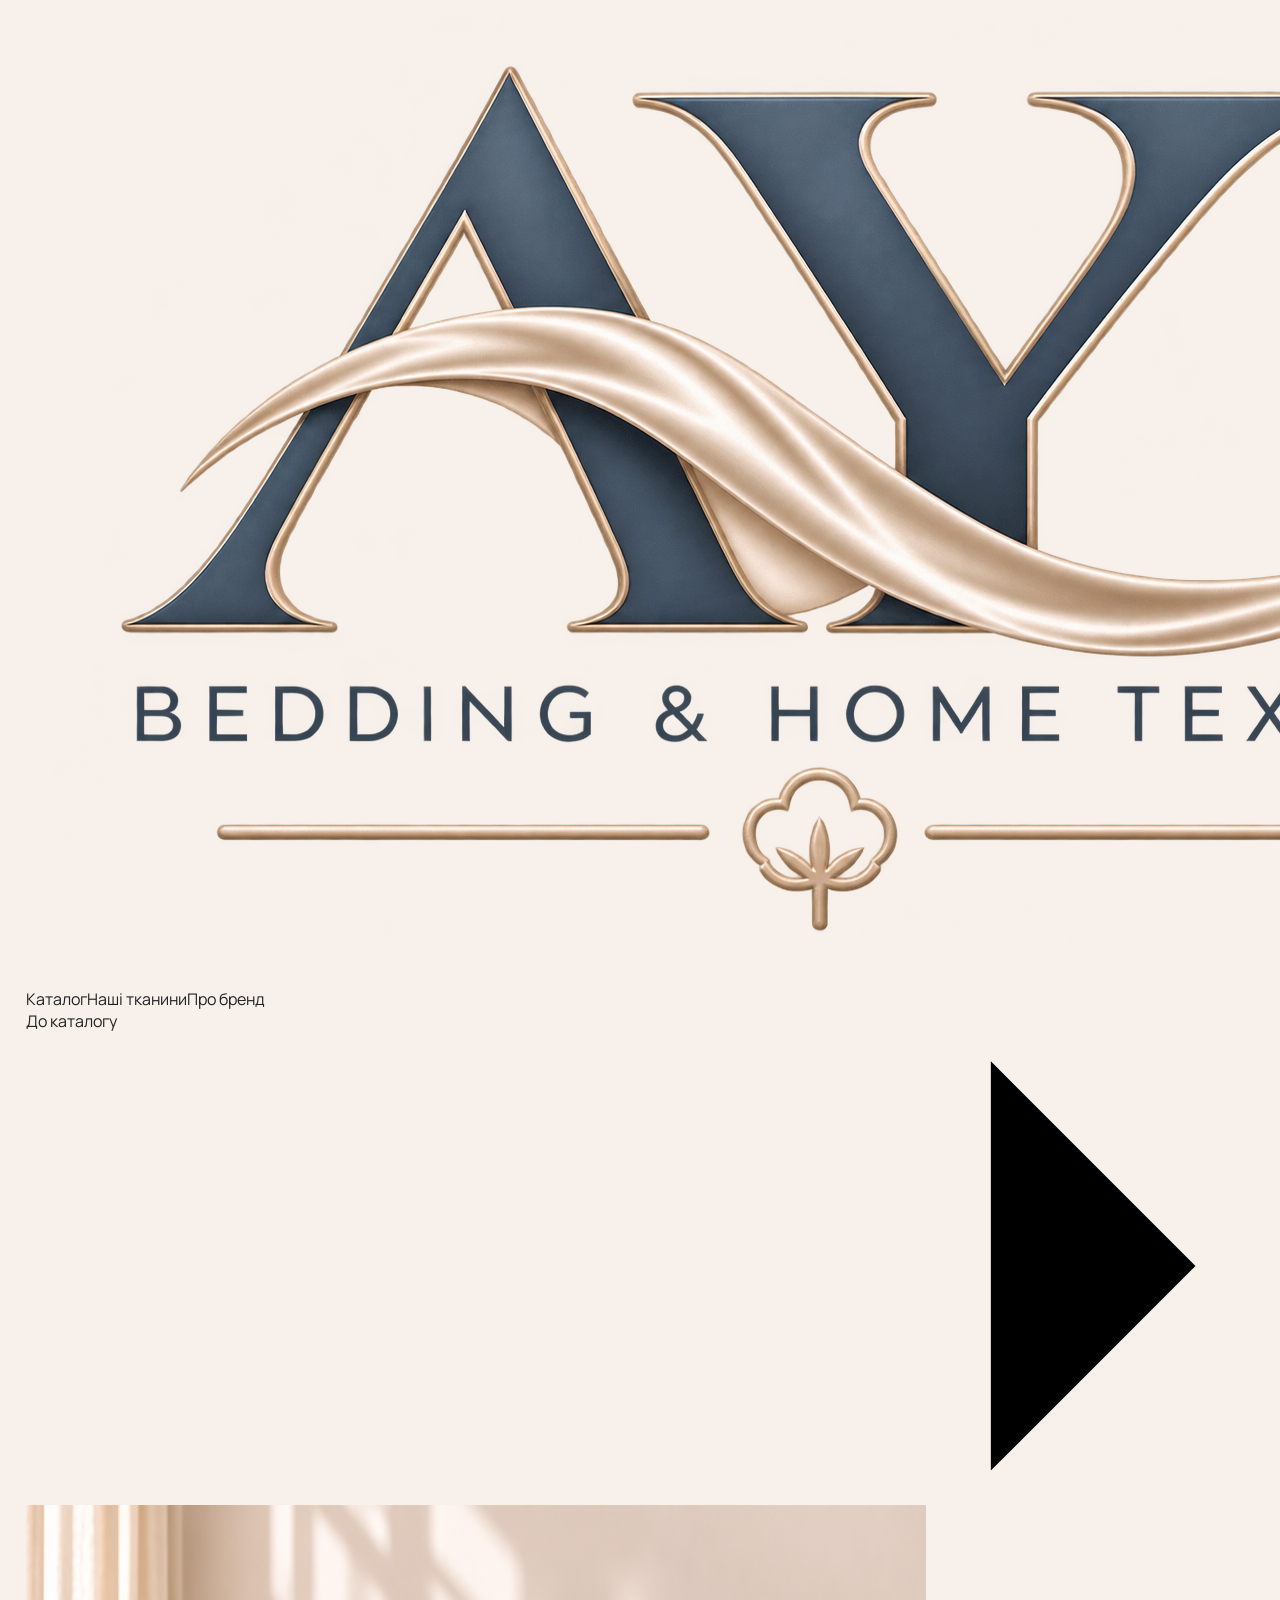
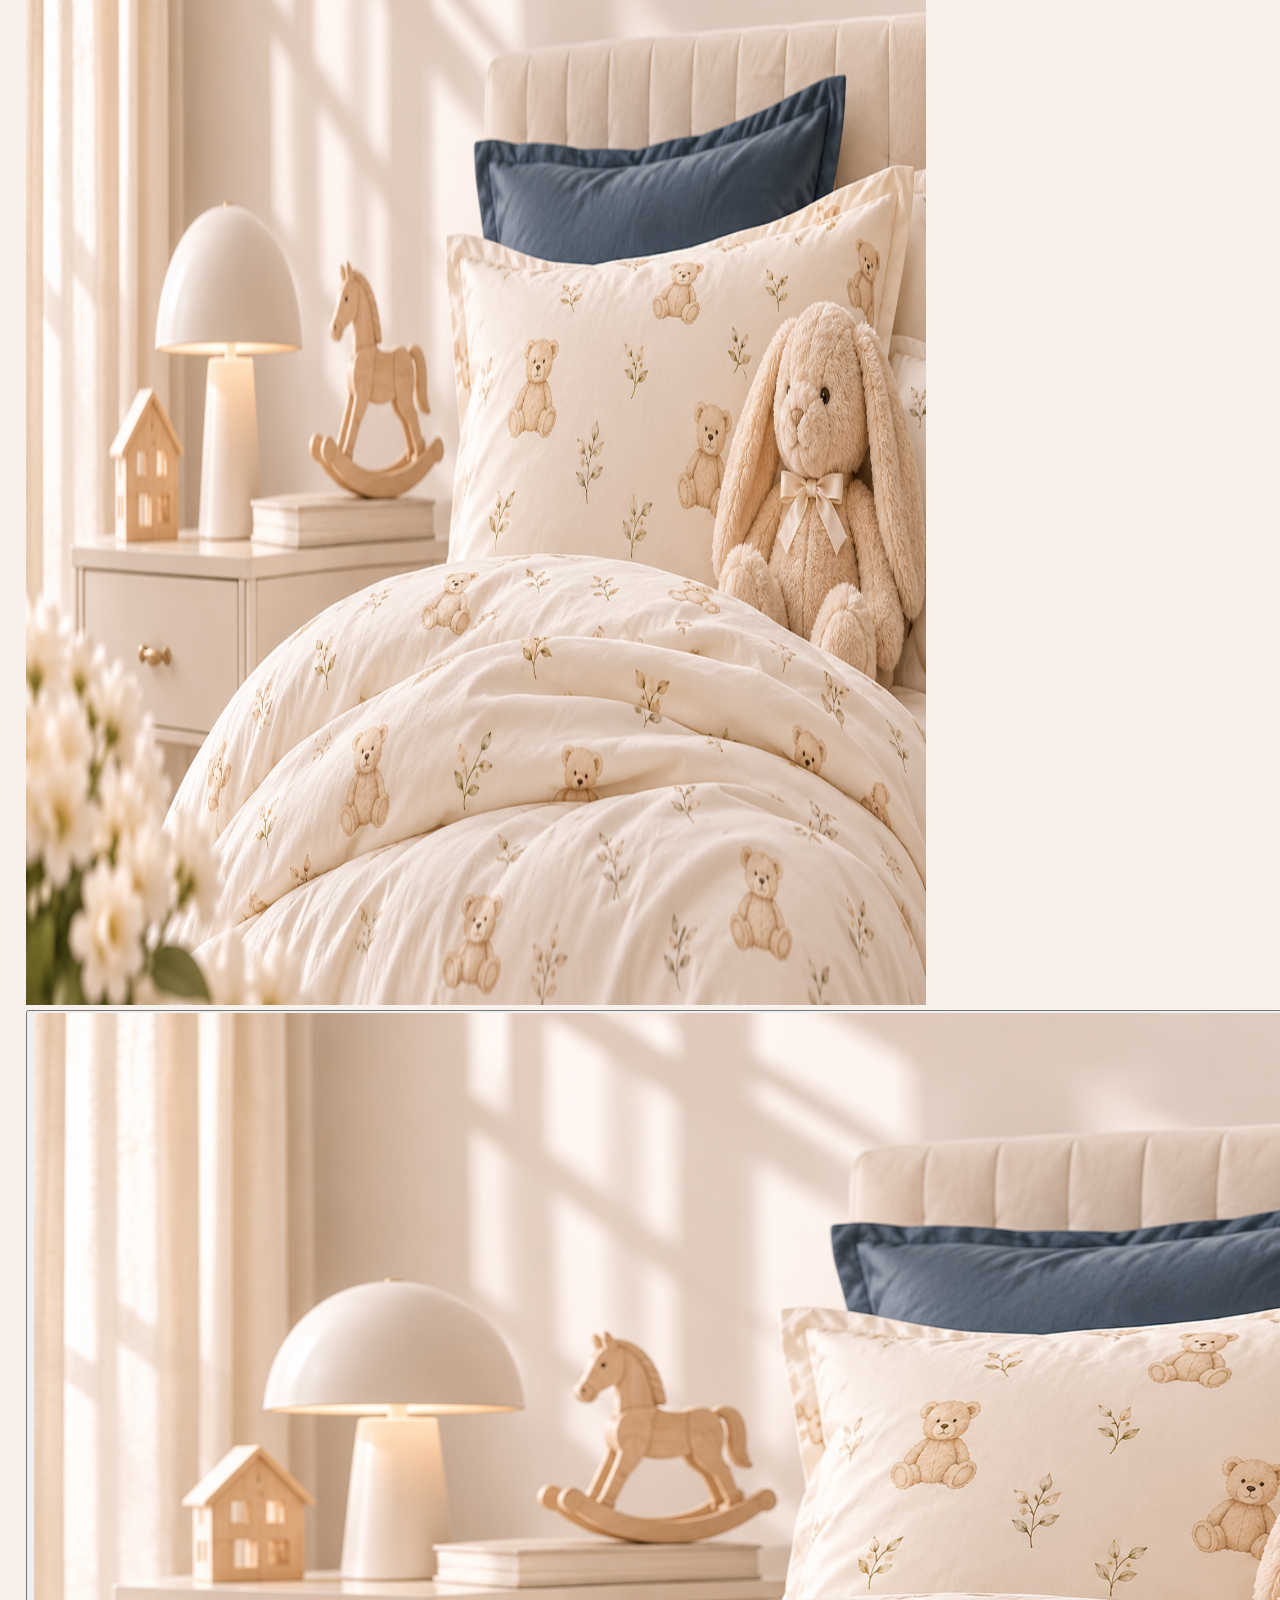
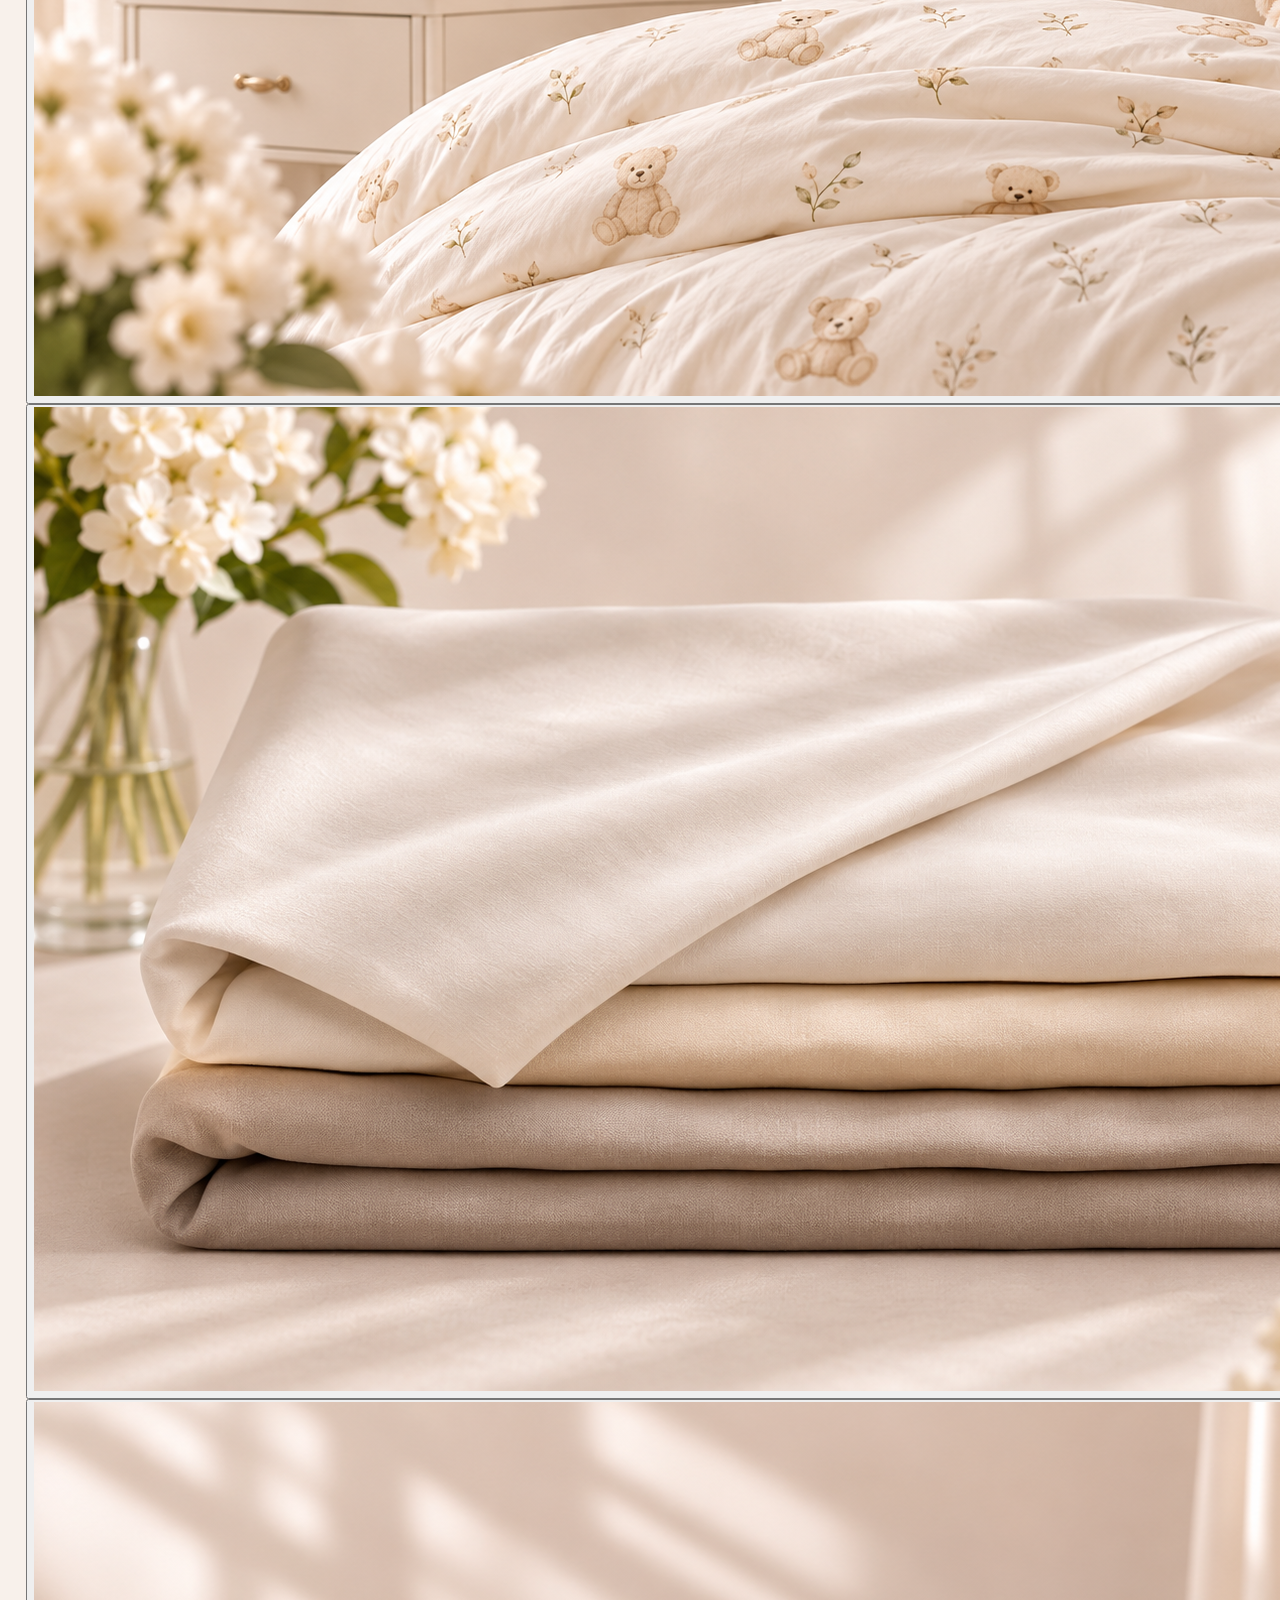
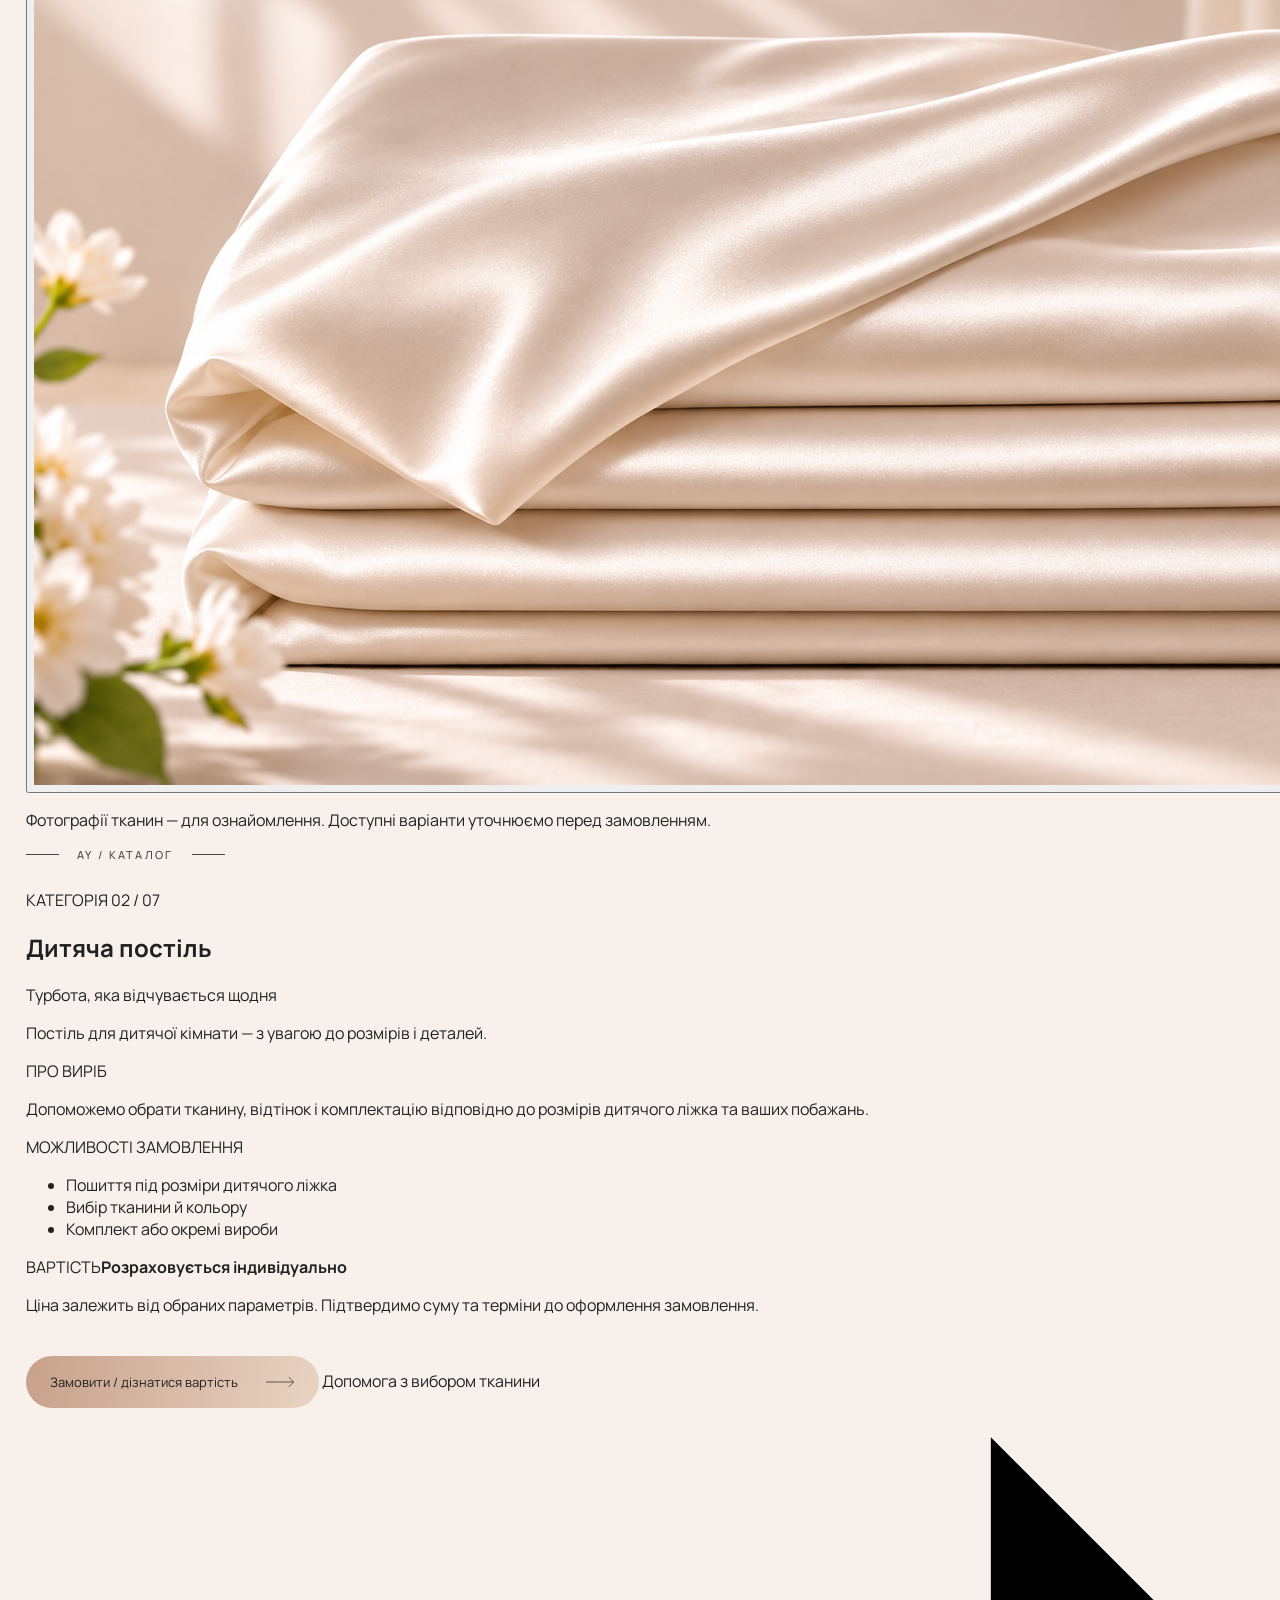
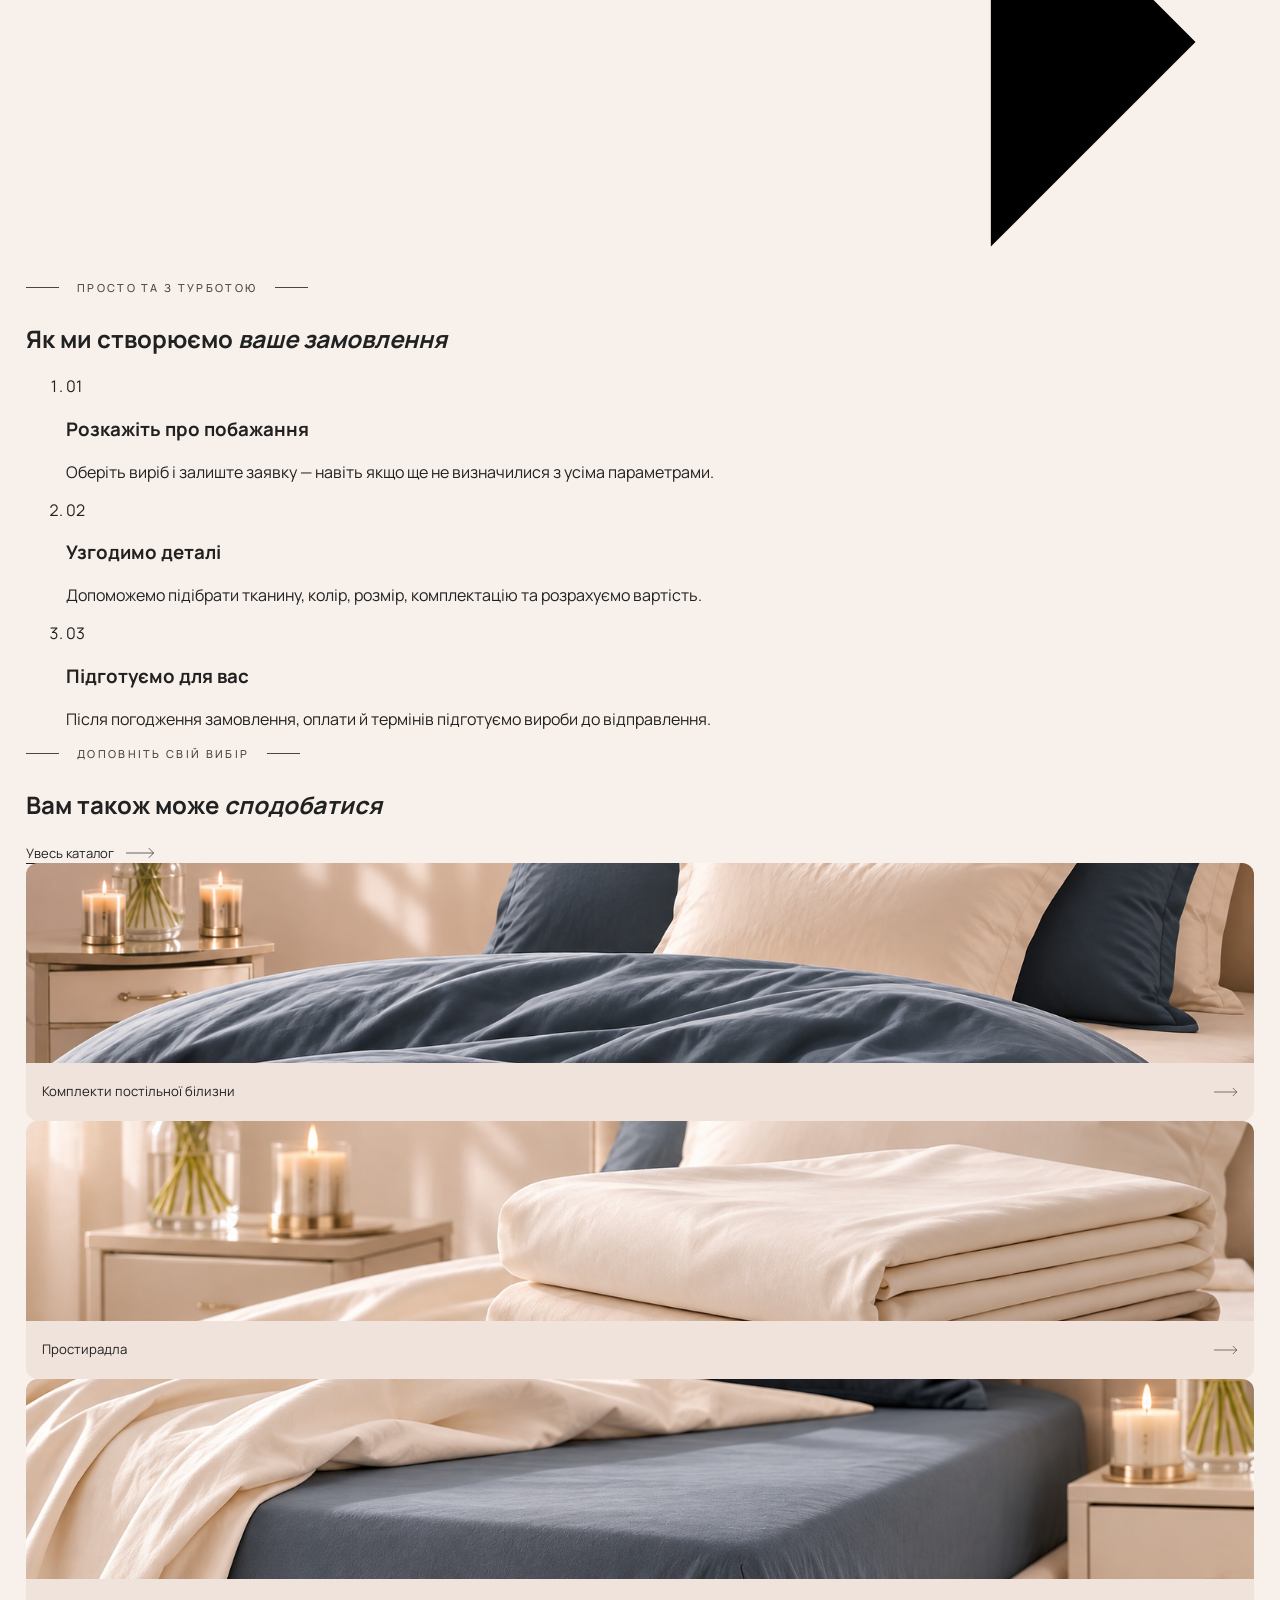
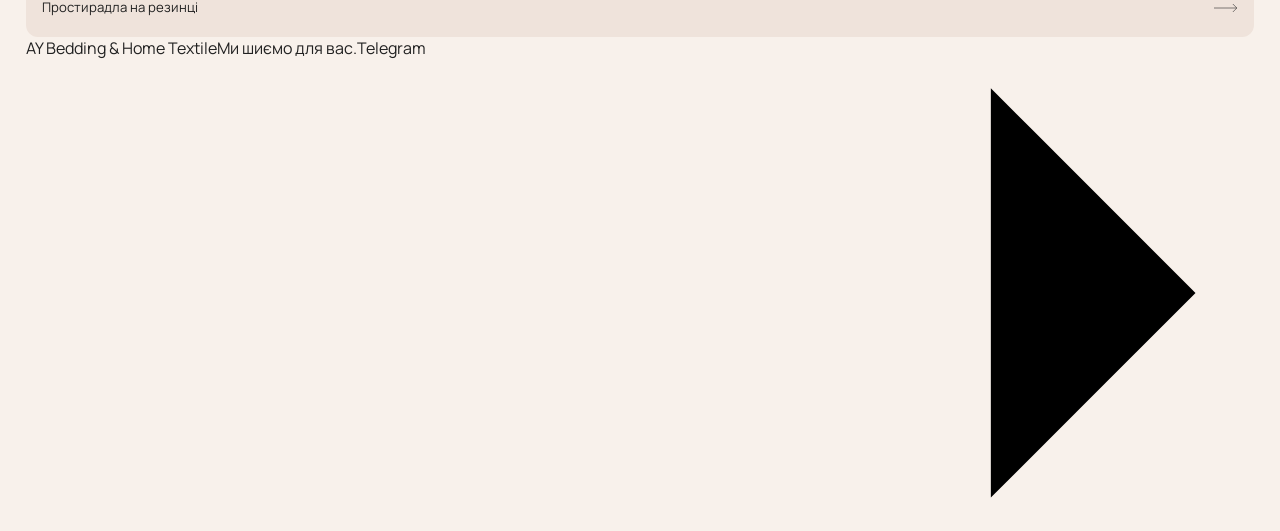
==== dytiacha-postil.html @ 46aabc4b "feat: add AY product detail page dytiacha-postil.html" ====
<!doctype html>
<html lang="uk">
<head>
  <meta charset="utf-8">
  <meta name="viewport" content="width=device-width, initial-scale=1">
  <meta name="theme-color" content="#f8f1eb">
  <meta name="description" content="Дитяча постіль AY Bedding &amp; Home Textile. Турбота, яка відчувається щодня Замовлення та індивідуальне пошиття.">
  <title>Дитяча постіль — AY Bedding &amp; Home Textile</title>
  <link rel="preconnect" href="https://fonts.googleapis.com">
  <link rel="preconnect" href="https://fonts.gstatic.com" crossorigin>
  <link href="https://fonts.googleapis.com/css2?family=Manrope:wght@400;500;600&amp;family=Playfair+Display:ital,wght@0,400;0,500;1,400;1,500&amp;display=swap" rel="stylesheet">
  <link rel="stylesheet" href="style.css">
  <link rel="stylesheet" href="product-pages.css">
  <script src="product-pages.js" defer></script>
</head>
<body class="product-page">
  <header class="product-page__header">
    <div class="section-container product-page__header-inner">
      <a href="index.html#top" class="product-page__brand" aria-label="AY — на головну"><img src="img/ay-logo.png" alt="AY Bedding &amp; Home Textile"></a>
      <nav class="product-page__nav" aria-label="Навігація"><a href="index.html#catalog">Каталог</a><a href="index.html#fabrics">Наші тканини</a><a href="index.html#about">Про бренд</a></nav>
      <a href="index.html#catalog" class="product-page__back">До каталогу <svg aria-hidden="true" viewBox="0 0 42 16"><path d="M0 8h40m-7-7 7 7-7 7"></path></svg></a>
    </div>
  </header>
  <main>
    <section class="product-page__hero section-container" aria-labelledby="product-title">
      <div class="product-page__gallery">
        <div class="product-page__main-photo"><img id="product-main-photo" src="img/category-kids.webp" alt="Дитяча постіль — фото категорії AY" width="900" height="1100"></div>
        <div class="product-page__thumbs" aria-label="Фотографії">
          <button type="button" class="product-page__thumb is-active" aria-label="Показати фото виробу" aria-pressed="true" data-photo="img/category-kids.webp" data-alt="Дитяча постіль — фото категорії AY"><img src="img/category-kids.webp" alt="" loading="lazy"></button>
          <button type="button" class="product-page__thumb" aria-label="Показати приклад фактури тканини 1" aria-pressed="false" data-photo="img/fabric-cotton.webp" data-alt="Ілюстративне фото фактури тканини AY"><img src="img/fabric-cotton.webp" alt="" loading="lazy"></button>
          <button type="button" class="product-page__thumb" aria-label="Показати приклад фактури тканини 2" aria-pressed="false" data-photo="img/fabric-sateen.webp" data-alt="Ілюстративне фото фактури тканини AY"><img src="img/fabric-sateen.webp" alt="" loading="lazy"></button>
        </div>
        <p class="product-page__photo-note">Фотографії тканин — для ознайомлення. Доступні варіанти уточнюємо перед замовленням.</p>
      </div>
      <div class="product-page__details">
        <div class="eyebrow"><i></i><span>AY / КАТАЛОГ</span><i></i></div>
        <p class="product-page__index">КАТЕГОРІЯ 02 / 07</p>
        <h1 id="product-title">Дитяча постіль</h1>
        <p class="product-page__lead">Турбота, яка відчувається щодня</p>
        <p class="product-page__intro">Постіль для дитячої кімнати — з увагою до розмірів і деталей.</p>
        <div class="product-page__divider"></div>
        <div class="product-page__label">ПРО ВИРІБ</div>
        <p class="product-page__text">Допоможемо обрати тканину, відтінок і комплектацію відповідно до розмірів дитячого ліжка та ваших побажань.</p>
        <div class="product-page__label">МОЖЛИВОСТІ ЗАМОВЛЕННЯ</div>
        <ul class="product-page__features"><li>Пошиття під розміри дитячого ліжка</li><li>Вибір тканини й кольору</li><li>Комплект або окремі вироби</li></ul>
        <div class="product-page__price"><span>ВАРТІСТЬ</span><strong>Розраховується індивідуально</strong><p>Ціна залежить від обраних параметрів. Підтвердимо суму та терміни до оформлення замовлення.</p></div>
        <a class="hero__cta product-page__cta" href="index.html?order=product&product=%D0%94%D0%B8%D1%82%D1%8F%D1%87%D0%B0%20%D0%BF%D0%BE%D1%81%D1%82%D1%96%D0%BB%D1%8C"><span>Замовити / дізнатися вартість</span><svg aria-hidden="true" viewBox="0 0 42 16"><path d="M0 8h40m-7-7 7 7-7 7"></path></svg></a>
        <a class="product-page__help" href="index.html#fabrics">Допомога з вибором тканини <svg aria-hidden="true" viewBox="0 0 42 16"><path d="M0 8h40m-7-7 7 7-7 7"></path></svg></a>
      </div>
    </section>
    <section class="product-page__process">
      <div class="section-container product-page__process-inner">
        <div><div class="eyebrow"><i></i><span>ПРОСТО ТА З ТУРБОТОЮ</span><i></i></div><h2>Як ми створюємо <em>ваше замовлення</em></h2></div>
        <ol><li><span>01</span><div><h3>Розкажіть про побажання</h3><p>Оберіть виріб і залиште заявку — навіть якщо ще не визначилися з усіма параметрами.</p></div></li><li><span>02</span><div><h3>Узгодимо деталі</h3><p>Допоможемо підібрати тканину, колір, розмір, комплектацію та розрахуємо вартість.</p></div></li><li><span>03</span><div><h3>Підготуємо для вас</h3><p>Після погодження замовлення, оплати й термінів підготуємо вироби до відправлення.</p></div></li></ol>
      </div>
    </section>
    <section class="section-container product-page__related" aria-labelledby="related-title">
      <div class="product-page__related-heading"><div><div class="eyebrow"><i></i><span>ДОПОВНІТЬ СВІЙ ВИБІР</span><i></i></div><h2 id="related-title">Вам також може <em>сподобатися</em></h2></div><a href="index.html#catalog" class="catalog__all">Увесь каталог <svg aria-hidden="true" viewBox="0 0 42 16"><path d="M0 8h40m-7-7 7 7-7 7"></path></svg></a></div>
      <div class="product-page__related-grid"><a class="catalog-card" href="komplekty.html"><img src="img/category-sets.webp" alt="Комплекти постільної білизни" loading="lazy" width="500" height="390"><span class="catalog-card__caption"><span>Комплекти постільної білизни</span><svg aria-hidden="true" viewBox="0 0 42 16"><path d="M0 8h40m-7-7 7 7-7 7"></path></svg></span></a><a class="catalog-card" href="prostyradla.html"><img src="img/category-sheets.webp" alt="Простирадла" loading="lazy" width="500" height="390"><span class="catalog-card__caption"><span>Простирадла</span><svg aria-hidden="true" viewBox="0 0 42 16"><path d="M0 8h40m-7-7 7 7-7 7"></path></svg></span></a><a class="catalog-card" href="prostyradla-na-rezyntsi.html"><img src="img/category-fitted.webp" alt="Простирадла на резинці" loading="lazy" width="500" height="390"><span class="catalog-card__caption"><span>Простирадла на резинці</span><svg aria-hidden="true" viewBox="0 0 42 16"><path d="M0 8h40m-7-7 7 7-7 7"></path></svg></span></a></div>
    </section>
  </main>
  <footer class="product-page__footer"><div class="section-container"><a href="index.html#top">AY Bedding &amp; Home Textile</a><span>Ми шиємо для вас.</span><a href="https://t.me/VlasenkoY" target="_blank" rel="noopener noreferrer">Telegram <svg aria-hidden="true" viewBox="0 0 42 16"><path d="M0 8h40m-7-7 7 7-7 7"></path></svg></a></div></footer>
</body>
</html>
---- style.css ----
/* AY Bedding & Home Textile — Header + Hero */
:root {
  --ink: #212121;
  --accent: #b58b73;
  --paper: #f8f1eb;
  --font-body: "Manrope", Arial, sans-serif;
  --font-heading: "Playfair Display", Georgia, serif;
}

*,
*::before,
*::after {
  box-sizing: border-box;
}
html {
  scroll-behavior: smooth;
}
body {
  margin: 0;
  color: var(--ink);
  background: var(--paper);
  font-family: var(--font-body);
  -webkit-font-smoothing: antialiased;
}
a {
  color: inherit;
  text-decoration: none;
}
button {
  font: inherit;
}
a:focus-visible,
button:focus-visible {
  outline: 2px solid var(--ink);
  outline-offset: 4px;
}

/* Shared desktop background */
.first-screen {
  position: relative;
  min-height: 100svh;
  isolation: isolate;
  overflow: clip;
}
.first-screen::before,
.first-screen::after {
  content: "";
  position: absolute;
  inset: 0;
  pointer-events: none;
}
.first-screen::before {
  z-index: -2;
  background: url("img/hero.webp") center / cover no-repeat;
}
.first-screen::after {
  z-index: -1;
  background: linear-gradient(
    90deg,
    rgba(250, 244, 238, 0.74),
    rgba(250, 244, 238, 0.57) 26%,
    rgba(250, 244, 238, 0.17) 44%,
    transparent 64%
  );
}

/* Announcement */
.announcement {
  height: 31px;
  display: flex;
  align-items: center;
  justify-content: center;
  gap: 9px;
  font-size: 11px;
  letter-spacing: 0.025em;
  border-bottom: 1px solid rgba(96, 76, 66, 0.14);
  background: rgba(250, 243, 237, 0.14);
}
.announcement span {
  font-size: 15px;
}

.announcement.dark {
  background: linear-gradient(100deg, #c8a18b, #e8d3c2);
}

/* Header */
.header {
  position: relative;
  z-index: 5;
  height: 126px;
  padding-inline: clamp(30px, 6.6vw, 105px);
  display: grid;
  grid-template-columns: 205px minmax(0, 1fr) auto;
  align-items: center;
  gap: 24px;
}
.brand {
  display: block;
  width: 200px;
}
.brand img {
  display: block;
  width: 100%;
  height: 116px;
  object-fit: contain;
}
.nav {
  display: flex;
  align-items: center;
  justify-content: center;
  gap: clamp(16px, 2.2vw, 34px);
}
.nav a {
  white-space: nowrap;
  font-size: 14px;
  font-weight: 500;
  transition: opacity 0.25s ease;
}
.nav a:hover {
  opacity: 0.65;
}
.header__actions {
  display: flex;
  align-items: center;
  justify-content: flex-end;
  gap: 14px;
}
.social {
  display: inline-flex;
  align-items: center;
  justify-content: center;
  flex: 0 0 28px;
  width: 28px;
  height: 32px;
  transition:
    opacity 0.25s ease,
    transform 0.25s ease;
}
.social img {
  display: block;
  width: 22px;
  height: 22px;
  object-fit: contain;
}
.social:hover {
  opacity: 0.65;
  transform: translateY(-2px);
}
.menu-toggle {
  display: none;
}

/* Hero */
.hero {
  min-height: max(580px, calc(100svh - 157px));
  display: flex;
  align-items: flex-start;
}
.hero__copy {
  max-width: 570px;
  margin-left: clamp(30px, 6.8vw, 110px);
  padding-top: clamp(45px, 7vh, 105px);
  padding-bottom: 105px;
}
.eyebrow {
  display: flex;
  align-items: center;
  gap: 18px;
  margin-bottom: 27px;
  color: #4d4541;
  font-size: 11px;
  font-weight: 500;
  letter-spacing: 0.21em;
}
.eyebrow i {
  width: 33px;
  height: 1px;
  background: #4d4541;
}
.hero h1 {
  margin: 0;
  color: #494643;
  font: 400 clamp(65px, 6.2vw, 105px)/1.07 var(--font-heading);
  letter-spacing: -0.052em;
}
.hero h1 em {
  display: block;
  color: var(--accent);
  font-weight: 400;
  white-space: nowrap;
}
.text {
  margin: 28px 0 0;
  font-size: clamp(17px, 1.35vw, 20px);
  line-height: 1.62;
  letter-spacing: -0.025em;
  max-width: 90%;
}
.hero__cta {
  display: inline-flex;
  align-items: center;
  justify-content: space-between;
  gap: 28px;
  min-width: 260px;
  margin-top: 24px;
  padding: 17px 24px;
  border-radius: 50px;
  background: linear-gradient(100deg, #c8a18b, #e8d3c2);
  color: var(--ink);
  font-size: 13px;
  transition:
    transform 0.25s ease,
    box-shadow 0.25s ease;
}
.hero__cta svg {
  width: 29px;
  height: 14px;
  fill: none;
  stroke: currentColor;
  stroke-width: 1;
}
.hero__cta:hover {
  transform: translateY(-3px);
  box-shadow: 0 12px 28px rgba(114, 74, 54, 0.13);
}
.next-placeholder {
  height: 2px;
}

/* Tablet */
@media (max-width: 1120px) {
  .header {
    padding-inline: 35px;
    grid-template-columns: 155px minmax(0, 1fr) auto;
    gap: 15px;
  }
  .brand {
    width: 155px;
  }
  .nav {
    gap: 14px;
  }
  .nav a {
    font-size: 11px;
  }
  .header__actions {
    gap: 8px;
  }
  .social img {
    width: 21px;
    height: 21px;
  }
  .hero h1 {
    font-size: clamp(59px, 6.3vw, 78px);
  }
}

/* Collapsible navigation */
@media (max-width: 900px) {
  .header {
    height: 95px;
    grid-template-columns: minmax(0, 1fr) auto;
    padding-inline: 24px;
    gap: 12px;
  }
  .brand {
    width: 150px;
  }
  .brand img {
    height: 90px;
  }
  .header__actions {
    gap: 5px;
  }
  .social {
    width: 27px;
    flex-basis: 27px;
  }
  .menu-toggle {
    display: flex;
    flex-direction: column;
    justify-content: center;
    gap: 7px;
    width: 35px;
    height: 38px;
    padding: 5px;
    border: 0;
    background: transparent;
    cursor: pointer;
  }
  .menu-toggle span {
    display: block;
    width: 26px;
    height: 1px;
    background: var(--ink);
    transition: transform 0.25s ease;
  }
  .menu-toggle.is-open span:first-child {
    transform: translateY(4px) rotate(45deg);
  }
  .menu-toggle.is-open span:last-child {
    transform: translateY(-4px) rotate(-45deg);
  }
  .nav {
    position: absolute;
    top: 100%;
    left: 0;
    right: 0;
    display: flex;
    flex-direction: column;
    align-items: flex-start;
    gap: 0;
    padding: 14px 25px 24px;
    background: rgba(249, 242, 235, 0.98);
    box-shadow: 0 20px 25px rgba(75, 56, 37, 0.1);
    opacity: 0;
    visibility: hidden;
    transform: translateY(-12px);
    transition:
      opacity 0.25s ease,
      transform 0.25s ease,
      visibility 0.25s ease;
  }
  .nav.is-open {
    opacity: 1;
    visibility: visible;
    transform: none;
  }
  .nav a {
    padding: 13px 0;
    font-size: 14px;
  }
  .hero {
    min-height: calc(100svh - 126px);
  }
  .hero__copy {
    margin-left: 32px;
    padding-top: 70px;
  }
  .hero h1 {
    font-size: clamp(56px, 8vw, 82px);
  }
}

/* Mobile: clear typography above photo */
@media (max-width: 600px) {
  .first-screen {
    min-height: 100svh;
    background: var(--paper);
    overflow: hidden;
  }
  .first-screen::before {
    display: none;
  }
  .first-screen::after {
    background: none;
  }
  .announcement {
    position: relative;
    z-index: 6;
    height: 30px;
    font-size: 9px;
  }
  .header {
    z-index: 7;
    height: 82px;
    padding-inline: 14px;
    gap: 5px;
  }
  .brand {
    width: 125px;
  }
  .brand img {
    height: auto;
  }
  .header__actions {
    gap: 4px;
  }
  .social {
    width: 25px;
    height: 30px;
    flex-basis: 25px;
  }
  .social img {
    width: 19px;
    height: 19px;
  }
  .menu-toggle {
    width: 30px;
    margin-left: 3px;
  }
  .menu-toggle span {
    width: 24px;
  }
  .hero {
    position: relative;
    display: block;
    min-height: calc(100svh - 112px);
    min-height: calc(100dvh - 112px);
    padding-bottom: 75px;
    isolation: isolate;
  }
  .hero::before,
  .hero::after {
    content: "";
    position: absolute;
    inset: 0;
    pointer-events: none;
  }
  .hero::before {
    z-index: -2;
    background: url("img/hero.webp") 67% center / cover no-repeat;
  }
  .hero::after {
    z-index: -1;
    background: linear-gradient(
      180deg,
      rgba(248, 241, 235, 0.99) 0%,
      rgba(248, 241, 235, 0.96) 20%,
      rgba(248, 241, 235, 0.76) 45%,
      rgba(248, 241, 235, 0.04) 57%,
      rgba(248, 241, 235, 0) 68%,
      rgba(30, 24, 20, 0.13) 100%
    );
  }
  .hero__copy {
    max-width: none;
    margin: 0;
    padding: clamp(30px, 5svh, 54px) 18px 0;
    position: relative;
    z-index: 1;
    text-align: center;
  }
  .eyebrow {
    margin-bottom: 19px;
    gap: 14px;
    font-size: 9px;
    letter-spacing: 0.145em;
  }
  .hero .eyebrow {
    justify-content: center;
  }
  .hero h1 {
    max-width: 100%;
    font-size: clamp(46px, 12vw, 62px);
    line-height: 1.08;
    letter-spacing: -0.045em;
  }
  .hero h1 em {
    font-size: 0.9em;
    letter-spacing: -0.065em;
    white-space: normal;
  }
  .text {
    max-width: 100%;
    margin-top: 20px;
    font-size: clamp(16px, 4.5vw, 20px);
    line-height: 1.5;
  }

  .hero .text {
    text-align: center;
  }

  .hero__cta {
    width: 100%;
    max-width: 90vw;
    min-width: 0;
    margin-top: 22px;
    padding: 15px 21px;
    font-size: 14px;
  }
}

@media (max-width: 390px) {
  .brand {
    width: 105px;
  }
  .hero__copy {
    padding-inline: 18px;
  }
  .hero h1 {
    font-size: clamp(43px, 12.4vw, 50px);
  }
  .eyebrow {
    font-size: 8px;
    letter-spacing: 0.12em;
  }
}
@media (max-width: 350px) {
  .header {
    padding-inline: 10px;
  }
  .brand {
    width: 90px;
  }
  .header__actions {
    gap: 2px;
  }
  .social {
    width: 23px;
    flex-basis: 23px;
  }
  .social img {
    width: 18px;
    height: 18px;
  }
  .hero h1 {
    font-size: 42px;
  }
  .hero h1 em {
    font-size: 0.86em;
  }
}
@media (prefers-reduced-motion: reduce) {
  html {
    scroll-behavior: auto;
  }
  *,
  *::before,
  *::after {
    transition: none !important;
  }
}

/* About AY — editorial section based on supplied reference */
.ay-about {
  position: relative;
  z-index: 8;
  padding: 50px 0 60px;
  overflow: visible;
}
/* The decorative background extends upward behind the floating benefits card. */
.ay-about::before {
  content: "";
  position: absolute;
  z-index: -1;
  top: -85px;
  right: 0;
  bottom: 0;
  left: 0;
  background: #f8f1eb url("img/about-side-art.webp") right top / cover no-repeat;
  pointer-events: none;
}
.ay-about__benefits {
  position: relative;
  z-index: 20;
  display: grid;
  grid-template-columns: repeat(4, minmax(0, 1fr));
  align-items: center;
  width: min(1020px, calc(100% - 100px));
  min-height: 106px;
  margin: -55px auto 24px;
  padding: 22px 26px;
  border-radius: 68px;
  background: linear-gradient(
    110deg,
    rgba(248, 239, 232, 0.97),
    rgba(242, 232, 225, 0.96)
  );
  box-shadow: 0 10px 38px rgba(88, 65, 51, 0.035);
  backdrop-filter: blur(9px);
  border: 1px solid rgba(96, 76, 66, 0.14);
}
.ay-about__benefit {
  display: flex;
  align-items: center;
  justify-content: center;
  gap: 17px;
  min-width: 0;
  padding: 0 18px;
  color: #423b37;
  font-size: 14px;
  line-height: 1.55;
}
.ay-about__benefit + .ay-about__benefit {
  border-left: 1px solid rgba(117, 91, 78, 0.23);
}
.ay-about__benefit svg {
  flex: none;
  width: 39px;
  height: 39px;
  stroke: #443c36;
  stroke-width: 1.25;
  stroke-linecap: round;
  stroke-linejoin: round;
}
.ay-about__content {
  position: relative;
  display: grid;
  grid-template-columns: minmax(0, 1fr) minmax(0, 1fr);
  align-items: center;
  gap: 5.2%;
  max-width: 1440px;
  margin: auto;
  min-height: 345px;
}
.ay-about__image {
  height: 350px;
  overflow: hidden;
  border-radius: 0 12px 12px 0;
}
.ay-about__image img {
  display: block;
  width: 100%;
  height: 100%;
  object-fit: cover;
  object-position: center;
}
.ay-about__body {
  position: relative;
  z-index: 1;
  padding: 24px clamp(32px, 7vw, 110px) 24px 0;
}

.ay-about h2 {
  margin: 0;
  font: 400 clamp(32px, 3.3vw, 48px)/1.14 var(--font-heading);
  letter-spacing: -0.035em;
  color: #443c36;
}
.ay-about h2 em {
  font-weight: 400;
}

@media (max-width: 900px) {
  .ay-about__benefits {
    width: calc(100% - 40px);
    padding: 20px 10px;
  }
  .ay-about__benefit {
    gap: 8px;
    padding: 0 9px;
    font-size: 11px;
  }
  .ay-about__benefit svg {
    width: 30px;
    height: 30px;
  }
  .ay-about__content {
    gap: 4%;
  }
  .ay-about__body {
    padding-right: 24px;
  }
}
@media (max-width: 600px) {
  .ay-about {
    padding-bottom: 50px;
    padding-top: 0px;
  }
  .ay-about::before {
    top: -175px;
    background-position: 70% top;
  }
  .ay-about__benefits {
    width: calc(100% - 28px);
    min-height: 0;
    margin: -94px auto 27px;
    grid-template-columns: repeat(2, minmax(0, 1fr));
    border-radius: 25px;
    padding: 15px 12px;
    row-gap: 0;
    background: rgba(247, 237, 229, 0.96);
  }
  .ay-about__benefit {
    justify-content: flex-start;
    min-height: 67px;
    padding: 8px 9px;
    gap: 10px;
    font-size: 11px;
    line-height: 1.4;
  }
  .ay-about__benefit svg {
    width: 30px;
    height: 30px;
  }
  .ay-about__benefit:nth-child(3) {
    border-left: 0;
    border-top: 1px solid rgba(117, 91, 78, 0.18);
  }
  .ay-about__benefit:nth-child(4) {
    border-top: 1px solid rgba(117, 91, 78, 0.18);
  }
  .ay-about__content {
    display: flex;
    flex-direction: column;
    gap: 0;
    background-position: right bottom;
    background-size: auto 65%;
  }
  .ay-about__image {
    order: 2;
    width: calc(100% - 28px);
    height: auto;
    aspect-ratio: 1.6;
    margin: 0 auto;
    border-radius: 9px;
  }
  .ay-about__body {
    order: 1;
    align-self: stretch;
    padding: 30px 25px 45px;
  }
  .ay-about__eyebrow {
    margin-bottom: 17px;
  }
  .ay-about h2 {
    font-size: clamp(34px, 8.7vw, 43px);
  }
}
@media (max-width: 360px) {
  .ay-about__benefit {
    font-size: 10px;
    gap: 7px;
    padding-inline: 5px;
  }
  .ay-about__benefit svg {
    width: 26px;
    height: 26px;
  }
}

/* Shared section width — reusable for upcoming sections */
.section-container {
  width: min(1440px, calc(100% - 52px));
  margin-inline: auto;
}

/* Catalog carousel */
.catalog {
  padding: 90px 0;
  background: #f8f1eb;
}
.catalog__heading {
  display: flex;
  align-items: center;
  justify-content: space-between;
  gap: 24px;
  margin-bottom: 27px;
}
.catalog__heading .eyebrow {
  margin: 0;
  letter-spacing: 0.26em;
}
.catalog__heading .eyebrow i {
  width: 28px;
  background: #bca89a;
}
.catalog__all {
  display: inline-flex;
  align-items: center;
  gap: 12px;
  font-size: 13px;
  text-decoration: underline;
  text-underline-offset: 5px;
  white-space: nowrap;
}
.catalog__all svg,
.catalog-card__caption svg,
.catalog__arrow svg {
  width: 29px;
  height: 14px;
  fill: none;
  stroke: currentColor;
  stroke-width: 1;
  flex: none;
}
.catalog__all:hover {
  color: var(--accent);
}
.catalog__carousel {
  position: relative;
}
.catalog__track {
  --catalog-gap: 20px;
  display: flex;
  gap: var(--catalog-gap);
  overflow-x: auto;
  scroll-snap-type: x mandatory;
  scroll-behavior: smooth;
  scrollbar-width: none;
  overscroll-behavior-x: contain;
}
.catalog__track::-webkit-scrollbar {
  display: none;
}
.catalog-card {
  flex: 0 0 calc((100% - 3 * var(--catalog-gap)) / 4);
  min-width: 0;
  display: flex;
  flex-direction: column;
  overflow: hidden;
  border-radius: 12px;
  background: #efe3db;
  scroll-snap-align: start;
}
.catalog-card > img {
  display: block;
  width: 100%;
  height: 200px;
  aspect-ratio: 1.23;
  object-fit: cover;
  transition: transform 0.5s ease;
}
.catalog-card:hover > img {
  transform: scale(1.035);
}
.catalog-card__caption {
  display: flex;
  align-items: center;
  justify-content: space-between;
  gap: 8px;
  min-height: 58px;
  padding: 14px 16px;
  font-size: clamp(12px, 1.03vw, 15px);
  line-height: 1.35;
}
.catalog-card__caption svg {
  width: 24px;
}
.catalog__arrow {
  position: absolute;
  z-index: 2;
  top: 39%;
  transform: translateY(-50%);
  display: grid;
  place-items: center;
  width: 40px;
  height: 40px;
  padding: 0;
  border: 1px solid rgba(94, 74, 63, 0.22);
  border-radius: 50%;
  background: rgba(250, 244, 239, 0.94);
  color: #443c36;
  cursor: pointer;
  box-shadow: 0 5px 18px rgba(60, 40, 25, 0.08);
}
.catalog__arrow--prev {
  left: -16px;
}
.catalog__arrow--prev svg {
  transform: rotate(180deg);
}
.catalog__arrow--next {
  right: -16px;
}
.catalog__arrow:disabled {
  opacity: 0;
  pointer-events: none;
}
.catalog__footer {
  display: flex;
  align-items: center;
  justify-content: space-between;
  margin-top: 17px;
  font-size: 11px;
  letter-spacing: 0.08em;
  color: #8b7a70;
}
.catalog__counter {
  font-variant-numeric: tabular-nums;
}
@media (max-width: 900px) {
  .catalog__track {
    --catalog-gap: 16px;
  }
  .catalog-card {
    flex-basis: calc((100% - var(--catalog-gap)) / 2);
  }
}
@media (max-width: 600px) {
  .section-container {
    width: calc(100% - 28px);
  }
  .catalog {
    padding: 50px 0;
  }
  .catalog__heading {
    margin-bottom: 21px;
  }
  .catalog__heading .eyebrow {
    font-size: 10px;
    gap: 9px;
  }
  .catalog__heading .eyebrow i {
    width: 18px;
  }
  .catalog__all {
    font-size: 11px;
    gap: 5px;
  }
  .catalog__all svg {
    width: 22px;
  }
  .catalog__track {
    --catalog-gap: 14px;
  }
  .catalog-card {
    flex-basis: 100%;
  }
  .catalog-card > img {
    aspect-ratio: 1.32;
  }
  .catalog-card__caption {
    min-height: 60px;
    padding-inline: 17px;
    font-size: 14px;
  }
  .catalog__arrow {
    width: 36px;
    height: 36px;
    top: 42%;
  }
  .catalog__arrow--prev {
    left: 7px;
  }
  .catalog__arrow--next {
    right: 7px;
  }
}
@media (prefers-reduced-motion: reduce) {
  .catalog__track {
    scroll-behavior: auto;
  }
  .catalog-card > img {
    transition: none;
  }
}

/* Catalog navigation — refined, aligned beneath the carousel */
.catalog__footer {
  margin-top: 24px;
  min-height: 42px;
  display: flex;
  align-items: center;
  justify-content: space-between;
  gap: 22px;
}
.catalog__status {
  display: inline-flex;
  align-items: center;
  gap: 22px;
  min-width: 0;
}
.catalog__counter {
  color: #65574f;
  font-size: 12px;
  letter-spacing: 0.1em;
  white-space: nowrap;
}
.catalog__progress {
  display: block;
  width: clamp(80px, 13vw, 164px);
  height: 1px;
  background: rgba(92, 73, 63, 0.19);
  overflow: hidden;
}
.catalog__progress-fill {
  display: block;
  width: 14.2857%;
  height: 100%;
  background: #76645a;
  transition: width 0.3s ease;
}
.catalog__controls {
  display: flex;
  align-items: center;
  gap: 24px;
}
.catalog__controls .catalog__arrow {
  position: static;
  transform: none;
  display: grid;
  place-items: center;
  width: 47px;
  height: 35px;
  padding: 0;
  border: 0;
  border-radius: 0;
  background: transparent;
  box-shadow: none;
  color: #443c36;
  transition:
    opacity 0.2s ease,
    transform 0.2s ease;
}
.catalog__controls .catalog__arrow svg {
  width: 39px;
  height: 16px;
  stroke-width: 1.05;
}
.catalog__controls .catalog__arrow--prev svg {
  transform: rotate(180deg);
}
.catalog__controls .catalog__arrow:hover:not(:disabled) {
  transform: translateX(3px);
}
.catalog__controls .catalog__arrow--prev:hover:not(:disabled) {
  transform: translateX(-3px);
}
.catalog__controls .catalog__arrow:disabled {
  opacity: 0.24;
  pointer-events: none;
}
@media (max-width: 600px) {
  .catalog__footer {
    margin-top: 17px;
  }
  .catalog__status {
    gap: 12px;
  }
  .catalog__progress {
    width: 78px;
  }
  .catalog__controls {
    gap: 13px;
  }
  .catalog__controls .catalog__arrow {
    width: 37px;
    height: 36px;
  }
  .catalog__controls .catalog__arrow svg {
    width: 34px;
  }
}

/* Care banner — uses shared section-container, heading font and hero CTA */
.care-banner {
  position: relative;
  isolation: isolate;
  min-height: 330px;
  display: flex;
  align-items: center;
  background: #f3e8df url("img/care-banner.webp") center / cover no-repeat;
  overflow: hidden;
}
.care-banner__inner {
  display: flex;
  justify-content: flex-end;
  align-items: center;
  min-height: inherit;
  padding-block: 58px;
}
.care-banner__copy {
  width: min(100%, 570px);
  text-align: center;
  color: #50453f;
}
.care-banner h2 {
  margin: 0;
  font: 400 clamp(29px, 3.1vw, 47px)/1.22 var(--font-heading);
  letter-spacing: -0.035em;
}
.care-banner h2 em {
  font-weight: 400;
}
.care-banner__heart {
  display: inline-block;
  margin-left: 13px;
  color: #a88c7a;
  font: 400 0.95em/1 var(--font-heading);
}
.care-banner .hero__cta {
  margin-top: 27px;
  min-width: 232px;
  padding: 15px 23px;
  background: linear-gradient(100deg, #c8a18b, #e8d3c2);
}
@media (max-width: 900px) {
  .care-banner__copy {
    width: min(100%, 480px);
  }
}
@media (max-width: 600px) {
  .care-banner {
    min-height: 490px;
    background-position: 26% center;
    margin-bottom: 50px;
  }
  .care-banner::before {
    content: "";
    position: absolute;
    inset: 0;
    z-index: -1;
    background: linear-gradient(
      180deg,
      rgba(248, 241, 235, 0.01) 0%,
      rgba(248, 241, 235, 0.1) 27%,
      rgba(248, 241, 235, 0.9) 62%,
      rgba(248, 241, 235, 1) 100%
    );
  }
  .care-banner__inner {
    align-items: flex-end;
    justify-content: center;
    padding-block: 48px 25px;
  }
  .care-banner__copy {
    width: 100%;
  }
  .care-banner h2 {
    font-size: clamp(29px, 8vw, 39px);
  }
  .care-banner__heart {
    margin-left: 7px;
  }
  .care-banner .hero__cta {
    width: auto;
    max-width: 100%;
    min-width: 235px;
    margin-top: 23px;
  }
}

/* Fabrics — editorial product guide; reuses .section-container, .eyebrow, .text and .hero__cta */
.section-title {
  margin: 0;
  font: 400 clamp(34px, 3.7vw, 56px)/1.16 var(--font-heading);
  letter-spacing: -0.04em;
  color: #443c36;
}
.section-title em {
  font-weight: 400;
  color: var(--accent);
}
.fabrics {
  padding: 100px 0 105px;
  background: #f8f1eb;
}
.fabrics__intro {
  display: grid;
  grid-template-columns: 1.1fr 0.9fr;
  align-items: end;
  gap: 8%;
  margin-bottom: 37px;
}
.fabrics__intro .eyebrow {
  margin-bottom: 20px;
}
.fabrics__intro > .text {
  max-width: 490px;
  margin: 0 0 5px;
  font-size: 16px;
  color: #65584f;
}
.fabrics__nav {
  display: flex;
  gap: 0;
  border-block: 1px solid rgba(90, 70, 57, 0.19);
  margin-bottom: 35px;
}
.fabrics__nav a {
  display: flex;
  align-items: center;
  justify-content: space-between;
  gap: 22px;
  flex: 1;
  padding: 20px 22px;
  font-size: 13px;
  transition: background 0.2s;
}
.fabrics__nav a + a {
  border-left: 1px solid rgba(90, 70, 57, 0.19);
}
.fabrics__nav a:hover {
  background: #eee3da;
}
.fabrics__nav span {
  font-size: 10px;
  color: #9e8778;
}
.fabrics__grid {
  display: grid;
  grid-template-columns: repeat(3, minmax(0, 1fr));
  gap: 22px;
}
.fabric-card {
  min-width: 0;
  background: #f1e7df;
  border: 1px solid rgba(90, 70, 57, 0.1);
  overflow: hidden;
}
.fabric-card__visual {
  position: relative;
  aspect-ratio: 1.08;
  overflow: hidden;
  background: #e9dbcf;
}
.fabric-card__visual img {
  width: 100%;
  height: 100%;
  object-fit: cover;
  display: block;
  transition: transform 0.55s;
}
.fabric-card:hover .fabric-card__visual img {
  transform: scale(1.035);
}
.fabric-card__number {
  position: absolute;
  left: 20px;
  top: 20px;
  background: rgba(250, 244, 238, 0.88);
  padding: 8px 12px;
  font-size: 10px;
  letter-spacing: 0.12em;
}
.fabric-card__body {
  padding: 27px clamp(18px, 2.4vw, 34px) 32px;
}
.fabric-card__eyebrow {
  font-size: 10px;
  letter-spacing: 0.19em;
  color: #8b7569;
}
.fabric-card h3 {
  margin: 11px 0 12px;
  font: 400 clamp(31px, 2.7vw, 43px)/1.15 var(--font-heading);
  color: #443c36;
}
.fabric-card p {
  font-size: 14px;
  line-height: 1.75;
  color: #645951;
  min-height: 100px;
  margin: 0 0 23px;
}
.fabric-card__facts {
  margin: 0;
  border-top: 1px solid rgba(90, 70, 57, 0.17);
}
.fabric-card__facts div {
  display: flex;
  justify-content: space-between;
  gap: 15px;
  padding: 13px 0;
  border-bottom: 1px solid rgba(90, 70, 57, 0.13);
  font-size: 12px;
  line-height: 1.5;
}
.fabric-card__facts dt {
  color: #847267;
  flex: 0 0 31%;
}
.fabric-card__facts dd {
  margin: 0;
  text-align: right;
  color: #443c36;
}
.fabric-card .hero__cta {
  width: 100%;
  max-width: none;
  min-width: 0;
  margin-top: 26px;
  padding: 15px 20px;
}
.fabrics__comparison {
  margin-top: 85px;
  padding-top: 55px;
  border-top: 1px solid rgba(90, 70, 57, 0.2);
}
.fabrics__comparison-head {
  display: flex;
  align-items: end;
  justify-content: space-between;
  gap: 25px;
  margin-bottom: 29px;
}
.fabrics__comparison-head .eyebrow {
  margin-bottom: 17px;
}
.fabrics__comparison-head p {
  max-width: 330px;
  margin: 0 0 5px;
  font-size: 14px;
  line-height: 1.7;
  color: #75665b;
}
.fabrics__table-scroll {
  overflow-x: auto;
}
.fabrics__table {
  width: 100%;
  min-width: 660px;
  border-collapse: collapse;
  text-align: left;
}
.fabrics__table th,
.fabrics__table td {
  padding: 20px 18px;
  border-bottom: 1px solid rgba(90, 70, 57, 0.16);
  font-size: 13px;
  line-height: 1.5;
}
.fabrics__table thead th {
  font-size: 14px;
  font-weight: 600;
  background: #eee2d9;
}
.fabrics__table thead th:first-child {
  background: #e8d9cd;
}
.fabrics__table tbody th {
  font-weight: 600;
  color: #53473f;
}
.fabrics__table tbody td {
  color: #66584e;
}
.fabrics__note {
  max-width: 790px;
  font-size: 12px;
  line-height: 1.7;
  color: #8a786c;
  margin: 21px 0 0;
}
.fabrics__comparison > .hero__cta {
  margin-top: 23px;
}
@media (max-width: 900px) {
  .fabrics__grid {
    gap: 13px;
  }
  .fabric-card__body {
    padding: 22px 16px 25px;
  }
  .fabric-card p {
    min-height: 150px;
  }
  .fabrics__nav a {
    padding: 17px 12px;
    gap: 8px;
  }
}
@media (max-width: 700px) {
  .fabrics {
    padding: 62px 0 70px;
  }
  .fabrics__intro {
    display: block;
    margin-bottom: 27px;
  }
  .fabrics__intro > .text {
    margin-top: 20px;
    font-size: 15px;
  }
  .fabrics__nav {
    overflow-x: auto;
    scrollbar-width: none;
    white-space: nowrap;
    margin-bottom: 23px;
  }
  .fabrics__nav a {
    flex: 0 0 auto;
    min-width: 135px;
    padding: 16px 13px;
  }
  .fabrics__nav a:last-child {
    min-width: 175px;
  }
  .fabrics__grid {
    grid-template-columns: 1fr;
    gap: 23px;
  }
  .fabric-card__visual {
    aspect-ratio: 1.35;
  }
  .fabric-card__body {
    padding: 25px 22px 28px;
  }
  .fabric-card p {
    min-height: 0;
    font-size: 14px;
  }
  .fabric-card__facts div {
    font-size: 13px;
  }
  .fabric-card .hero__cta {
    width: 100%;
  }
  .fabrics__comparison {
    margin-top: 60px;
    padding-top: 35px;
  }
  .fabrics__comparison-head {
    display: block;
  }
  .fabrics__comparison-head p {
    margin-top: 15px;
  }
  .fabrics__table th,
  .fabrics__table td {
    padding: 16px 13px;
  }
  .fabrics__comparison > .hero__cta {
    max-width: 100%;
  }
}
@media (prefers-reduced-motion: reduce) {
  .fabric-card__visual img {
    transition: none;
  }
}

/* Custom tailoring — same visual language as the main hero */
.custom-hero {
  position: relative;
  isolation: isolate;
  display: flex;
  align-items: center;
  min-height: clamp(580px, 72svh, 760px);
  overflow: hidden;
  background: #f8f1eb;
}
.custom-hero::before,
.custom-hero::after {
  content: "";
  position: absolute;
  inset: 0;
  pointer-events: none;
}
.custom-hero::before {
  z-index: -2;
  background: url("img/custom-hero.webp") 60% 48% / cover no-repeat;
}
.custom-hero::after {
  z-index: -1;
  background: linear-gradient(
    90deg,
    rgba(250, 244, 238, 0.94) 0%,
    rgba(250, 244, 238, 0.86) 30%,
    rgba(250, 244, 238, 0.36) 57%,
    rgba(250, 244, 238, 0.03) 100%
  );
}
.custom-hero__copy {
  width: min(650px, calc(100% - 60px));
  margin-left: clamp(30px, 6.8vw, 110px);
  padding: 90px 0;
}
.custom-hero h2 {
  margin: 0;
  color: #494643;
  font: 400 clamp(62px, 6.2vw, 100px)/1.07 var(--font-heading);
  letter-spacing: -0.052em;
}
.custom-hero h2 em {
  display: block;
  color: var(--accent);
  font-weight: 400;
  white-space: nowrap;
}
.custom-hero .text {
  max-width: 560px;
}
.custom-hero__actions {
  display: flex;
  align-items: center;
  gap: 20px;
  flex-wrap: wrap;
  margin-top: 28px;
}
.custom-hero__actions .hero__cta {
  margin: 0;
  border: 0;
  cursor: pointer;
}
.custom-hero__secondary {
  display: inline-flex;
  align-items: center;
  gap: 16px;
  padding: 15px 0;
  border: 0;
  border-bottom: 1px solid #685a51;
  background: transparent;
  color: #292624;
  font-size: 14px;
  cursor: pointer;
}
.custom-hero__secondary svg {
  width: 29px;
  height: 14px;
  fill: none;
  stroke: currentColor;
  stroke-width: 1;
}
.custom-hero__hint {
  margin: 18px 0 0;
  color: #1d1c1b;
  font-size: 12px;
}
.ay-dialog {
  width: min(570px, calc(100% - 28px));
  max-height: min(88dvh, 850px);
  padding: 0;
  border: 1px solid rgba(96, 76, 66, 0.15);
  border-radius: 12px;
  background: #f8f1eb;
  color: #443c36;
  box-shadow: 0 25px 90px rgba(47, 34, 26, 0.22);
  overflow-y: auto;
}
.ay-dialog::backdrop {
  background: rgba(35, 29, 26, 0.56);
  backdrop-filter: blur(5px);
}
.ay-dialog__inner {
  position: relative;
  padding: clamp(27px, 5vw, 50px);
}
.ay-dialog__close {
  position: absolute;
  right: 20px;
  top: 15px;
  display: grid;
  place-items: center;
  width: 38px;
  height: 38px;
  padding: 0;
  border: 0;
  background: transparent;
  color: #443c36;
  font-size: 30px;
  font-weight: 300;
  cursor: pointer;
}
.ay-dialog .eyebrow {
  padding-right: 32px;
  font-size: 10px;
}
.ay-dialog h2 {
  margin: 0;
  font: 400 clamp(32px, 4vw, 47px)/1.15 var(--font-heading);
  letter-spacing: -0.035em;
}
.ay-dialog h2 em {
  color: var(--accent);
  font-weight: 400;
}
.ay-dialog__inner > p {
  font-size: 14px;
  line-height: 1.8;
  margin: 19px 0 0;
}
.ay-dialog__steps {
  margin: 26px 0 4px;
  border-top: 1px solid rgba(96, 76, 66, 0.2);
}
.ay-dialog__steps > div {
  display: grid;
  grid-template-columns: 38px 1fr;
  gap: 13px;
  align-items: start;
  padding: 14px 0;
  border-bottom: 1px solid rgba(96, 76, 66, 0.2);
}
.ay-dialog__steps span {
  font-size: 12px;
  color: #a0806c;
}
.ay-dialog__steps p {
  margin: 0;
  font-size: 13px;
  line-height: 1.65;
}
.ay-dialog__steps strong {
  font-weight: 600;
}
.ay-dialog .hero__cta {
  margin-top: 27px;
}
.ay-dialog__note {
  color: #71645d;
  font-size: 12px !important;
}
body.ay-modal-open {
  overflow: hidden;
}
@media (max-width: 900px) {
  .custom-hero h2 {
    font-size: clamp(54px, 8vw, 76px);
  }
  .custom-hero__copy {
    width: min(590px, calc(100% - 48px));
    margin-left: 32px;
  }
}
@media (max-width: 600px) {
  .custom-hero {
    display: block;
    min-height: 0;
    padding: 0 0 270px;
  }
  .custom-hero::before {
    background-position: 65% bottom;
  }
  .custom-hero::after {
    background: linear-gradient(
      180deg,
      rgba(248, 241, 235, 0.99) 0%,
      rgba(248, 241, 235, 0.96) 20%,
      rgba(248, 241, 235, 0.9) 45%,
      rgba(248, 241, 235, 0.9) 57%,
      rgba(248, 241, 235, 0.7) 68%,
      rgba(30, 24, 20, 0) 100%
    );
  }
  .custom-hero__copy {
    width: 100%;
    margin: 0;
    padding: 55px 18px 0;
    text-align: center;
  }
  .custom-hero .eyebrow {
    justify-content: center;
    font-size: 9px;
  }
  .custom-hero h2 {
    font-size: clamp(43px, 11vw, 58px);
  }
  .custom-hero h2 em {
    white-space: normal;
  }
  .custom-hero .text {
    max-width: 100%;
    font-size: 16px;
  }
  .custom-hero__actions {
    flex-direction: column;
    align-items: stretch;
    gap: 10px;
    margin-top: 25px;
  }
  .custom-hero__actions .hero__cta {
    width: 100%;
    max-width: none;
  }
  .custom-hero__secondary {
    align-self: center;
    justify-content: center;
  }
  .custom-hero__hint {
    margin-top: 12px;
  }
  .ay-dialog__inner {
    padding: 36px 23px 28px;
  }
  .ay-dialog .hero__cta {
    width: 100%;
    max-width: none;
    min-width: 0;
    font-size: 12px;
  }
  .ay-dialog .eyebrow {
    font-size: 9px;
    letter-spacing: 0.1em;
  }
}
@media (max-width: 350px) {
  .custom-hero h2 {
    font-size: 41px;
  }
  .custom-hero__copy {
    padding-inline: 14px;
  }
}

/* AY order forms — scoped styles; original sections unchanged */
.ay-orders {
  padding: clamp(70px, 8vw, 130px) 0;
  background: #f5eee8;
  color: #443c36;
}
.ay-orders__intro {
  max-width: 770px;
  margin: 0 auto 45px;
  text-align: center;
}
.ay-orders__intro .eyebrow {
  justify-content: center;
}
.ay-orders__intro h2,
.ay-confirm h2 {
  font: 400 clamp(38px, 4.8vw, 68px)/1.12 var(--font-heading);
  letter-spacing: -0.045em;
  margin: 0 0 19px;
}
.ay-orders__intro h2 em,
.ay-order-form__top h3 em,
.ay-orders__aside h3 em,
.ay-confirm h2 em {
  color: #b58b73;
  font-weight: 400;
}
.ay-orders__intro p {
  max-width: 610px;
  margin: auto;
  font-size: 15px;
  line-height: 1.8;
  color: #71645e;
}
.ay-orders__tabs {
  display: grid;
  grid-template-columns: repeat(3, 1fr);
  gap: 8px;
  margin-bottom: 18px;
}
.ay-orders__tab {
  border: 1px solid #e4d7ce;
  background: #f9f4ef;
  padding: 21px 15px;
  cursor: pointer;
  color: #75665f;
  font-size: 14px;
  text-align: left;
  transition:
    background 0.2s,
    color 0.2s,
    border-color 0.2s;
}
.ay-orders__tab span {
  display: block;
  font-size: 10px;
  letter-spacing: 0.2em;
  margin-bottom: 8px;
  opacity: 0.65;
}
.ay-orders__tab.is-active {
  background: #5c4b43;
  color: white;
  border-color: #5c4b43;
}
.ay-orders__layout {
  display: grid;
  grid-template-columns: minmax(0, 1.65fr) minmax(270px, 0.8fr);
  gap: 18px;
  align-items: stretch;
}
.ay-orders__panel {
  background: #fffdfb;
  padding: clamp(22px, 4vw, 62px);
}
.ay-order-form[hidden],
.ay-field[hidden],
.ay-mattress[hidden] {
  display: none !important;
}
.ay-order-form__top > span,
.ay-orders__aside-kicker {
  display: block;
  font-size: 10px;
  letter-spacing: 0.2em;
  color: #a17d69;
  font-weight: 600;
}
.ay-order-form__top h3 {
  font: 400 clamp(31px, 3.5vw, 48px)/1.2 var(--font-heading);
  margin: 13px 0 10px;
  letter-spacing: -0.03em;
}
.ay-order-form__top p {
  margin: 0 0 34px;
  font-size: 14px;
  line-height: 1.7;
  color: #84756c;
}
.ay-form-grid {
  display: grid;
  grid-template-columns: repeat(2, minmax(0, 1fr));
  gap: 24px 19px;
}
.ay-form-grid--three {
  grid-template-columns: repeat(3, minmax(0, 1fr));
}
.ay-field {
  display: flex;
  flex-direction: column;
  gap: 10px;
  font-size: 12px;
  font-weight: 600;
  letter-spacing: 0.025em;
  min-width: 0;
}
.ay-field > span:not(.ay-field__optional) {
  color: #b58b73;
}
.ay-field__optional {
  color: #aa9b91;
  font-size: 10px;
  font-weight: 400;
}
.ay-field--wide {
  grid-column: 1/-1;
}
.ay-field input,
.ay-field select,
.ay-field textarea {
  width: 100%;
  min-width: 0;
  min-height: 51px;
  padding: 13px 15px;
  border: 1px solid #e7ddd6;
  border-radius: 0;
  background: #fbf8f5;
  color: #443c36;
  font: 400 13px/1.5 var(--font-body);
  outline: 0;
  transition:
    border-color 0.2s,
    box-shadow 0.2s;
}
.ay-field textarea {
  resize: vertical;
  min-height: 92px;
}
.ay-field input::placeholder,
.ay-field textarea::placeholder {
  color: #b2a39b;
}
.ay-field input:focus,
.ay-field select:focus,
.ay-field textarea:focus {
  border-color: #b58b73;
  box-shadow: 0 0 0 3px #b58b7320;
}
.ay-field input:user-invalid,
.ay-field select:user-invalid {
  border-color: #bd665e;
}
.ay-mattress {
  grid-column: 1/-1;
  margin: 0;
  padding: 20px;
  border: 1px solid #e7ddd6;
}
.ay-mattress legend {
  padding: 0 8px;
  font-size: 12px;
  font-weight: 600;
}
.ay-mattress small {
  font-size: 10px;
  font-weight: 400;
  color: #9a8b81;
}
.ay-form-bottom {
  display: flex;
  align-items: center;
  justify-content: space-between;
  gap: 24px;
  margin-top: 35px;
  padding-top: 26px;
  border-top: 1px solid #e8ded8;
}
.ay-form-bottom p {
  font-size: 11px;
  line-height: 1.7;
  color: #988a81;
  max-width: 310px;
}
.ay-form-submit {
  display: inline-flex;
  align-items: center;
  justify-content: space-between;
  gap: 28px;
  min-width: 260px;
  margin-top: 24px;
  padding: 17px 24px;
  border-radius: 50px;
  background: linear-gradient(100deg, #c8a18b, #e8d3c2);
  color: var(--ink);
  font-size: 13px;
  transition:
    transform 0.25s ease,
    box-shadow 0.25s ease;
}
.ay-form-submit:hover {
  transform: translateY(-3px);
  box-shadow: 0 12px 28px rgba(114, 74, 54, 0.13);
}
.ay-form-submit span {
  font-size: 24px;
  font-weight: 300;
}
.ay-orders__aside {
  display: flex;
  flex-direction: column;
  align-items: flex-start;
  background: #e7d6c9;
  padding: clamp(28px, 3vw, 48px);
  overflow: hidden;
  min-height: 600px;
}
.ay-orders__aside-art {
  align-self: center;
  display: grid;
  place-items: center;
  position: relative;
  width: min(100%, 280px);
  aspect-ratio: 1;
  margin: 36px 0;
  background: radial-gradient(
    ellipse at center,
    #f8f1eb 0%,
    #e8d6c8 70%,
    transparent 71%
  );
  font: italic 100px var(--font-heading);
  color: #aa8876;
  letter-spacing: -0.14em;
}
.ay-orders__aside-art span {
  font: 35px var(--font-heading);
  position: absolute;
  right: 28px;
  bottom: 30px;
}
.ay-orders__aside h3 {
  font: 400 clamp(30px, 3vw, 43px)/1.17 var(--font-heading);
  margin: 0 0 18px;
}
.ay-orders__aside > p {
  font-size: 13px;
  line-height: 1.9;
  color: #65554d;
  margin: 0;
}
.ay-orders__aside-rule {
  width: 100%;
  height: 1px;
  background: #cbb5a6;
  margin: 30px 0;
}
.ay-orders__aside .ay-orders__aside-small {
  font-size: 11px;
}
.ay-confirm {
  border: 0;
  padding: 0;
  max-width: min(660px, calc(100% - 28px));
  width: 100%;
  max-height: 90dvh;
  background: #fffaf6;
  color: #443c36;
  box-shadow: 0 30px 100px #20150d45;
}
.ay-confirm::backdrop {
  background: #1e1714a6;
  backdrop-filter: blur(5px);
}
.ay-confirm__inner {
  position: relative;
  padding: clamp(25px, 5vw, 55px);
}
.ay-confirm__close {
  position: absolute;
  top: 12px;
  right: 18px;
  border: 0;
  background: none;
  font-size: 32px;
  cursor: pointer;
  color: #443c36;
}
.ay-confirm h2 {
  margin: 15px 0;
}
.ay-confirm p {
  font-size: 13px;
  line-height: 1.75;
  color: #7b6a61;
}
.ay-confirm pre {
  white-space: pre-wrap;
  overflow-wrap: anywhere;
  max-height: 240px;
  overflow: auto;
  background: #f5eee8;
  padding: 18px;
  font: 12px/1.7 var(--font-body);
}
.ay-confirm__actions {
  display: flex;
  gap: 10px;
  flex-wrap: wrap;
  margin-top: 22px;
}
.ay-confirm__actions .ay-form-submit {
  min-width: 0;
}
.ay-confirm__telegram {
  display: inline-flex;
  align-items: center;
  justify-content: center;
  padding: 15px 20px;
  border: 1px solid #b58b73;
  font-size: 12px;
}
.ay-confirm .ay-confirm__foot {
  font-size: 11px;
}
.ay-order-form :focus-visible,
.ay-orders__tab:focus-visible {
  outline: 2px solid #b58b73;
  outline-offset: 3px;
}
@media (max-width: 960px) {
  .ay-orders__layout {
    grid-template-columns: 1fr;
  }
  .ay-orders__aside {
    min-height: 0;
  }
  .ay-orders__aside-art {
    display: none;
  }
}
@media (max-width: 600px) {
  .ay-orders {
    padding: 65px 0;
  }
  .ay-orders .section-container {
    width: calc(100% - 26px);
  }
  .ay-orders__tabs {
    gap: 4px;
  }
  .ay-orders__tab {
    padding: 13px 8px;
    font-size: 10px;
    line-height: 1.4;
  }
  .ay-orders__tab span {
    font-size: 9px;
  }
  .ay-orders__panel {
    padding: 25px 18px;
  }
  .ay-form-grid {
    grid-template-columns: 1fr;
    gap: 20px;
  }
  .ay-field--wide {
    grid-column: auto;
  }
  .ay-form-grid--three {
    grid-template-columns: repeat(3, minmax(0, 1fr));
    gap: 8px;
  }
  .ay-form-grid--three .ay-field input {
    padding: 10px 6px;
  }
  .ay-form-bottom {
    display: block;
  }
  .ay-form-submit {
    width: 100%;
    margin-top: 14px;
  }
  .ay-orders__aside {
    padding: 28px;
  }
  .ay-confirm__actions {
    flex-direction: column;
  }
  .ay-confirm__telegram {
    width: 100%;
  }
}

/* AY / Modal order experience — integrated with existing hero and palette */
.ay-orders {
  position: fixed;
  inset: 0;
  margin: auto;
  width: min(1050px, calc(100% - 36px));
  max-width: 1050px;
  max-height: min(91dvh, 960px);
  padding: 0;
  border: 1px solid rgba(125, 96, 78, 0.2);
  background: #f8f1eb;
  box-shadow: 0 28px 100px rgba(37, 23, 17, 0.28);
  overflow-y: auto;
  overscroll-behavior: contain;
  color: #443c36;
}
.ay-orders:not([open]) {
  display: none;
}
.ay-orders::backdrop {
  background: rgba(34, 25, 21, 0.66);
  backdrop-filter: blur(7px);
}
.ay-orders > .section-container {
  width: 100%;
  padding: clamp(25px, 4vw, 48px);
  position: relative;
}
.ay-orders__close {
  position: sticky;
  top: 0;
  float: right;
  z-index: 10;
  display: grid;
  place-items: center;
  width: 43px;
  height: 43px;
  border: 1px solid #e1d1c6;
  border-radius: 50%;
  background: #fffaf6;
  color: #5c4b43;
  font-size: 29px;
  line-height: 1;
  cursor: pointer;
  transition:
    background 0.2s,
    transform 0.2s;
}
.ay-orders__close:hover {
  background: #e8d3c2;
  transform: rotate(90deg);
}
.ay-orders__intro {
  margin: 8px auto 28px;
  max-width: 650px;
}
.ay-orders__intro h2 {
  font-size: clamp(34px, 4vw, 53px);
}
.ay-orders__intro p {
  font-size: 13px;
}
.ay-orders__tabs {
  gap: 0;
  margin-bottom: 0;
  border-bottom: 1px solid #dac8bb;
}
.ay-orders__tab {
  background: transparent;
  border: 0;
  border-bottom: 2px solid transparent;
  padding: 16px 19px;
  text-align: center;
  font-size: 12px;
}
.ay-orders__tab span {
  display: inline;
  margin-right: 8px;
  font-size: 10px;
}
.ay-orders__tab.is-active {
  background: #f0e3da;
  color: #443c36;
  border-bottom-color: #a77f68;
}
.ay-orders__layout {
  grid-template-columns: minmax(0, 1fr);
}
.ay-orders__panel {
  padding: clamp(22px, 4vw, 43px);
  background: #fffcf9;
}
.ay-orders__aside {
  display: none;
}
.ay-order-form__top p {
  margin-bottom: 24px;
}
.ay-form-grid {
  gap: 20px 18px;
}
.ay-field {
  gap: 8px;
  color: #67584e;
  font-size: 12px;
}
.ay-field input,
.ay-field select,
.ay-field textarea {
  background: #fffdfb;
  border: 1px solid #d9c9bd;
  border-radius: 9px;
  min-height: 53px;
  padding: 14px 16px;
  font-size: 14px;
  box-shadow: 0 2px 8px rgba(65, 43, 30, 0.025);
}
.ay-field select {
  appearance: none;
  -webkit-appearance: none;
  cursor: pointer;
  padding-right: 45px;
  background-image: url("data:image/svg+xml,%3Csvg xmlns='http://www.w3.org/2000/svg' width='18' height='12' viewBox='0 0 18 12' fill='none'%3E%3Cpath d='m2 2 7 7 7-7' stroke='%23876C5D' stroke-width='1.5' stroke-linecap='round' stroke-linejoin='round'/%3E%3C/svg%3E");
  background-repeat: no-repeat;
  background-position: right 17px center;
  background-size: 15px 10px;
}
.ay-field select:hover {
  border-color: #b58b73;
  background-color: #faf2ed;
}
.ay-field select:focus,
.ay-field input:focus,
.ay-field textarea:focus {
  background-color: white;
  border-color: #aa826d;
  box-shadow: 0 0 0 4px rgba(181, 139, 115, 0.13);
}
.ay-field select option {
  background: #fffaf6;
  color: #443c36;
}
.ay-form-submit {
  width: 100%;
  max-width: 90vw;
  min-width: 0;
  margin-top: 22px;
  padding: 15px 21px;
  font-size: 14px;
}
.ay-mattress {
  border-radius: 9px;
}
body.ay-modal-open {
  overflow: hidden;
}
@media (max-width: 600px) {
  .ay-orders {
    width: 100%;
    max-height: 100dvh;
    height: 100dvh;
    border: 0;
  }
  .ay-orders > .section-container {
    width: 100%;
    padding: 17px 14px 30px;
  }
  .ay-orders__close {
    width: 39px;
    height: 39px;
  }
  .ay-orders__intro {
    margin: 0 auto 20px;
    padding-top: 8px;
  }
  .ay-orders__intro h2 {
    font-size: 36px;
  }
  .ay-orders__tabs {
    grid-template-columns: repeat(3, minmax(0, 1fr));
  }
  .ay-orders__tab {
    font-size: 10px;
    padding: 13px 5px;
  }
  .ay-orders__tab span {
    display: block;
    margin: 0 0 5px;
  }
  .ay-orders__panel {
    padding: 24px 16px;
  }
  .ay-form-grid {
    gap: 18px;
  }
  .ay-form-bottom {
    margin-top: 25px;
  }
  .ay-form-submit {
    border-radius: 30px;
  }
}

/* Form CTAs: inherit the site's original Hero button design. */
.ay-orders .ay-form-submit,
.ay-confirm .ay-form-submit,
.ay-confirm .ay-confirm__telegram {
  display: inline-flex;
  align-items: center;
  justify-content: space-between;
  gap: 28px;
  min-width: 260px;
  width: auto;
  max-width: 100%;
  margin-top: 0;
  padding: 17px 24px;
  border: 0;
  border-radius: 50px;
  background: linear-gradient(100deg, #c8a18b, #e8d3c2);
  color: var(--ink);
  font: 400 13px/1.5 var(--font-body);
  text-decoration: none;
  cursor: pointer;
  transition:
    transform 0.25s ease,
    box-shadow 0.25s ease;
}
.ay-orders .ay-form-submit:hover,
.ay-confirm .ay-form-submit:hover,
.ay-confirm .ay-confirm__telegram:hover {
  transform: translateY(-3px);
  box-shadow: 0 12px 28px rgba(114, 74, 54, 0.13);
}
.ay-orders .ay-form-submit svg,
.ay-confirm .ay-confirm__telegram svg {
  width: 29px;
  height: 14px;
  flex: none;
  fill: none;
  stroke: currentColor;
  stroke-width: 1;
}
@media (max-width: 600px) {
  .ay-orders .ay-form-submit,
  .ay-confirm .ay-form-submit,
  .ay-confirm .ay-confirm__telegram {
    width: 100%;
    min-width: 0;
    padding: 15px 21px;
    font-size: 14px;
  }
}

/* AY founder — calm editorial composition consistent with the site's existing palette */
.founder {
  background: var(--paper);
  padding: clamp(64px, 7vw, 105px) 0 clamp(72px, 8vw, 120px);
  color: #443c36;
}
.founder__topline {
  display: flex;
  align-items: center;
  justify-content: space-between;
  gap: 18px;
  margin-bottom: clamp(30px, 4vw, 55px);
}
.founder__topline .eyebrow {
  margin: 0;
}
.founder__index {
  font-size: 10px;
  letter-spacing: 0.15em;
  color: #8e7d72;
}
.founder__layout {
  display: grid;
  grid-template-columns: minmax(0, 0.88fr) minmax(0, 1.12fr);
  column-gap: clamp(34px, 6vw, 105px);
  align-items: start;
}
.founder__visual {
  grid-column: 1;
  grid-row: 1 / span 2;
  align-self: start;
}
.founder__photo {
  display: block;
  width: 100%;
  height: auto;
  aspect-ratio: 0.93;
  object-fit: cover;
  object-position: center;
  background: #f4eee9;
  border-radius: 9px;
}
.founder__content {
  grid-column: 2;
  grid-row: 1;
  min-width: 0;
}
.founder__pretitle {
  margin: 0 0 15px !important;
  color: #987d6e;
  font-size: 11px !important;
  font-weight: 500;
  letter-spacing: 0.18em;
}
.founder h2 {
  margin: 0 0 25px;
  font: 400 clamp(36px, 3.5vw, 56px)/1.16 var(--font-heading);
  letter-spacing: -0.04em;
}
.founder h2 em {
  color: var(--accent);
  font-weight: 400;
}
.founder__content > p:not(.founder__pretitle) {
  margin: 0 0 17px;
  max-width: 690px;
  font-size: 14px;
  line-height: 1.85;
}
.founder__content > .founder__lead {
  font-size: clamp(17px, 1.4vw, 20px) !important;
  line-height: 1.7 !important;
  color: #63564e;
  margin-bottom: 23px !important;
}
.founder__quote {
  display: flex;
  align-items: start;
  gap: 14px;
  margin: 25px 0 28px;
  padding: 18px 0;
  border-top: 1px solid rgba(83, 64, 54, 0.16);
  border-bottom: 1px solid rgba(83, 64, 54, 0.16);
}
.founder__quote > span {
  font: italic 46px/0.9 var(--font-heading);
  color: var(--accent);
}
.founder__quote p {
  margin: 0;
  font: italic 400 clamp(19px, 1.8vw, 25px)/1.5 var(--font-heading);
}
/* Quiet editorial reveal: only the founder story toggle. */
.founder__more {
  margin: 27px 0 30px;
  border: 0;
}
.founder__more summary {
  display: inline-flex;
  align-items: center;
  justify-content: flex-start;
  gap: 22px;
  position: relative;
  max-width: 100%;
  padding: 7px 0 13px;
  border-bottom: 1px solid rgba(68, 60, 54, 0.45);
  list-style: none;
  cursor: pointer;
  color: #443c36;
  font-size: 13px;
  font-weight: 500;
  line-height: 1.5;
  letter-spacing: 0.015em;
  transition:
    color 0.25s ease,
    border-color 0.25s ease;
}
.founder__more summary::-webkit-details-marker {
  display: none;
}
.founder__more summary::marker {
  content: "";
}
.founder__more summary svg {
  width: 37px;
  height: 15px;
  flex: none;
  fill: none;
  stroke: currentColor;
  stroke-width: 1;
  transition: transform 0.25s ease;
}
.founder__more summary:hover {
  color: var(--accent);
  border-color: var(--accent);
}
.founder__more summary:hover svg {
  transform: translateX(5px);
}
.founder__more[open] summary {
  margin-bottom: 12px;
}
.founder__more[open] summary svg {
  transform: rotate(90deg);
}
.founder__more[open] summary:hover svg {
  transform: rotate(90deg) translateX(4px);
}
@media (max-width: 390px) {
  .founder__more summary {
    gap: 12px;
    font-size: 12px;
  }
  .founder__more summary svg {
    width: 28px;
  }
}
.founder__story {
  padding-bottom: 12px;
}
.founder__story h3 {
  margin: 23px 0 9px;
  font: 400 25px/1.3 var(--font-heading);
}
.founder__story p {
  margin: 0 0 16px;
  font-size: 14px;
  line-height: 1.8;
}
.founder__content > .founder__closing {
  margin-bottom: 0 !important;
}
.founder__cta {
  grid-column: 2;
  grid-row: 2;
  justify-self: start;
  margin-top: 25px;
}
@media (max-width: 900px) {
  .founder__layout {
    column-gap: 30px;
  }
  .founder h2 {
    font-size: clamp(33px, 4.2vw, 44px);
  }
}
@media (max-width: 700px) {
  .founder {
    padding: 55px 0 75px;
  }
  .founder__topline {
    margin-bottom: 28px;
  }
  .founder__layout {
    display: flex;
    flex-direction: column;
    gap: 0;
  }
  .founder__content {
    order: 1;
    width: 100%;
  }
  .founder__visual {
    order: 2;
    width: 100%;
    margin-top: 27px;
  }
  .founder__photo {
    aspect-ratio: 1.06;
    object-fit: cover;
    border-radius: 8px;
    height: 440px;
  }
  .founder__cta {
    order: 3;
    align-self: stretch;
    width: 100%;
    max-width: none;
    margin-top: 22px;
  }
  .founder h2 {
    font-size: clamp(36px, 9vw, 49px);
  }
  .founder__content > p:not(.founder__pretitle) {
    font-size: 14px;
    line-height: 1.78;
  }
  .founder__quote {
    margin: 22px 0;
  }
}
@media (max-width: 390px) {
  .founder__index {
    display: none;
  }
}

/* Founder refinement — scoped to this section only */
.founder__layout {
  align-items: start;
}
.founder__visual {
  position: sticky;
  top: 28px;
}
.founder__actions {
  grid-column: 2;
  grid-row: 2;
  display: flex;
  flex-wrap: wrap;
  align-items: center;
  gap: 12px 16px;
  margin-top: 26px;
}
.founder__actions .founder__cta {
  grid-column: auto;
  grid-row: auto;
  margin: 0;
}
.founder__read {
  display: inline-flex;
  align-items: center;
  justify-content: space-between;
  gap: 16px;
  min-height: 51px;
  padding: 13px 20px;
  border: 1px solid rgba(181, 139, 115, 0.65);
  border-radius: 50px;
  background: transparent;
  color: #443c36;
  font: 500 13px/1.45 var(--font-body);
  text-align: left;
  cursor: pointer;
  transition:
    background 0.25s,
    border-color 0.25s,
    transform 0.25s;
}
.founder__read svg {
  width: 29px;
  height: 14px;
  flex: none;
  fill: none;
  stroke: currentColor;
  stroke-width: 1;
  transition: transform 0.25s;
}
.founder__read:hover {
  background: #eee0d5;
  border-color: #b58b73;
  transform: translateY(-2px);
}
.founder__read:hover svg {
  transform: translateX(3px);
}
.founder__read[aria-expanded="true"] svg {
  transform: rotate(-90deg);
}
.founder__expanded {
  grid-column: 2;
  grid-row: 3;
  padding-top: 23px;
}
.founder__expanded[hidden] {
  display: none !important;
}
.founder__expanded .founder__story h3 {
  margin: 23px 0 9px;
  font: 400 25px/1.3 var(--font-heading);
}
.founder__expanded .founder__story p {
  margin: 0 0 16px;
  font-size: 14px;
  line-height: 1.8;
}
@media (max-width: 700px) {
  .founder__visual {
    position: static;
  }
  .founder__actions {
    order: 3;
    width: 100%;
    margin-top: 22px;
    flex-direction: column;
    align-items: stretch;
  }
  .founder__actions .founder__cta {
    width: 100%;
    max-width: none;
    margin: 0;
  }
  .founder__read {
    width: 100%;
    justify-content: space-between;
  }
  .founder__expanded {
    order: 4;
    width: 100%;
  }
}
@media (prefers-reduced-motion: reduce) {
  .founder__read,
  .founder__read svg {
    transition: none;
  }
}

/* Founder CTA alignment — only this section; both controls share the AY visual language. */
@media (min-width: 701px) {
  .founder__visual {
    grid-row: 1 / span 3;
    position: sticky;
    top: 28px;
  }
  .founder__actions {
    display: grid;
    grid-template-columns: minmax(0, 0.78fr) minmax(0, 1.22fr);
    align-items: stretch;
    gap: 12px;
    width: 100%;
    min-width: 0;
  }
  .founder__actions .founder__cta,
  .founder__actions .founder__read {
    width: 100%;
    min-width: 0;
    max-width: none;
    min-height: 54px;
    margin: 0;
    padding: 14px 17px;
    display: inline-flex;
    align-items: center;
    justify-content: space-between;
    gap: 9px;
    font-size: clamp(11px, 0.9vw, 13px);
    line-height: 1.35;
    border-radius: 50px;
  }
  .founder__actions .founder__read-label {
    min-width: 0;
  }
  .founder__actions svg {
    width: 25px;
    flex: 0 0 25px;
  }
}
.founder__actions .founder__read {
  border: 1px solid rgba(181, 139, 115, 0.3);
  background: linear-gradient(100deg, #f0e1d6, #f8ede5);
  color: var(--ink);
  box-shadow: none;
  font-weight: 500;
}
.founder__actions .founder__read:hover {
  background: linear-gradient(100deg, #e9d4c6, #f2e2d7);
  border-color: rgba(181, 139, 115, 0.5);
  box-shadow: 0 12px 28px rgba(114, 74, 54, 0.1);
}
@media (max-width: 700px) {
  .founder__actions {
    display: flex;
    flex-direction: column;
  }
  .founder__actions .founder__read {
    min-height: 52px;
    padding: 15px 21px;
    font-size: 13px;
  }
}

/* Gift certificates — the same banner composition as care-banner */
.gift-certificates__banner {
  position: relative;
  isolation: isolate;
  min-height: 330px;
  display: flex;
  align-items: center;
  background: #f3e8df url("img/category-gifts.webp") center / cover no-repeat;
  overflow: hidden;
}
/* Subtle ivory glow behind the gift banner text — desktop only. */
@media (min-width: 601px) {
  .gift-certificates__banner::before {
    content: "";
    position: absolute;
    inset: 0;
    z-index: -1;
    pointer-events: none;
    background: linear-gradient(
      90deg,
      rgba(248, 241, 235, 0) 0%,
      rgba(248, 241, 235, 0) 26%,
      rgba(248, 241, 235, 0.3) 48%,
      rgba(248, 241, 235, 0.8) 70%
    );
  }
}
.gift-certificates__banner .care-banner__copy {
  width: min(100%, 570px);
}
.gift-certificates__banner h2 {
  margin: 0;
  font: 400 clamp(29px, 3.1vw, 47px)/1.22 var(--font-heading);
  letter-spacing: -0.035em;
}
.gift-certificates__banner h2 em {
  font-weight: 400;
}
.gift-certificates__banner .hero__cta {
  margin-top: 27px;
  min-width: 232px;
  padding: 15px 23px;
}
.gift-certificates__details {
  position: relative;
  isolation: isolate;
  padding-block: 70px 85px;
}
.gift-certificates__details::before {
  content: "";
  position: absolute;
  z-index: -1;
  top: 0;
  bottom: 0;
  left: 50%;
  width: 100vw;
  transform: translateX(-50%);
  background: #f8f1eb url("img/about-side-art.webp") right top / cover no-repeat;
  pointer-events: none;
}
.gift-certificates__intro {
  display: grid;
  grid-template-columns: 1.1fr 0.9fr;
  gap: 55px;
  align-items: end;
  padding-bottom: 32px;
}
.gift-certificates__intro h3 {
  margin: 0;
  font: 400 clamp(31px, 3.3vw, 47px)/1.17 var(--font-heading);
  color: #443c36;
  letter-spacing: -0.035em;
}
.gift-certificates__intro h3 em {
  color: var(--accent);
  font-weight: 400;
}
.gift-certificates__intro p {
  max-width: 470px;
  margin: 0;
  color: #655a54;
  line-height: 1.8;
  font-size: 15px;
}
.gift-certificates__formats {
  display: grid;
  grid-template-columns: repeat(2, minmax(0, 1fr));
  gap: 20px;
}
.gift-certificates__formats article {
  background: #f2e8e0;
  padding: 32px 36px;
  border: 1px solid rgba(117, 91, 78, 0.13);
}
.gift-certificates__number {
  color: #a27f6b;
  font-size: 10px;
  letter-spacing: 0.18em;
}
.gift-certificates__formats h4 {
  margin: 15px 0 10px;
  font: 400 clamp(25px, 2.2vw, 34px)/1.2 var(--font-heading);
  color: #443c36;
}
.gift-certificates__formats p,
.gift-certificates__info p {
  margin: 0;
  color: #655a54;
  font-size: 14px;
  line-height: 1.8;
}
.gift-certificates__info {
  display: grid;
  grid-template-columns: repeat(4, minmax(0, 1fr));
  gap: 24px;
  margin-top: 40px;
}
.gift-certificates__info > div {
  padding-top: 18px;
  border-top: 1px solid rgba(117, 91, 78, 0.25);
}
.gift-certificates__info h4 {
  margin: 0 0 10px;
  font-size: 14px;
  font-weight: 600;
  color: #443c36;
}
@media (max-width: 900px) {
  .gift-certificates__info {
    grid-template-columns: repeat(2, minmax(0, 1fr));
  }
}
@media (max-width: 600px) {
  .gift-certificates__banner {
    min-height: 490px;
    background-position: 32% center;
    margin-bottom: 0;
  }
  .gift-certificates__banner::before {
    content: "";
    position: absolute;
    inset: 0;
    z-index: -1;
    background: linear-gradient(
      180deg,
      rgba(248, 241, 235, 0) 0%,
      rgba(248, 241, 235, 0.12) 27%,
      rgba(248, 241, 235, 0.9) 62%,
      #f8f1eb 100%
    );
  }
  .gift-certificates__banner .care-banner__inner {
    align-items: flex-end;
    justify-content: center;
    padding-block: 48px 25px;
  }
  .gift-certificates__banner .care-banner__copy {
    width: 100%;
  }
  .gift-certificates__banner h2 {
    font-size: clamp(29px, 8vw, 39px);
  }
  .gift-certificates__banner .hero__cta {
    width: auto;
    max-width: 100%;
    min-width: 235px;
    margin-top: 23px;
  }
  .gift-certificates__details {
    padding-block: 46px 60px;
  }
  .gift-certificates__intro {
    grid-template-columns: 1fr;
    gap: 18px;
    padding-bottom: 26px;
  }
  .gift-certificates__formats,
  .gift-certificates__info {
    grid-template-columns: 1fr;
    gap: 14px;
  }
  .gift-certificates__formats article {
    padding: 25px 24px;
  }
  .gift-certificates__info {
    margin-top: 30px;
    gap: 22px;
  }
}

/* Gift certificate: only additional information opens in a dialog */
.gift-certificates__more {
  display: inline-flex;
  align-items: center;
  justify-content: space-between;
  gap: 28px;
  margin-top: 34px;
  padding: 13px 0 10px;
  color: #443c36;
  background: transparent;
  border: 0;
  border-bottom: 1px solid rgba(96, 76, 66, 0.45);
  font: 500 13px var(--font-body);
  cursor: pointer;
  transition:
    color 0.25s ease,
    border-color 0.25s ease;
}
.gift-certificates__more:hover {
  color: var(--accent);
  border-color: var(--accent);
}
.gift-certificates__more svg {
  width: 30px;
  height: 14px;
  fill: none;
  stroke: currentColor;
  stroke-width: 1;
}
.gift-info-dialog {
  width: min(860px, calc(100% - 28px));
  max-height: min(90dvh, 900px);
  padding: 0;
  border: 1px solid rgba(96, 76, 66, 0.14);
  border-radius: 12px;
  background: #f8f1eb;
  color: #443c36;
  box-shadow: 0 22px 85px rgba(46, 32, 24, 0.19);
}
.gift-info-dialog::backdrop {
  background: rgba(38, 31, 27, 0.53);
  backdrop-filter: blur(4px);
}
.gift-info-dialog__inner {
  position: relative;
  padding: clamp(30px, 5vw, 60px);
}
.gift-info-dialog__close {
  position: absolute;
  top: 16px;
  right: 20px;
  border: 0;
  background: none;
  color: #443c36;
  font-size: 32px;
  line-height: 1;
  cursor: pointer;
}
.gift-info-dialog h2 {
  margin: 0 0 25px;
  font: 400 clamp(32px, 4vw, 48px)/1.18 var(--font-heading);
}
.gift-info-dialog h2 em {
  color: var(--accent);
  font-weight: 400;
}
.gift-info-dialog .gift-certificates__info {
  margin-top: 10px;
}
.gift-info-dialog .hero__cta {
  margin-top: 28px;
}
@media (max-width: 600px) {
  .gift-certificates__more {
    width: 100%;
    font-size: 12px;
  }
  .gift-info-dialog__inner {
    padding: 40px 22px 28px;
  }
  .gift-info-dialog .gift-certificates__info {
    grid-template-columns: 1fr;
  }
}

/* Six-fabric extension — scoped to the original fabrics section */
.fabrics__nav{flex-wrap:wrap;justify-content:flex-start;gap:8px 0}
.fabrics__nav a{white-space:normal}
.fabrics__grid{grid-template-columns:repeat(3,minmax(0,1fr));align-items:stretch}
.fabric-card{display:flex;flex-direction:column;min-width:0}
.fabric-card__body{display:flex;flex:1;flex-direction:column}
.fabric-card p{min-height:0}
.fabric-card__facts{margin-bottom:18px}
.fabric-card__facts div{align-items:start}
.fabric-card__facts dt{min-width:86px}
.fabric-card__facts dd{overflow-wrap:anywhere}
.fabric-card .hero__cta{margin-top:auto;align-self:flex-start}
.fabrics__table{min-width:1160px}
.fabrics__table th,.fabrics__table td{min-width:155px;vertical-align:top}
@media(max-width:1050px){.fabrics__grid{grid-template-columns:repeat(2,minmax(0,1fr))}}
@media(max-width:640px){.fabrics__grid{grid-template-columns:1fr}.fabrics__nav{display:flex;overflow-x:auto;flex-wrap:nowrap;scrollbar-width:thin}.fabrics__nav a{flex:0 0 auto;white-space:nowrap}.fabric-card .hero__cta{align-self:stretch}}

/* AY — dark fabric comparison and mobile-native accordions */
.fabrics__comparison {
  background: #383d45;
  color: #f8f1eb;
  border: 0;
  margin-top: clamp(65px, 7vw, 110px);
  padding: clamp(36px, 5vw, 78px);
}
.fabrics__comparison .section-title,
.fabrics__comparison .section-title em { color: #f8f1eb; }
.fabrics__comparison .section-title em { color: #e8d3c2; }
.fabrics__comparison .eyebrow { color: #e8d3c2; }
.fabrics__comparison .eyebrow i { background: #e8d3c2; }
.fabrics__comparison-head p { color: #e0ddd9; }
.fabrics__table { min-width: 790px; }
.fabrics__table thead th,
.fabrics__table thead th:first-child { background: #454b54; color: #fff7f0; }
.fabrics__table th,
.fabrics__table td { border-bottom-color: rgba(255,255,255,.15); }
.fabrics__table tbody th { color: #f4e4d9; }
.fabrics__table tbody td { color: #eeeae6; }
.fabrics__note { color: #d1d0ce; }
.fabrics__table-scroll { scrollbar-color: #a9aeb5 #383d45; }
.fabrics__mobile-accordion { display: none; }
@media (max-width: 700px) {
  .fabrics__comparison { padding: 34px 20px 40px; margin-top: 60px; }
  .fabrics__comparison-head { margin-bottom: 24px; }
  .fabrics__comparison-head .section-title { font-size: clamp(30px, 8vw, 42px); }
  .fabrics__table-scroll { display: none; }
  .fabrics__mobile-accordion { display: block; }
  .fabrics__accordion-item { border-top: 1px solid rgba(255,255,255,.22); }
  .fabrics__accordion-item:last-child { border-bottom: 1px solid rgba(255,255,255,.22); }
  .fabrics__accordion-item summary { display: flex; align-items: center; gap: 13px; padding: 21px 0; cursor: pointer; list-style: none; }
  .fabrics__accordion-item summary::-webkit-details-marker { display: none; }
  .fabrics__accordion-index { font-size: 11px; color: #d2b9aa; letter-spacing: .08em; }
  .fabrics__accordion-name { flex: 1; font: 400 clamp(20px, 5.5vw, 27px)/1.3 var(--font-heading); }
  .fabrics__accordion-plus { font: 300 27px/1 var(--font-body); color: #e8d3c2; transition: transform .25s ease; }
  .fabrics__accordion-item[open] .fabrics__accordion-plus { transform: rotate(45deg); }
  .fabrics__accordion-details { margin: 0; padding: 0 0 22px 31px; }
  .fabrics__accordion-details div { padding: 12px 0; }
  .fabrics__accordion-details dt { margin-bottom: 6px; color: #d7bfb1; font-size: 11px; letter-spacing: .06em; text-transform: uppercase; }
  .fabrics__accordion-details dd { margin: 0; color: #f4f0ed; font-size: 14px; line-height: 1.6; }
  .fabrics__comparison .hero__cta { width: 100%; min-width: 0; font-size: 12px; gap: 10px; }
  .fabrics__note { font-size: 11px; }
}

/* Comparison is a standalone full-bleed section after the fabrics carousel. */
#fabric-comparison.fabrics__comparison {
  width: 100%;
  max-width: none;
  margin: 0;
  padding: clamp(48px, 6vw, 90px) max(20px, calc((100vw - 1320px) / 2));
  background: #383d45;
  box-sizing: border-box;
}
#fabric-comparison .fabrics__comparison-head,
#fabric-comparison .fabrics__table-scroll,
#fabric-comparison .fabrics__mobile-accordion,
#fabric-comparison > .fabrics__note { max-width: 1320px; margin-left: auto; margin-right: auto; }
#fabric-comparison .fabrics__accordion-index { display: none; }
@media(max-width:700px) {
  #fabric-comparison.fabrics__comparison { padding: 44px 20px 54px; }
  #fabric-comparison .fabrics__accordion-details { padding-left: 0; }
}

/* AY fabrics carousel — identical arrow UI to catalog; independent controls */
#fabrics .fabrics__track {
  display:flex; gap:22px; overflow-x:auto; overflow-y:hidden; scroll-snap-type:x mandatory;
  scroll-padding-inline:0; scrollbar-width:none; -ms-overflow-style:none;
  overscroll-behavior-inline:contain; padding-bottom:3px;
}
#fabrics .fabrics__track::-webkit-scrollbar {display:none}
#fabrics .fabrics__track > .fabric-card {
  flex:0 0 calc((100% - 44px)/3); width:calc((100% - 44px)/3);
  scroll-snap-align:start; min-width:0; height:auto;
}
#fabrics .fabrics__footer {
  display:flex; align-items:center; justify-content:space-between; gap:24px;
  margin-top:30px;
}
#fabrics .fabrics__footer .catalog__status {display:flex;align-items:center;gap:22px}
#fabrics .fabrics__progress-fill {display:block;height:100%;width:16.6667%;background:currentColor;transition:width .25s ease}
#fabrics .fabrics__footer .catalog__controls {display:flex;gap:10px;align-items:center}
#fabrics .fabrics__footer .catalog__arrow {display:inline-flex;align-items:center;justify-content:center}
#fabrics .fabrics__footer .fabrics__arrow--prev svg {transform:rotate(180deg)}
@media(max-width:1050px) {
  #fabrics .fabrics__track > .fabric-card {flex-basis:calc((100% - 22px)/2);width:calc((100% - 22px)/2)}
}
@media(max-width:640px) {
  #fabrics .fabrics__track {gap:14px}
  #fabrics .fabrics__track > .fabric-card {flex-basis:100%;width:100%}
  #fabrics .fabrics__footer {margin-top:22px;gap:10px}
  #fabrics .fabrics__footer .catalog__status {gap:12px}
}

/* Curated product catalog */
.product-showcase{padding:clamp(78px,9vw,144px) 0;background:#f8f1eb;color:var(--ink)}
.product-showcase__intro{display:grid;grid-template-columns:minmax(0,1.45fr) minmax(260px,.65fr);gap:clamp(24px,6vw,110px);align-items:end;margin-bottom:42px}
.product-showcase__intro .eyebrow{justify-content:flex-start}
.product-showcase__intro h2{max-width:760px;margin:26px 0 0;font:400 clamp(38px,5.2vw,78px)/1.09 var(--font-heading);letter-spacing:-.035em}
.product-showcase__intro h2 em,.product-showcase__pricing h3 em{font-weight:400;color:#9d7867}
.product-showcase__intro>p{max-width:355px;margin:0 0 7px;color:#73665e;font-size:15px;line-height:1.9}
.product-showcase__filters{display:flex;flex-wrap:wrap;gap:10px;margin:0 0 35px;padding-bottom:18px;border-bottom:1px solid #dacdc2}
.product-showcase__filter{border:1px solid #d9c9bc;background:transparent;color:#67564b;padding:12px 20px;cursor:pointer;transition:background .2s,color .2s,border-color .2s;font-size:12px;letter-spacing:.025em}
.product-showcase__filter:hover,.product-showcase__filter.is-active{background:#49372d;border-color:#49372d;color:#fff}
.product-showcase__filter span{margin-left:12px;opacity:.65}
.product-showcase__grid{display:grid;grid-template-columns:repeat(3,minmax(0,1fr));column-gap:clamp(18px,2.3vw,34px);row-gap:clamp(42px,5vw,75px)}
.product-showcase__card[hidden]{display:none!important}
.product-showcase__card{min-width:0}
.product-showcase__media{position:relative;overflow:hidden;background:#e9ddd1;aspect-ratio:1/1.03}
.product-showcase__media img{width:100%;height:100%;object-fit:cover;display:block;transition:transform .65s cubic-bezier(.2,.7,.2,1)}
.product-showcase__card:hover .product-showcase__media img{transform:scale(1.045)}
.product-showcase__number{position:absolute;bottom:16px;left:17px;padding:8px 11px;background:rgba(248,241,235,.9);font-size:10px;letter-spacing:.12em}
.product-showcase__content{padding-top:23px}
.product-showcase__category,.product-showcase__pricing-eyebrow{font-size:10px;letter-spacing:.18em;text-transform:uppercase;color:#997f70}
.product-showcase__content h3{margin:12px 0 9px;font:400 clamp(25px,2.25vw,36px)/1.2 var(--font-heading)}
.product-showcase__subtitle{margin:0 0 13px;font-size:13px;font-weight:600;color:#66534a}
.product-showcase__description{margin:0;color:#7b6d64;font-size:13px;line-height:1.85;min-height:73px}
.product-showcase__spec{margin-top:20px;padding:14px 0;border-top:1px solid #dfd2c7;color:#806c60;font-size:11px;letter-spacing:.02em}
.product-showcase__bottom{display:flex;gap:12px;justify-content:space-between;align-items:end;border-top:1px solid #dfd2c7;padding-top:17px}
.product-showcase__price{display:flex;flex-direction:column;gap:7px;max-width:55%}
.product-showcase__price span{color:#927d70;font-size:11px}
.product-showcase__price strong{font-weight:500;font-size:12px;line-height:1.5}
.product-showcase__order{display:inline-flex;align-items:center;gap:18px;padding:12px 15px;background:#49372d;color:white;white-space:nowrap;font-size:12px;transition:background .2s}
.product-showcase__order:hover{background:#9d7867}
.product-showcase__order span,.product-showcase__pricing-link span{font-size:18px;font-weight:300}
.product-showcase__pricing{margin-top:clamp(70px,9vw,130px);padding:clamp(30px,5vw,75px);background:#e9ddd1;display:grid;grid-template-columns:.65fr 1.35fr;gap:40px}
.product-showcase__pricing-mark{font:400 clamp(32px,4vw,62px)/1.1 var(--font-heading);letter-spacing:-.03em;color:#b49a87;max-width:260px}
.product-showcase__pricing h3{font:400 clamp(32px,4vw,58px)/1.13 var(--font-heading);margin:16px 0 24px}
.product-showcase__pricing p{max-width:660px;font-size:14px;line-height:1.9;color:#67584f}
.product-showcase__pricing-link{display:inline-flex;gap:22px;align-items:center;margin-top:16px;border-bottom:1px solid currentColor;padding-bottom:9px;font-size:13px}
.product-showcase__gift{display:flex;align-items:center;gap:20px;justify-content:space-between;padding:32px 0;border-bottom:1px solid #d7c8bb;color:#554338}
.product-showcase__gift>span{font-size:10px;letter-spacing:.12em}
.product-showcase__gift strong{font:400 clamp(20px,2.5vw,32px)/1.2 var(--font-heading)}
@media(max-width:1000px){.product-showcase__grid{grid-template-columns:repeat(2,minmax(0,1fr))}.product-showcase__intro{grid-template-columns:1fr}.product-showcase__intro>p{max-width:590px}.product-showcase__description{min-height:0}}
@media(max-width:640px){.product-showcase__grid{grid-template-columns:1fr;gap:48px}.product-showcase__intro{margin-bottom:28px}.product-showcase__filters{flex-wrap:nowrap;overflow-x:auto;padding-bottom:15px;scrollbar-width:thin}.product-showcase__filter{white-space:nowrap;padding:11px 15px;flex-shrink:0}.product-showcase__media{aspect-ratio:1.13}.product-showcase__content h3{font-size:31px}.product-showcase__pricing{grid-template-columns:1fr;gap:20px}.product-showcase__pricing-mark{font-size:28px}.product-showcase__gift{align-items:flex-start;flex-direction:column;gap:10px}.product-showcase__gift strong{font-size:28px}}
@media(prefers-reduced-motion:reduce){.product-showcase__media img,.product-showcase__filter{transition:none}}
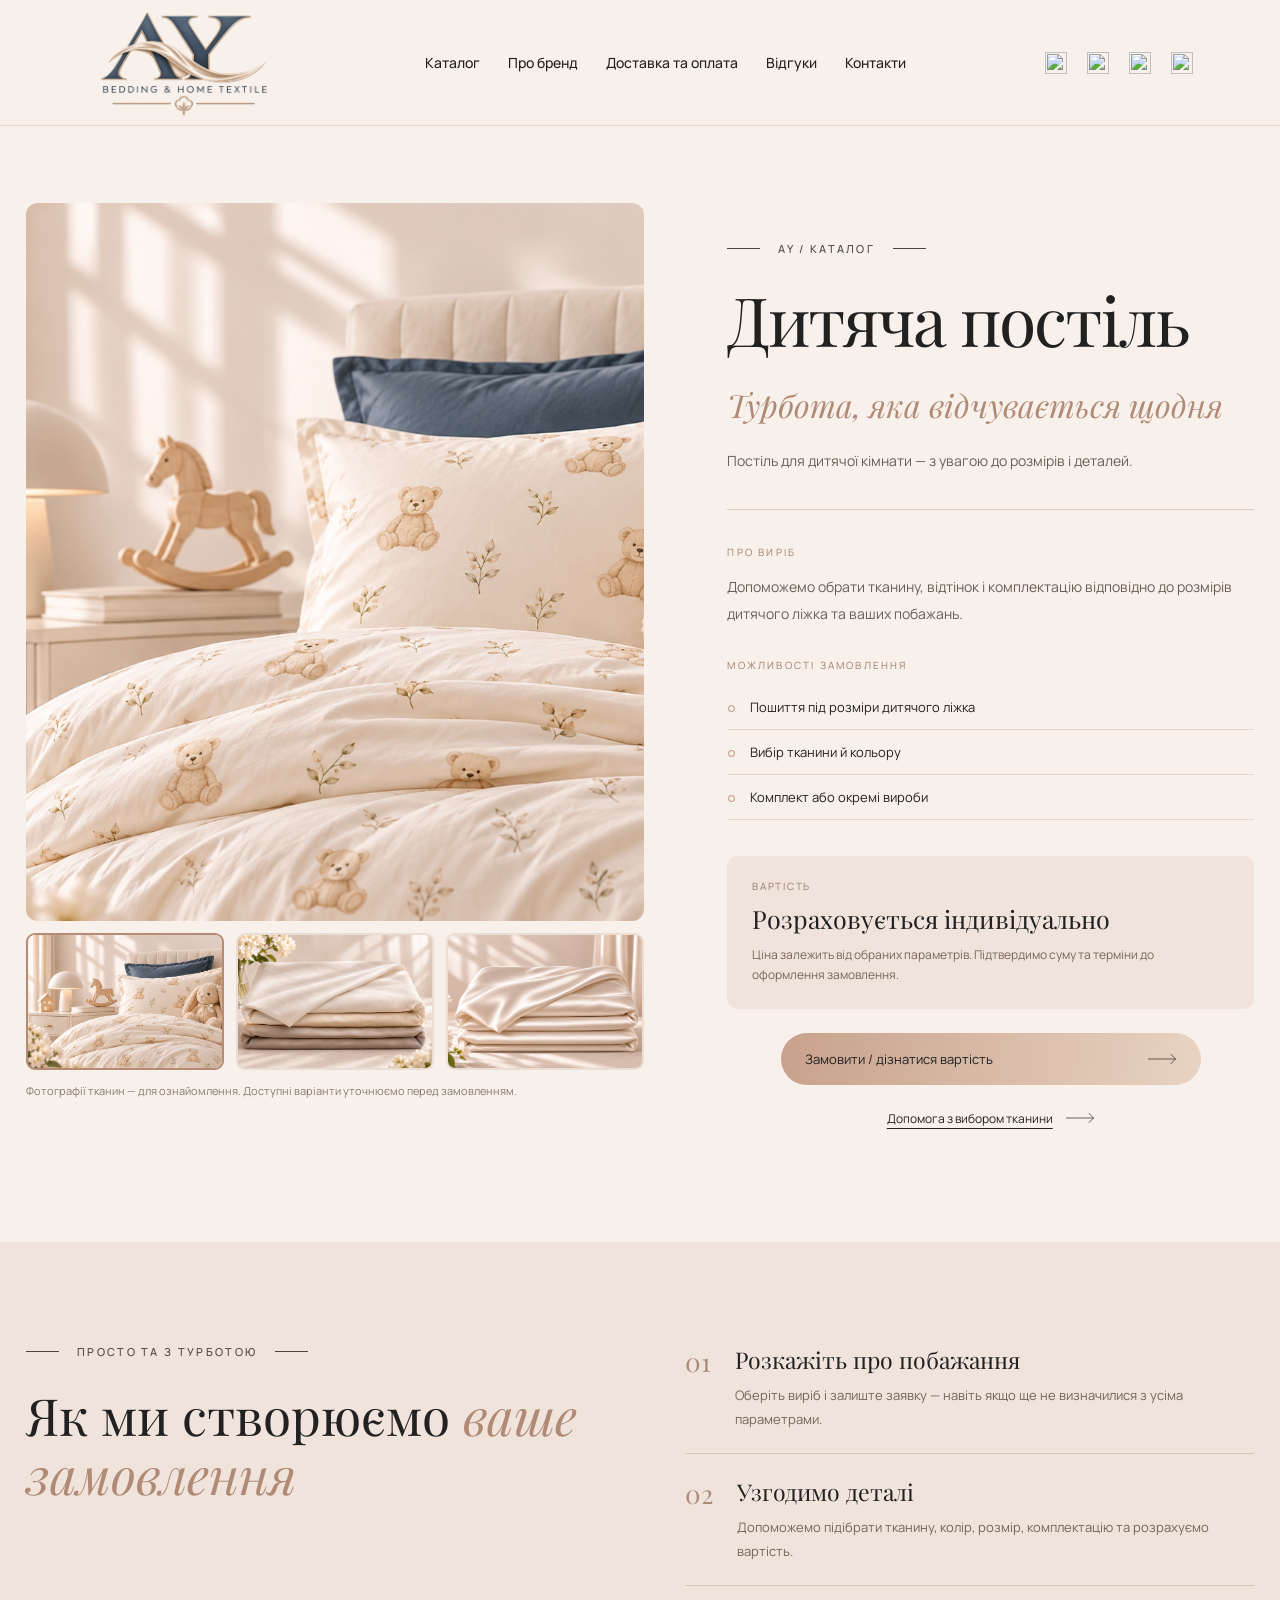
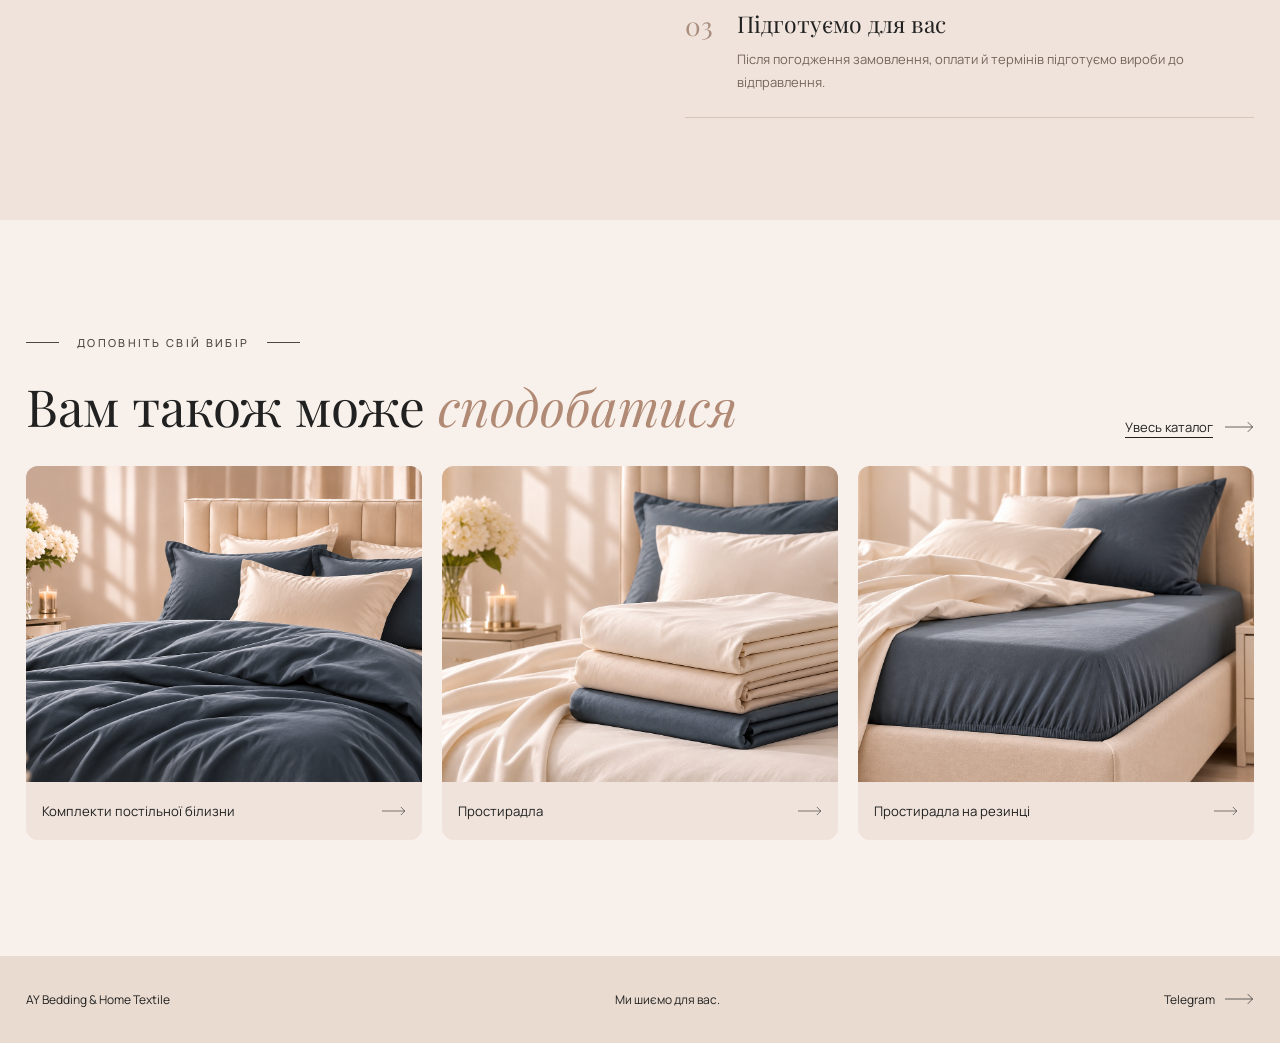
==== commit eea67696: "fix: use shared header and direct Telegram on product page" ====
--- a/dytiacha-postil.html
+++ b/dytiacha-postil.html
@@ -14,13 +14,89 @@
   <script src="product-pages.js" defer></script>
 </head>
 <body class="product-page">
-  <header class="product-page__header">
-    <div class="section-container product-page__header-inner">
-      <a href="index.html#top" class="product-page__brand" aria-label="AY — на головну"><img src="img/ay-logo.png" alt="AY Bedding &amp; Home Textile"></a>
-      <nav class="product-page__nav" aria-label="Навігація"><a href="index.html#catalog">Каталог</a><a href="index.html#fabrics">Наші тканини</a><a href="index.html#about">Про бренд</a></nav>
-      <a href="index.html#catalog" class="product-page__back">До каталогу <svg aria-hidden="true" viewBox="0 0 42 16"><path d="M0 8h40m-7-7 7 7-7 7"></path></svg></a>
-    </div>
-  </header>
+  <header class="header">
+        <a aria-label="AY — головна" class="brand" href="index.html#top"
+          ><img alt="AY Bedding &amp; Home Textile" src="img/ay-logo.png"
+        /></a>
+        <nav aria-label="Головне меню" class="nav" id="navigation">
+          <a href="index.html#catalog">Каталог</a>
+          <a href="index.html#about">Про бренд</a>
+          <a href="index.html#delivery">Доставка та оплата</a>
+          <a href="index.html#reviews">Відгуки</a><a href="index.html#contacts">Контакти</a>
+        </nav>
+        <div class="header__actions">
+          <a
+            aria-label="Telegram"
+            class="social"
+            href="https://t.me/VlasenkoY"
+            rel="noopener noreferrer"
+            target="_blank"
+            title="Telegram"
+          >
+            <img
+              alt=""
+              height="22"
+              src="https://cdn.simpleicons.org/telegram/443c36"
+              width="22"
+            />
+          </a>
+          <a
+            aria-label="Instagram"
+            class="social"
+            href="https://www.instagram.com/yuliacherinko?xtok=eWp1N2R5c3A3ZTVr&amp;utm_source=qr"
+            rel="noopener noreferrer"
+            target="_blank"
+            title="Instagram"
+          >
+            <img
+              alt=""
+              height="22"
+              src="https://cdn.simpleicons.org/instagram/443c36"
+              width="22"
+            />
+          </a>
+          <a
+            aria-label="Viber"
+            class="social"
+            href="https://invite.viber.com/?g2=AQB8ViwcGOTUfEqqKTa7Y7T2V3Z0dx4HR%2Bm8NESxy2WEQT2Y2yiO1yLuAZ8WGfyS"
+            rel="noopener noreferrer"
+            target="_blank"
+            title="Viber"
+          >
+            <img
+              alt=""
+              height="22"
+              src="https://cdn.simpleicons.org/viber/443c36"
+              width="22"
+            />
+          </a>
+          <a
+            aria-label="Facebook"
+            class="social"
+            href="https://www.facebook.com/groups/874316336049632?locale=uk_UA"
+            rel="noopener noreferrer"
+            target="_blank"
+            title="Facebook"
+          >
+            <img
+              alt=""
+              height="22"
+              src="https://cdn.simpleicons.org/facebook/443c36"
+              width="22"
+            />
+          </a>
+          <button
+            aria-controls="navigation"
+            aria-expanded="false"
+            aria-label="Відкрити меню"
+            class="menu-toggle"
+            type="button"
+          >
+            <span></span>
+            <span></span>
+          </button>
+        </div>
+      </header>
   <main>
     <section class="product-page__hero section-container" aria-labelledby="product-title">
       <div class="product-page__gallery">
@@ -34,7 +110,6 @@
       </div>
       <div class="product-page__details">
         <div class="eyebrow"><i></i><span>AY / КАТАЛОГ</span><i></i></div>
-        <p class="product-page__index">КАТЕГОРІЯ 02 / 07</p>
         <h1 id="product-title">Дитяча постіль</h1>
         <p class="product-page__lead">Турбота, яка відчувається щодня</p>
         <p class="product-page__intro">Постіль для дитячої кімнати — з увагою до розмірів і деталей.</p>
@@ -44,7 +119,7 @@
         <div class="product-page__label">МОЖЛИВОСТІ ЗАМОВЛЕННЯ</div>
         <ul class="product-page__features"><li>Пошиття під розміри дитячого ліжка</li><li>Вибір тканини й кольору</li><li>Комплект або окремі вироби</li></ul>
         <div class="product-page__price"><span>ВАРТІСТЬ</span><strong>Розраховується індивідуально</strong><p>Ціна залежить від обраних параметрів. Підтвердимо суму та терміни до оформлення замовлення.</p></div>
-        <a class="hero__cta product-page__cta" href="index.html?order=product&product=%D0%94%D0%B8%D1%82%D1%8F%D1%87%D0%B0%20%D0%BF%D0%BE%D1%81%D1%82%D1%96%D0%BB%D1%8C"><span>Замовити / дізнатися вартість</span><svg aria-hidden="true" viewBox="0 0 42 16"><path d="M0 8h40m-7-7 7 7-7 7"></path></svg></a>
+        <a class="hero__cta product-page__cta" href="https://t.me/VlasenkoY" target="_blank" rel="noopener noreferrer"><span>Замовити / дізнатися вартість</span><svg aria-hidden="true" viewBox="0 0 42 16"><path d="M0 8h40m-7-7 7 7-7 7"></path></svg></a>
         <a class="product-page__help" href="index.html#fabrics">Допомога з вибором тканини <svg aria-hidden="true" viewBox="0 0 42 16"><path d="M0 8h40m-7-7 7 7-7 7"></path></svg></a>
       </div>
     </section>
--- a/product-pages.css
+++ b/product-pages.css
@@ -0,0 +1,35 @@
+
+/* AY product detail pages — reuse existing site palette, typography, CTA and arrow */
+.product-page{background:var(--paper);color:var(--ink)}
+.product-page__header{border-bottom:1px solid #e7d9cf;background:#f8f1eb}
+.product-page__header-inner{display:flex;align-items:center;justify-content:space-between;gap:30px;min-height:105px}
+.product-page__brand{display:block;width:130px;flex:none}.product-page__brand img{display:block;width:100%;height:auto}
+.product-page__nav{display:flex;align-items:center;gap:clamp(16px,3vw,45px);font-size:12px}.product-page__nav a:hover,.product-page__back:hover,.product-page__help:hover{color:var(--accent)}
+.product-page__back,.product-page__help{display:inline-flex;align-items:center;gap:13px;font-size:12px;white-space:nowrap}
+.product-page__back svg,.product-page__help svg,.product-page__footer svg{width:29px;height:14px;fill:none;stroke:currentColor;stroke-width:1}
+.product-page__back svg{transform:rotate(180deg)}
+.product-page__hero{display:grid;grid-template-columns:minmax(0,1.08fr) minmax(0,.92fr);gap:clamp(38px,6.5vw,105px);padding-block:clamp(40px,6vw,90px) clamp(85px,9vw,145px);align-items:start}
+.product-page__gallery{min-width:0}.product-page__main-photo{aspect-ratio:4/4.65;background:#e9ded5;overflow:hidden;border-radius:12px}.product-page__main-photo img{width:100%;height:100%;display:block;object-fit:cover;transition:opacity .2s ease}
+.product-page__thumbs{display:grid;grid-template-columns:repeat(3,minmax(0,1fr));gap:12px;margin-top:12px}.product-page__thumb{display:block;padding:0;aspect-ratio:1.45;border:2px solid transparent;border-radius:9px;overflow:hidden;background:#eaded4;cursor:pointer}.product-page__thumb.is-active{border-color:#b58b73}.product-page__thumb img{display:block;width:100%;height:100%;object-fit:cover}
+.product-page__photo-note{margin:12px 0 0;font-size:11px;color:#8a7970;line-height:1.6}
+.product-page__details{padding-top:clamp(5px,3vw,40px)}.product-page__details .eyebrow{justify-content:flex-start}
+.product-page__index{margin:38px 0 13px;font-size:11px;letter-spacing:.19em;color:#9a8477}
+.product-page__details h1{margin:0;max-width:620px;font:400 clamp(44px,5.3vw,84px)/1.08 var(--font-heading);letter-spacing:-.03em}
+.product-page__lead{font:italic 400 clamp(22px,2.5vw,34px)/1.35 var(--font-heading);color:#b18a75;margin:27px 0 20px}
+.product-page__intro,.product-page__text{max-width:590px;font-size:14px;line-height:1.95;color:#685e58}
+.product-page__divider{height:1px;background:#ddcfc5;margin:35px 0}
+.product-page__label{font-size:10px;letter-spacing:.22em;color:#9e7e6c;margin:30px 0 13px}
+.product-page__features{list-style:none;padding:0;margin:0}.product-page__features li{padding:13px 0 13px 23px;border-bottom:1px solid #e4d7cd;font-size:13px;position:relative}.product-page__features li:before{content:"";position:absolute;left:1px;top:20px;width:7px;height:7px;border:1px solid #b58b73;border-radius:50%}
+.product-page__price{margin-top:36px;padding:23px 25px;background:#efe3db;border-radius:10px}.product-page__price>span{display:block;font-size:10px;letter-spacing:.17em;color:#967c6c;margin-bottom:10px}.product-page__price strong{display:block;font:400 25px/1.3 var(--font-heading)}.product-page__price p{font-size:12px;line-height:1.7;color:#78665b;margin:10px 0 0}
+.product-page__cta{margin-top:24px;width:100%;max-width:420px}.product-page__help{margin-top:25px;text-decoration:underline;text-underline-offset:5px}
+.product-page__process{background:#efe3db;padding:clamp(70px,8vw,120px) 0}.product-page__process-inner{display:grid;grid-template-columns:1fr 1fr;gap:clamp(35px,7vw,110px)}.product-page__process h2,.product-page__related h2{font:400 clamp(36px,4vw,62px)/1.14 var(--font-heading);margin:25px 0 0}.product-page__process h2 em,.product-page__related h2 em{color:#b18a75;font-weight:400}.product-page__process ol{list-style:none;padding:0;margin:0}.product-page__process li{display:flex;gap:24px;padding:22px 0;border-bottom:1px solid #d8c5b8}.product-page__process li:first-child{padding-top:0}.product-page__process li>span{font:400 26px var(--font-heading);color:#a98c7c}.product-page__process h3{margin:0 0 9px;font:400 23px var(--font-heading)}.product-page__process p{font-size:13px;line-height:1.8;color:#75655b;margin:0}
+.product-page__related{padding-block:clamp(80px,9vw,135px)}.product-page__related-heading{display:flex;align-items:end;justify-content:space-between;gap:20px;margin-bottom:30px}.product-page__related-grid{display:grid;grid-template-columns:repeat(3,minmax(0,1fr));gap:20px}.product-page__related-grid .catalog-card{min-width:0}.product-page__related-grid .catalog-card img{height:auto;aspect-ratio:1.25;object-fit:cover}
+.product-page__footer{background:#e9dbd0;padding:35px 0}.product-page__footer .section-container{display:flex;justify-content:space-between;align-items:center;gap:15px;font-size:12px}.product-page__footer a:last-child{display:flex;align-items:center;gap:10px}
+@media(max-width:950px){.product-page__hero{grid-template-columns:1fr 1fr;gap:30px}.product-page__nav{display:none}.product-page__details h1{font-size:clamp(37px,5vw,55px)}.product-page__process-inner{grid-template-columns:1fr}.product-page__process h2{max-width:700px}}
+@media(max-width:650px){.product-page__header-inner{min-height:75px}.product-page__brand{width:104px}.product-page__hero{grid-template-columns:1fr;padding-top:24px;gap:28px}.product-page__main-photo{aspect-ratio:1/1.05}.product-page__details{padding-top:0}.product-page__index{margin-top:24px}.product-page__details h1{font-size:clamp(43px,10vw,62px)}.product-page__lead{font-size:25px}.product-page__cta{max-width:none}.product-page__related-heading{align-items:start;flex-direction:column}.product-page__related-grid{grid-template-columns:1fr;gap:18px}.product-page__related-grid .catalog-card img{height:200px}.product-page__footer .section-container{flex-wrap:wrap}.product-page__footer .section-container>span{display:none}}
+@media(prefers-reduced-motion:reduce){.product-page__main-photo img{transition:none}}
+
+/* Shared header and centered product-page actions */
+.product-page .header{background:#f8f1eb;border-bottom:1px solid #e7d9cf}
+.product-page__details .product-page__cta{display:flex;margin-left:auto;margin-right:auto}
+.product-page__details .product-page__help{display:flex;width:max-content;max-width:100%;margin-left:auto;margin-right:auto}
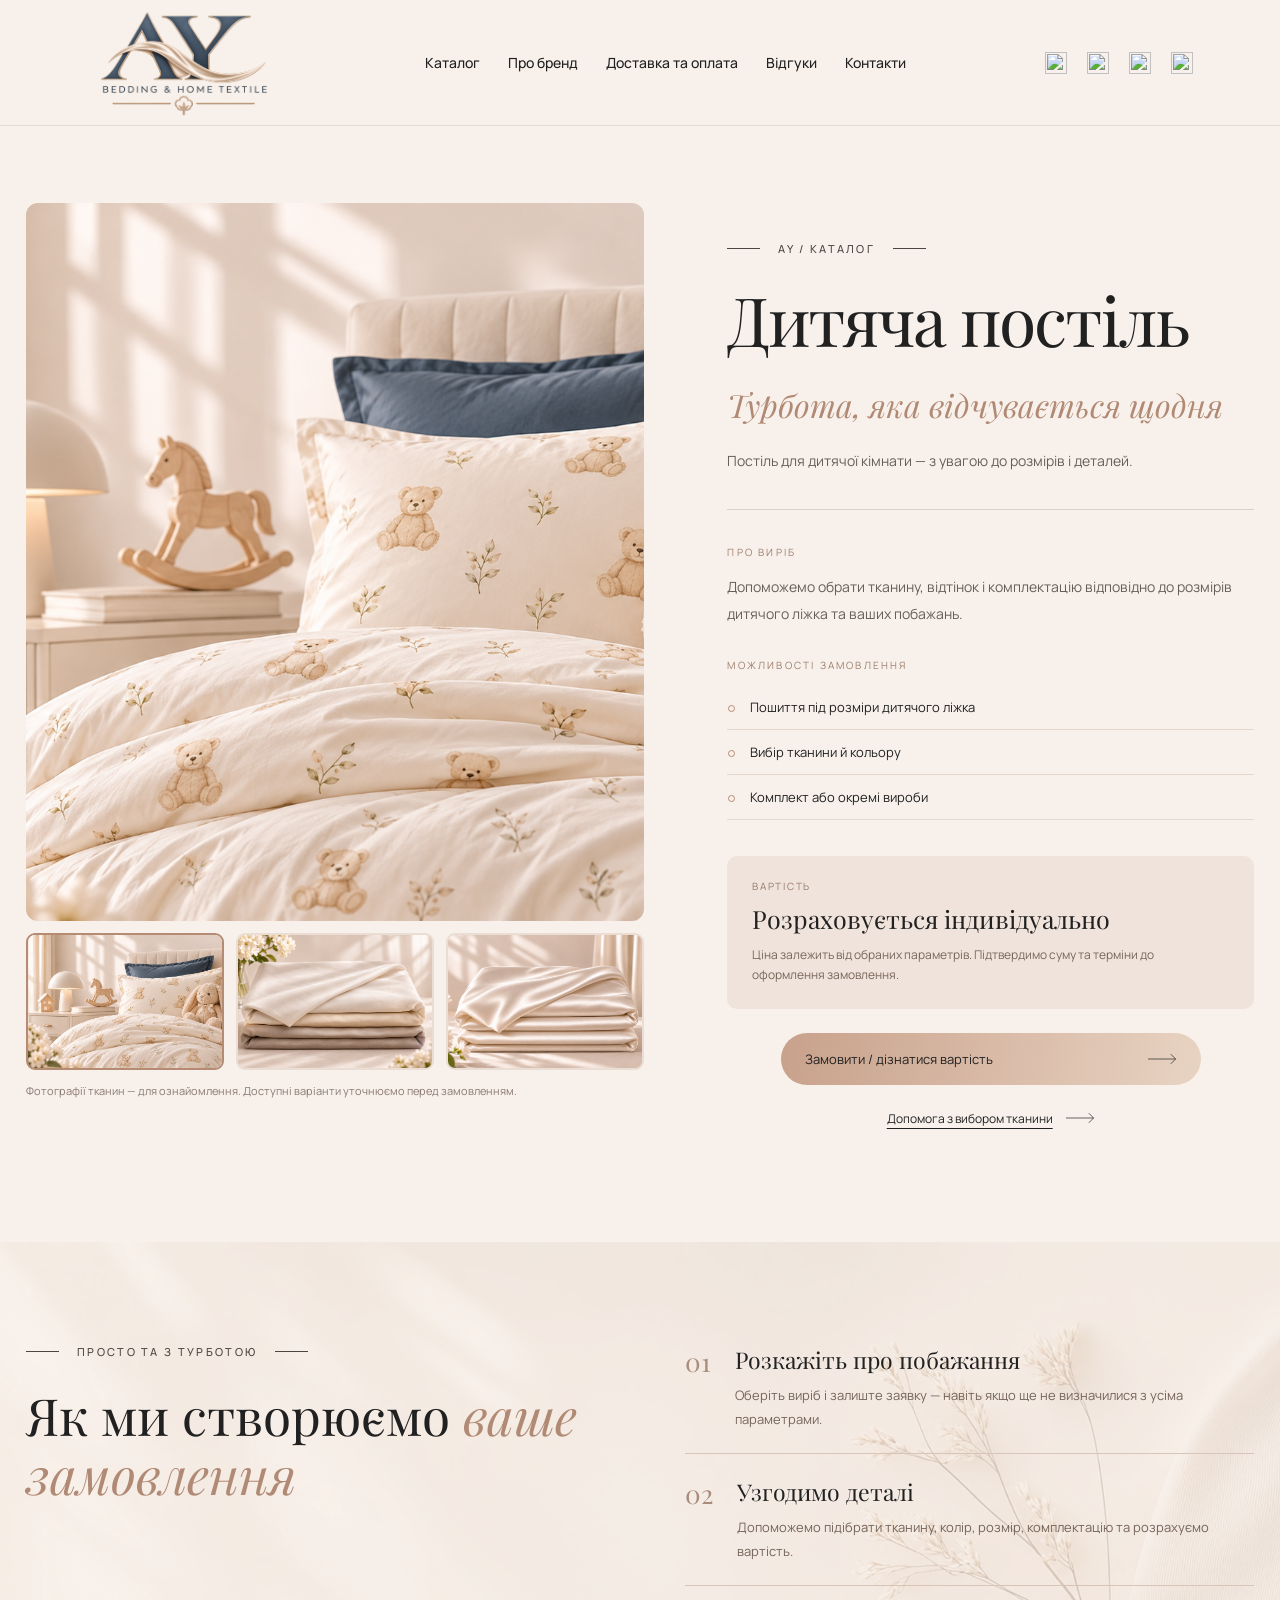
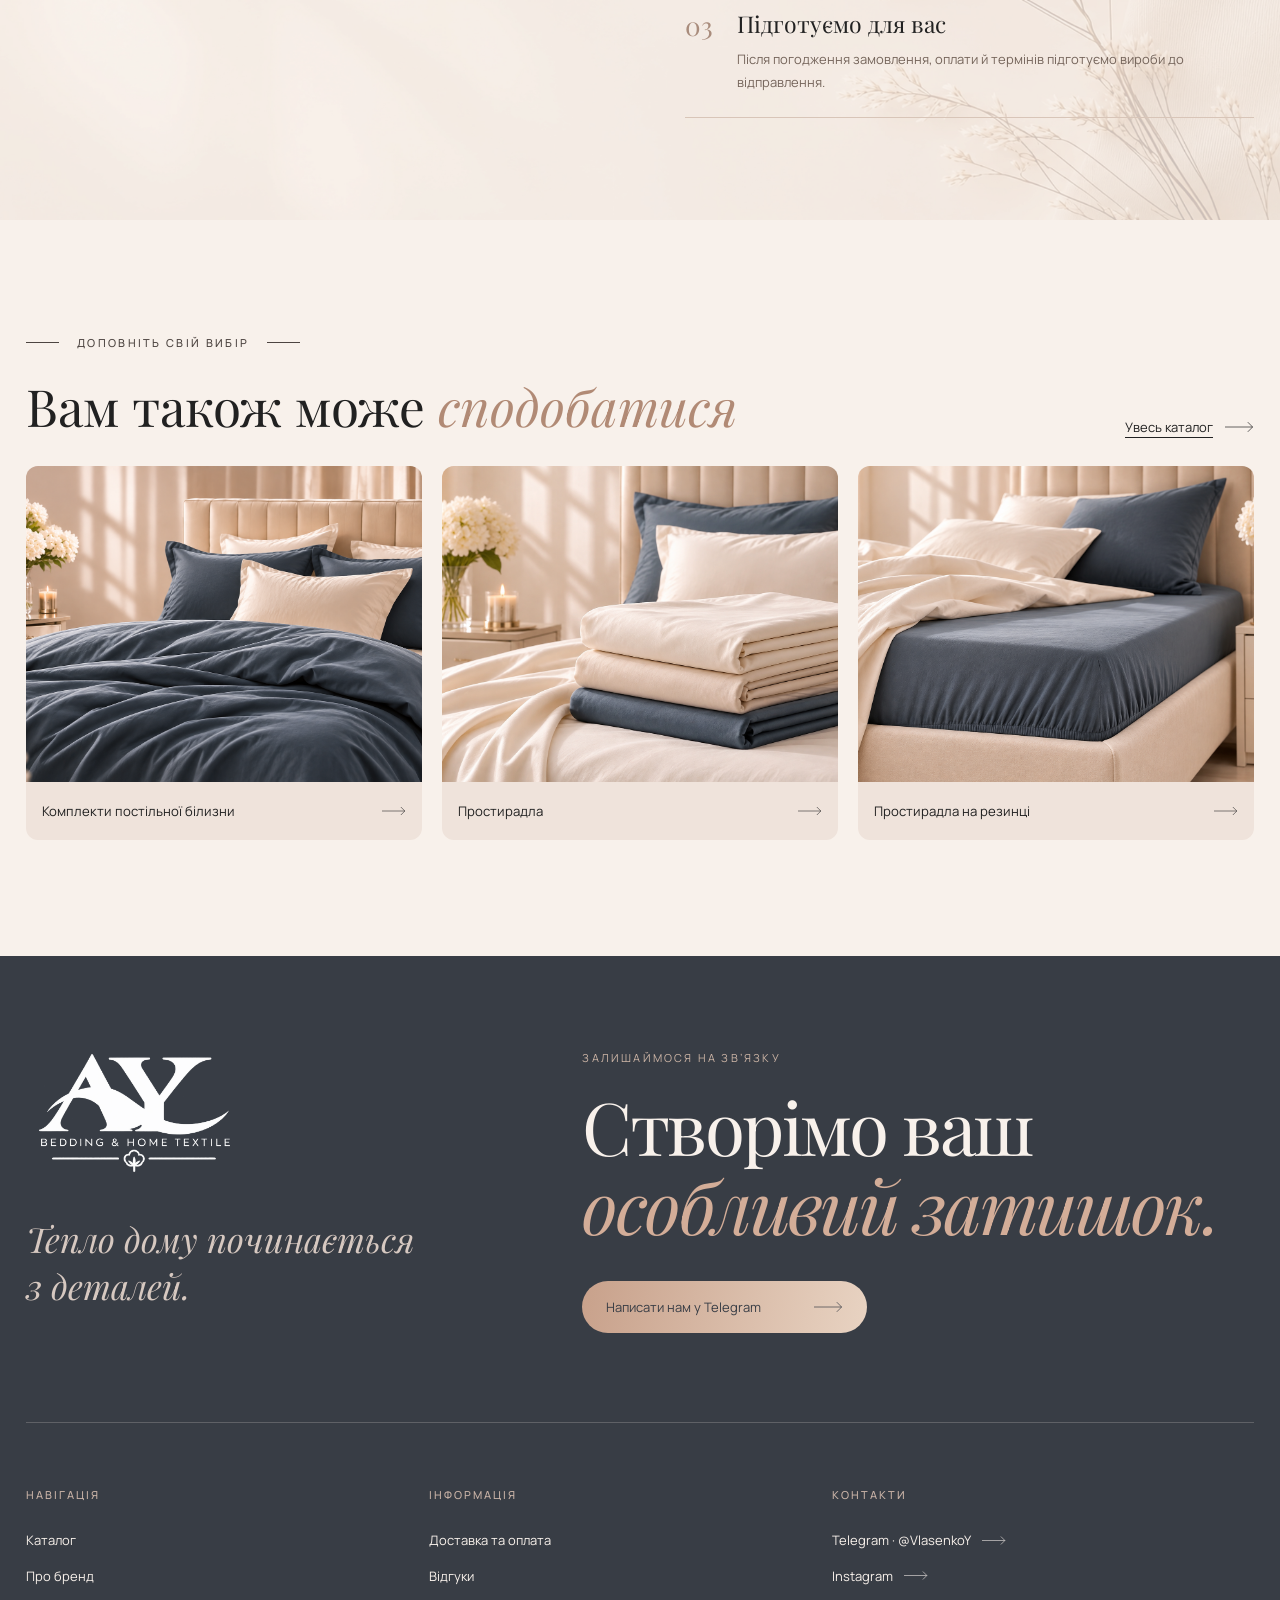
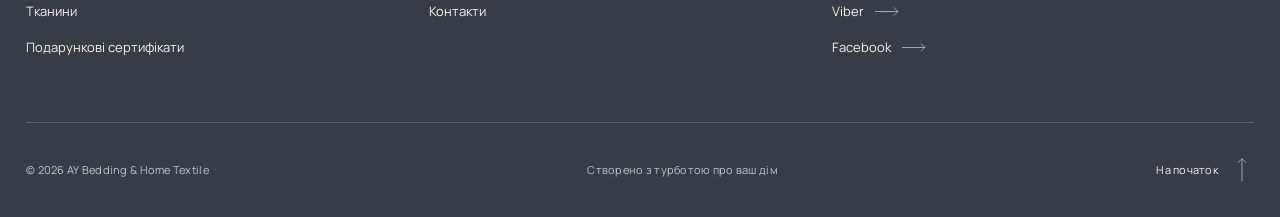
==== commit 8495e884: "feat: shared branded footer with contacts" ====
--- a/dytiacha-postil.html
+++ b/dytiacha-postil.html
@@ -134,6 +134,47 @@
       <div class="product-page__related-grid"><a class="catalog-card" href="komplekty.html"><img src="img/category-sets.webp" alt="Комплекти постільної білизни" loading="lazy" width="500" height="390"><span class="catalog-card__caption"><span>Комплекти постільної білизни</span><svg aria-hidden="true" viewBox="0 0 42 16"><path d="M0 8h40m-7-7 7 7-7 7"></path></svg></span></a><a class="catalog-card" href="prostyradla.html"><img src="img/category-sheets.webp" alt="Простирадла" loading="lazy" width="500" height="390"><span class="catalog-card__caption"><span>Простирадла</span><svg aria-hidden="true" viewBox="0 0 42 16"><path d="M0 8h40m-7-7 7 7-7 7"></path></svg></span></a><a class="catalog-card" href="prostyradla-na-rezyntsi.html"><img src="img/category-fitted.webp" alt="Простирадла на резинці" loading="lazy" width="500" height="390"><span class="catalog-card__caption"><span>Простирадла на резинці</span><svg aria-hidden="true" viewBox="0 0 42 16"><path d="M0 8h40m-7-7 7 7-7 7"></path></svg></span></a></div>
     </section>
   </main>
-  <footer class="product-page__footer"><div class="section-container"><a href="index.html#top">AY Bedding &amp; Home Textile</a><span>Ми шиємо для вас.</span><a href="https://t.me/VlasenkoY" target="_blank" rel="noopener noreferrer">Telegram <svg aria-hidden="true" viewBox="0 0 42 16"><path d="M0 8h40m-7-7 7 7-7 7"></path></svg></a></div></footer>
+  <footer class="ay-site-footer" id="site-footer">
+  <div class="section-container">
+    <div class="ay-site-footer__top">
+      <div class="ay-site-footer__identity">
+        <a href="index.html#top" class="ay-site-footer__logo" aria-label="AY — головна"><img src="img/ay-logo.png" alt="AY Bedding &amp; Home Textile" width="210" height="120" loading="lazy"></a>
+        <p>Тепло дому починається<br>з деталей.</p>
+      </div>
+      <div class="ay-site-footer__intro">
+        <span class="ay-site-footer__eyebrow">ЗАЛИШАЙМОСЯ НА ЗВ’ЯЗКУ</span>
+        <h2>Створімо ваш<br><em>особливий затишок.</em></h2>
+        <a class="hero__cta ay-site-footer__cta" href="https://t.me/VlasenkoY" target="_blank" rel="noopener noreferrer"><span>Написати нам у Telegram</span><svg aria-hidden="true" viewBox="0 0 42 16"><path d="M0 8h40m-7-7 7 7-7 7"></path></svg></a>
+      </div>
+    </div>
+    <div class="ay-site-footer__columns">
+      <div class="ay-site-footer__column">
+        <h3>НАВІГАЦІЯ</h3>
+        <a href="index.html#catalog">Каталог</a>
+        <a href="index.html#about">Про бренд</a>
+        <a href="index.html#fabrics">Тканини</a>
+        <a href="index.html#gift-certificates">Подарункові сертифікати</a>
+      </div>
+      <div class="ay-site-footer__column">
+        <h3>ІНФОРМАЦІЯ</h3>
+        <a href="index.html#delivery">Доставка та оплата</a>
+        <a href="index.html#reviews">Відгуки</a>
+        <a href="index.html#contacts">Контакти</a>
+      </div>
+      <div class="ay-site-footer__column">
+        <h3>КОНТАКТИ</h3>
+        <a href="https://t.me/VlasenkoY" target="_blank" rel="noopener noreferrer">Telegram · @VlasenkoY <svg aria-hidden="true" viewBox="0 0 42 16"><path d="M0 8h40m-7-7 7 7-7 7"></path></svg></a>
+        <a href="https://www.instagram.com/yuliacherinko?xtok=eWp1N2R5c3A3ZTVr&amp;utm_source=qr" target="_blank" rel="noopener noreferrer">Instagram <svg aria-hidden="true" viewBox="0 0 42 16"><path d="M0 8h40m-7-7 7 7-7 7"></path></svg></a>
+        <a href="https://invite.viber.com/?g2=AQB8ViwcGOTUfEqqKTa7Y7T2V3Z0dx4HR%2Bm8NESxy2WEQT2Y2yiO1yLuAZ8WGfyS" target="_blank" rel="noopener noreferrer">Viber <svg aria-hidden="true" viewBox="0 0 42 16"><path d="M0 8h40m-7-7 7 7-7 7"></path></svg></a>
+        <a href="https://www.facebook.com/groups/874316336049632?locale=uk_UA" target="_blank" rel="noopener noreferrer">Facebook <svg aria-hidden="true" viewBox="0 0 42 16"><path d="M0 8h40m-7-7 7 7-7 7"></path></svg></a>
+      </div>
+    </div>
+    <div class="ay-site-footer__bottom">
+      <span>© <span data-ay-year>2026</span> AY Bedding &amp; Home Textile</span>
+      <span>Створено з турботою про ваш дім</span>
+      <a href="index.html#top">На початок <svg aria-hidden="true" viewBox="0 0 42 16"><path d="M0 8h40m-7-7 7 7-7 7"></path></svg></a>
+    </div>
+  </div>
+</footer>
 </body>
 </html>
--- a/style.css
+++ b/style.css
@@ -3120,45 +3120,27 @@
   #fabrics .fabrics__footer .catalog__status {gap:12px}
 }
 
-/* Curated product catalog */
-.product-showcase{padding:clamp(78px,9vw,144px) 0;background:#f8f1eb;color:var(--ink)}
-.product-showcase__intro{display:grid;grid-template-columns:minmax(0,1.45fr) minmax(260px,.65fr);gap:clamp(24px,6vw,110px);align-items:end;margin-bottom:42px}
-.product-showcase__intro .eyebrow{justify-content:flex-start}
-.product-showcase__intro h2{max-width:760px;margin:26px 0 0;font:400 clamp(38px,5.2vw,78px)/1.09 var(--font-heading);letter-spacing:-.035em}
-.product-showcase__intro h2 em,.product-showcase__pricing h3 em{font-weight:400;color:#9d7867}
-.product-showcase__intro>p{max-width:355px;margin:0 0 7px;color:#73665e;font-size:15px;line-height:1.9}
-.product-showcase__filters{display:flex;flex-wrap:wrap;gap:10px;margin:0 0 35px;padding-bottom:18px;border-bottom:1px solid #dacdc2}
-.product-showcase__filter{border:1px solid #d9c9bc;background:transparent;color:#67564b;padding:12px 20px;cursor:pointer;transition:background .2s,color .2s,border-color .2s;font-size:12px;letter-spacing:.025em}
-.product-showcase__filter:hover,.product-showcase__filter.is-active{background:#49372d;border-color:#49372d;color:#fff}
-.product-showcase__filter span{margin-left:12px;opacity:.65}
-.product-showcase__grid{display:grid;grid-template-columns:repeat(3,minmax(0,1fr));column-gap:clamp(18px,2.3vw,34px);row-gap:clamp(42px,5vw,75px)}
-.product-showcase__card[hidden]{display:none!important}
-.product-showcase__card{min-width:0}
-.product-showcase__media{position:relative;overflow:hidden;background:#e9ddd1;aspect-ratio:1/1.03}
-.product-showcase__media img{width:100%;height:100%;object-fit:cover;display:block;transition:transform .65s cubic-bezier(.2,.7,.2,1)}
-.product-showcase__card:hover .product-showcase__media img{transform:scale(1.045)}
-.product-showcase__number{position:absolute;bottom:16px;left:17px;padding:8px 11px;background:rgba(248,241,235,.9);font-size:10px;letter-spacing:.12em}
-.product-showcase__content{padding-top:23px}
-.product-showcase__category,.product-showcase__pricing-eyebrow{font-size:10px;letter-spacing:.18em;text-transform:uppercase;color:#997f70}
-.product-showcase__content h3{margin:12px 0 9px;font:400 clamp(25px,2.25vw,36px)/1.2 var(--font-heading)}
-.product-showcase__subtitle{margin:0 0 13px;font-size:13px;font-weight:600;color:#66534a}
-.product-showcase__description{margin:0;color:#7b6d64;font-size:13px;line-height:1.85;min-height:73px}
-.product-showcase__spec{margin-top:20px;padding:14px 0;border-top:1px solid #dfd2c7;color:#806c60;font-size:11px;letter-spacing:.02em}
-.product-showcase__bottom{display:flex;gap:12px;justify-content:space-between;align-items:end;border-top:1px solid #dfd2c7;padding-top:17px}
-.product-showcase__price{display:flex;flex-direction:column;gap:7px;max-width:55%}
-.product-showcase__price span{color:#927d70;font-size:11px}
-.product-showcase__price strong{font-weight:500;font-size:12px;line-height:1.5}
-.product-showcase__order{display:inline-flex;align-items:center;gap:18px;padding:12px 15px;background:#49372d;color:white;white-space:nowrap;font-size:12px;transition:background .2s}
-.product-showcase__order:hover{background:#9d7867}
-.product-showcase__order span,.product-showcase__pricing-link span{font-size:18px;font-weight:300}
-.product-showcase__pricing{margin-top:clamp(70px,9vw,130px);padding:clamp(30px,5vw,75px);background:#e9ddd1;display:grid;grid-template-columns:.65fr 1.35fr;gap:40px}
-.product-showcase__pricing-mark{font:400 clamp(32px,4vw,62px)/1.1 var(--font-heading);letter-spacing:-.03em;color:#b49a87;max-width:260px}
-.product-showcase__pricing h3{font:400 clamp(32px,4vw,58px)/1.13 var(--font-heading);margin:16px 0 24px}
-.product-showcase__pricing p{max-width:660px;font-size:14px;line-height:1.9;color:#67584f}
-.product-showcase__pricing-link{display:inline-flex;gap:22px;align-items:center;margin-top:16px;border-bottom:1px solid currentColor;padding-bottom:9px;font-size:13px}
-.product-showcase__gift{display:flex;align-items:center;gap:20px;justify-content:space-between;padding:32px 0;border-bottom:1px solid #d7c8bb;color:#554338}
-.product-showcase__gift>span{font-size:10px;letter-spacing:.12em}
-.product-showcase__gift strong{font:400 clamp(20px,2.5vw,32px)/1.2 var(--font-heading)}
-@media(max-width:1000px){.product-showcase__grid{grid-template-columns:repeat(2,minmax(0,1fr))}.product-showcase__intro{grid-template-columns:1fr}.product-showcase__intro>p{max-width:590px}.product-showcase__description{min-height:0}}
-@media(max-width:640px){.product-showcase__grid{grid-template-columns:1fr;gap:48px}.product-showcase__intro{margin-bottom:28px}.product-showcase__filters{flex-wrap:nowrap;overflow-x:auto;padding-bottom:15px;scrollbar-width:thin}.product-showcase__filter{white-space:nowrap;padding:11px 15px;flex-shrink:0}.product-showcase__media{aspect-ratio:1.13}.product-showcase__content h3{font-size:31px}.product-showcase__pricing{grid-template-columns:1fr;gap:20px}.product-showcase__pricing-mark{font-size:28px}.product-showcase__gift{align-items:flex-start;flex-direction:column;gap:10px}.product-showcase__gift strong{font-size:28px}}
-@media(prefers-reduced-motion:reduce){.product-showcase__media img,.product-showcase__filter{transition:none}}
+
+/* Shared AY footer — homepage and all product detail pages */
+.ay-site-footer{background:#383d45;color:#f8f1eb;padding:clamp(62px,7vw,112px) 0 0}
+.ay-site-footer a{color:inherit;text-decoration:none}
+.ay-site-footer__top{display:grid;grid-template-columns:minmax(0,.82fr) minmax(0,1.18fr);gap:clamp(35px,7vw,110px);align-items:start;padding-bottom:clamp(55px,7vw,110px)}
+.ay-site-footer__logo{display:inline-block;width:clamp(150px,17vw,240px)}
+.ay-site-footer__logo img{width:100%;height:auto;display:block;filter:brightness(0) invert(1)}
+.ay-site-footer__identity p{font:italic 400 clamp(24px,2.7vw,38px)/1.35 var(--font-heading);color:#d6c8c0;margin:32px 0 0}
+.ay-site-footer__eyebrow{font-size:11px;letter-spacing:.2em;color:#cdb5a6}
+.ay-site-footer__intro h2{font:400 clamp(43px,5.7vw,85px)/1.08 var(--font-heading);letter-spacing:-.035em;margin:20px 0 36px}
+.ay-site-footer__intro h2 em{color:#d3ad98;font-weight:400}
+.ay-site-footer .ay-site-footer__cta{margin:0;min-width:285px;max-width:360px;color:#383d45}
+.ay-site-footer__columns{display:grid;grid-template-columns:1fr 1fr 1.2fr;gap:clamp(25px,4vw,70px);padding:clamp(35px,5vw,70px) 0;border-top:1px solid rgba(248,241,235,.2);border-bottom:1px solid rgba(248,241,235,.2)}
+.ay-site-footer__column{display:flex;flex-direction:column;align-items:flex-start;gap:15px}
+.ay-site-footer__column h3{font:500 11px/1.4 var(--font-body);letter-spacing:.18em;color:#c9b3a7;margin:0 0 12px}
+.ay-site-footer__column a{display:inline-flex;align-items:center;gap:11px;font-size:13px;line-height:1.6;transition:color .2s ease}
+.ay-site-footer__column a:hover,.ay-site-footer__bottom a:hover{color:#d3ad98}
+.ay-site-footer__column svg,.ay-site-footer__bottom svg{width:24px;height:13px;stroke:currentColor;stroke-width:1;fill:none}
+.ay-site-footer__bottom{display:flex;justify-content:space-between;align-items:center;gap:25px;flex-wrap:wrap;min-height:94px;padding:22px 0;color:#c2c4c7;font-size:11px;letter-spacing:.025em}
+.ay-site-footer__bottom a{display:inline-flex;align-items:center;gap:12px;color:#f8f1eb}
+.ay-site-footer__bottom a svg{transform:rotate(-90deg)}
+@media(max-width:760px){.ay-site-footer__top{grid-template-columns:1fr;gap:44px}.ay-site-footer__identity p{margin-top:18px}.ay-site-footer__intro h2{font-size:clamp(43px,9vw,66px)}.ay-site-footer__columns{grid-template-columns:repeat(2,minmax(0,1fr));row-gap:42px}.ay-site-footer__column:last-child{grid-column:1/-1}.ay-site-footer__bottom{justify-content:flex-start;min-height:0;gap:12px 26px}}
+@media(max-width:420px){.ay-site-footer__columns{grid-template-columns:1fr;gap:38px}.ay-site-footer__column:last-child{grid-column:auto}.ay-site-footer .ay-site-footer__cta{width:100%;max-width:none;min-width:0}.ay-site-footer__bottom{flex-direction:column;align-items:flex-start}}
+@media(prefers-reduced-motion:reduce){.ay-site-footer__column a{transition:none}}
--- a/product-pages.css
+++ b/product-pages.css
@@ -22,7 +22,7 @@
 .product-page__features{list-style:none;padding:0;margin:0}.product-page__features li{padding:13px 0 13px 23px;border-bottom:1px solid #e4d7cd;font-size:13px;position:relative}.product-page__features li:before{content:"";position:absolute;left:1px;top:20px;width:7px;height:7px;border:1px solid #b58b73;border-radius:50%}
 .product-page__price{margin-top:36px;padding:23px 25px;background:#efe3db;border-radius:10px}.product-page__price>span{display:block;font-size:10px;letter-spacing:.17em;color:#967c6c;margin-bottom:10px}.product-page__price strong{display:block;font:400 25px/1.3 var(--font-heading)}.product-page__price p{font-size:12px;line-height:1.7;color:#78665b;margin:10px 0 0}
 .product-page__cta{margin-top:24px;width:100%;max-width:420px}.product-page__help{margin-top:25px;text-decoration:underline;text-underline-offset:5px}
-.product-page__process{background:#efe3db;padding:clamp(70px,8vw,120px) 0}.product-page__process-inner{display:grid;grid-template-columns:1fr 1fr;gap:clamp(35px,7vw,110px)}.product-page__process h2,.product-page__related h2{font:400 clamp(36px,4vw,62px)/1.14 var(--font-heading);margin:25px 0 0}.product-page__process h2 em,.product-page__related h2 em{color:#b18a75;font-weight:400}.product-page__process ol{list-style:none;padding:0;margin:0}.product-page__process li{display:flex;gap:24px;padding:22px 0;border-bottom:1px solid #d8c5b8}.product-page__process li:first-child{padding-top:0}.product-page__process li>span{font:400 26px var(--font-heading);color:#a98c7c}.product-page__process h3{margin:0 0 9px;font:400 23px var(--font-heading)}.product-page__process p{font-size:13px;line-height:1.8;color:#75655b;margin:0}
+.product-page__process{position:relative;isolation:isolate;background:#f8f1eb url("img/about-side-art.webp") right top / cover no-repeat;padding:clamp(70px,8vw,120px) 0}.product-page__process-inner{display:grid;grid-template-columns:1fr 1fr;gap:clamp(35px,7vw,110px)}.product-page__process h2,.product-page__related h2{font:400 clamp(36px,4vw,62px)/1.14 var(--font-heading);margin:25px 0 0}.product-page__process h2 em,.product-page__related h2 em{color:#b18a75;font-weight:400}.product-page__process ol{list-style:none;padding:0;margin:0}.product-page__process li{display:flex;gap:24px;padding:22px 0;border-bottom:1px solid #d8c5b8}.product-page__process li:first-child{padding-top:0}.product-page__process li>span{font:400 26px var(--font-heading);color:#a98c7c}.product-page__process h3{margin:0 0 9px;font:400 23px var(--font-heading)}.product-page__process p{font-size:13px;line-height:1.8;color:#75655b;margin:0}
 .product-page__related{padding-block:clamp(80px,9vw,135px)}.product-page__related-heading{display:flex;align-items:end;justify-content:space-between;gap:20px;margin-bottom:30px}.product-page__related-grid{display:grid;grid-template-columns:repeat(3,minmax(0,1fr));gap:20px}.product-page__related-grid .catalog-card{min-width:0}.product-page__related-grid .catalog-card img{height:auto;aspect-ratio:1.25;object-fit:cover}
 .product-page__footer{background:#e9dbd0;padding:35px 0}.product-page__footer .section-container{display:flex;justify-content:space-between;align-items:center;gap:15px;font-size:12px}.product-page__footer a:last-child{display:flex;align-items:center;gap:10px}
 @media(max-width:950px){.product-page__hero{grid-template-columns:1fr 1fr;gap:30px}.product-page__nav{display:none}.product-page__details h1{font-size:clamp(37px,5vw,55px)}.product-page__process-inner{grid-template-columns:1fr}.product-page__process h2{max-width:700px}}
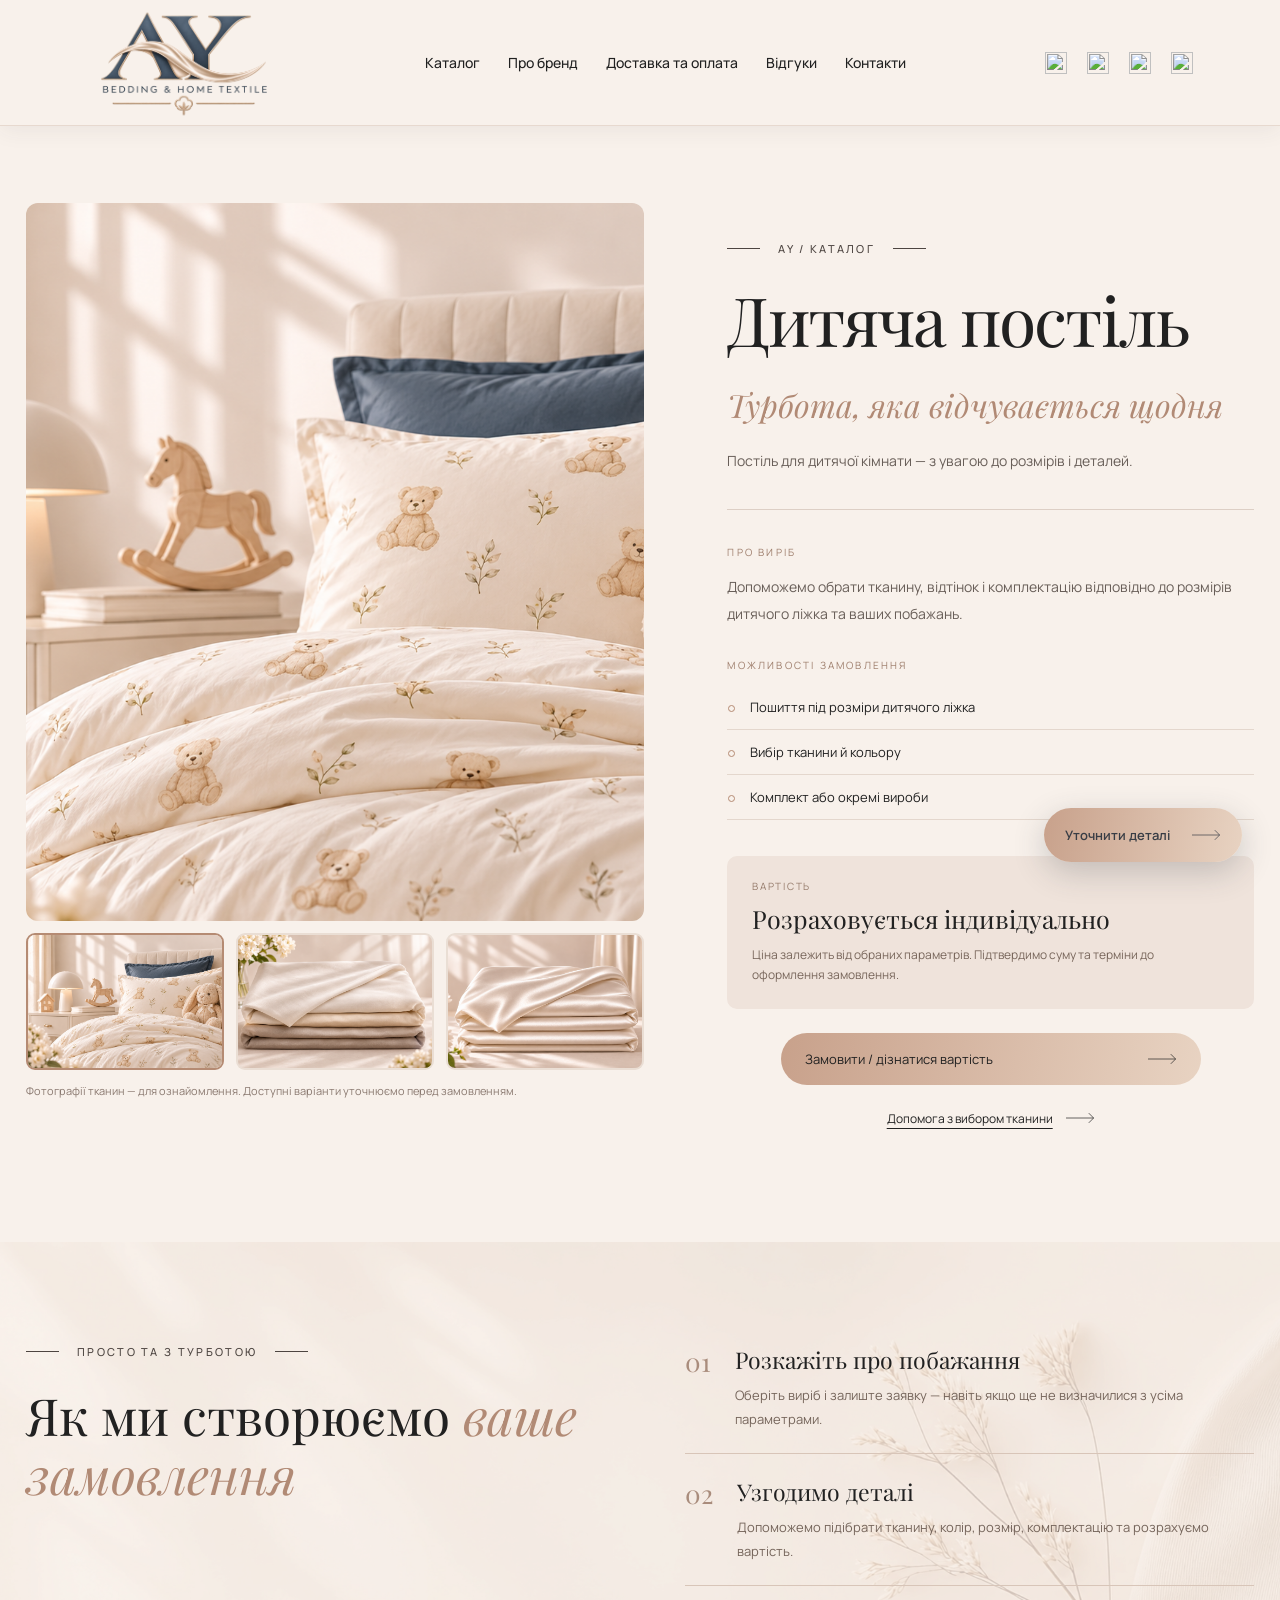
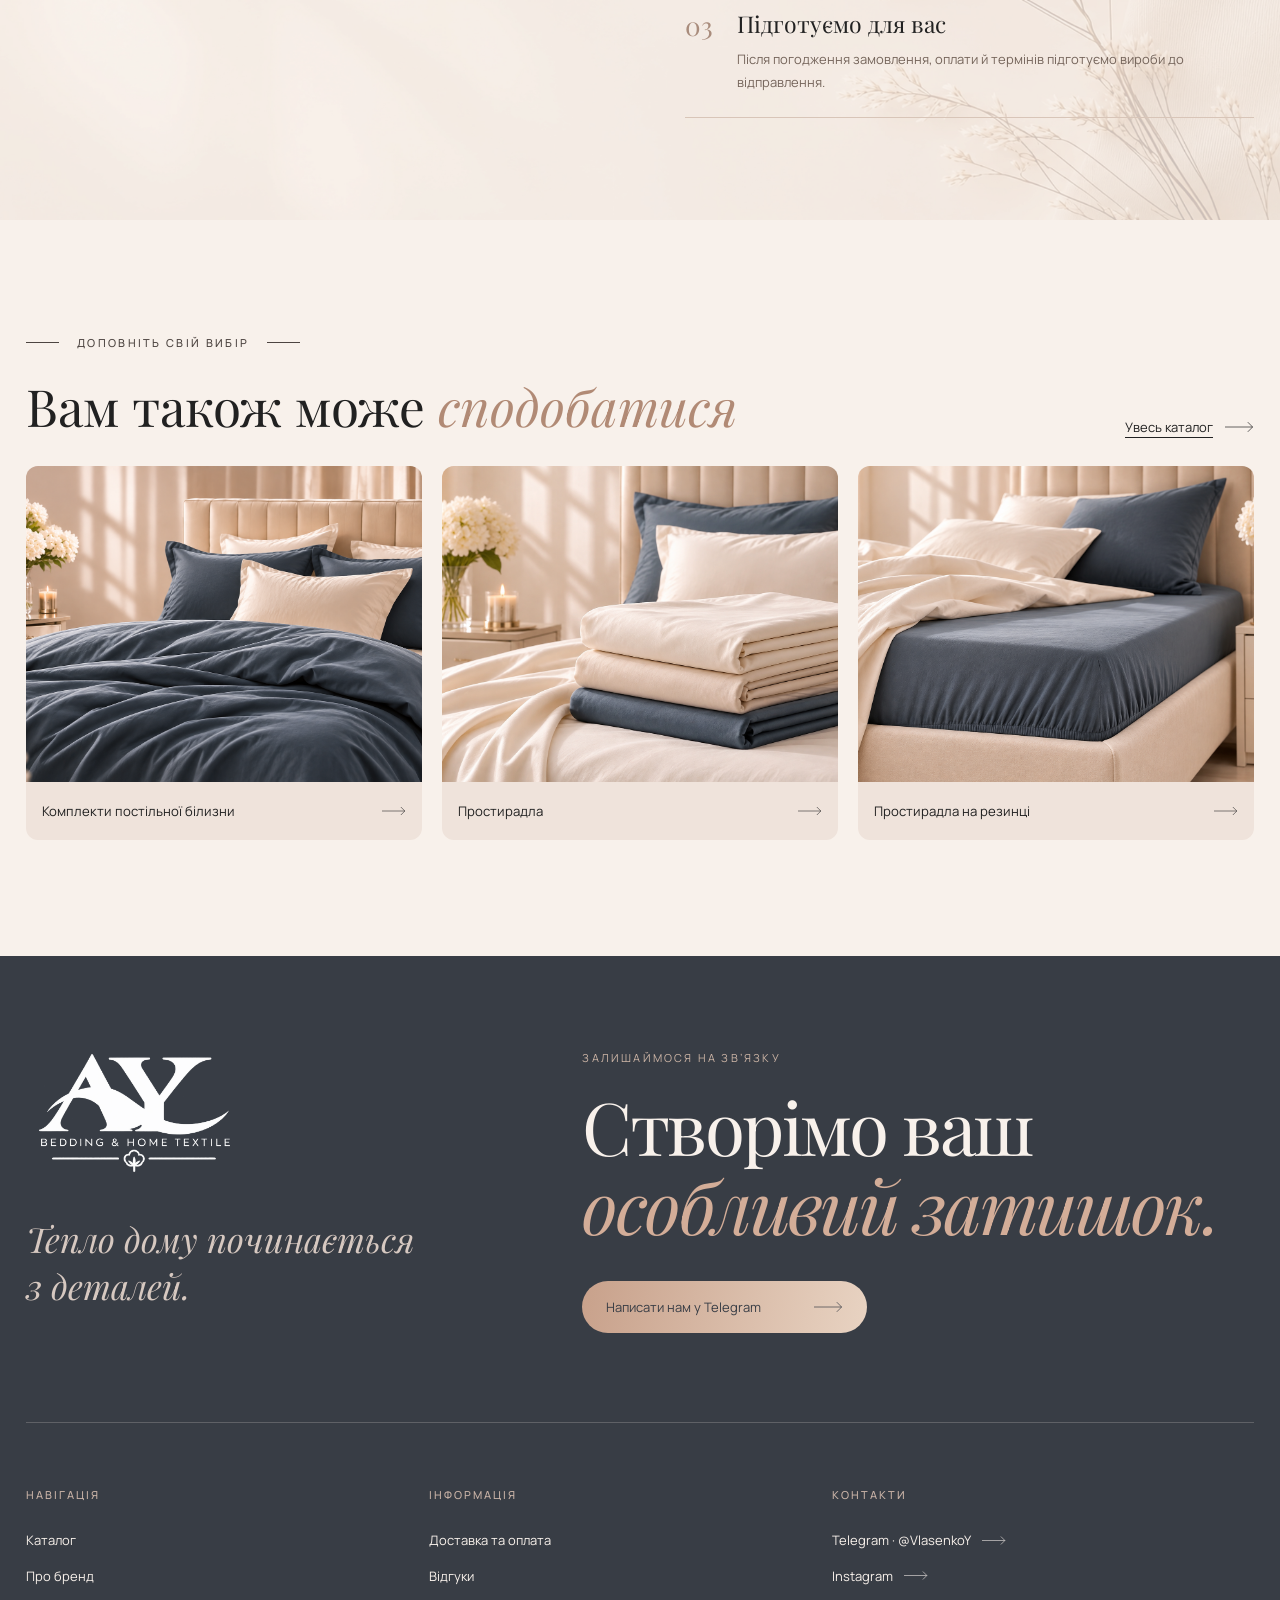
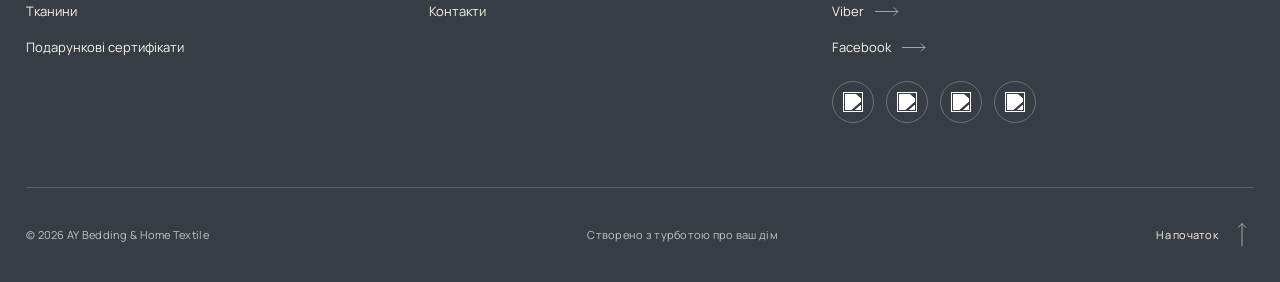
==== commit cbd21e8d: "feat: footer social icons and persistent Telegram contact button" ====
--- a/dytiacha-postil.html
+++ b/dytiacha-postil.html
@@ -161,13 +161,13 @@
         <a href="index.html#reviews">Відгуки</a>
         <a href="index.html#contacts">Контакти</a>
       </div>
-      <div class="ay-site-footer__column">
+      <div class="ay-site-footer__column" id="contacts">
         <h3>КОНТАКТИ</h3>
         <a href="https://t.me/VlasenkoY" target="_blank" rel="noopener noreferrer">Telegram · @VlasenkoY <svg aria-hidden="true" viewBox="0 0 42 16"><path d="M0 8h40m-7-7 7 7-7 7"></path></svg></a>
         <a href="https://www.instagram.com/yuliacherinko?xtok=eWp1N2R5c3A3ZTVr&amp;utm_source=qr" target="_blank" rel="noopener noreferrer">Instagram <svg aria-hidden="true" viewBox="0 0 42 16"><path d="M0 8h40m-7-7 7 7-7 7"></path></svg></a>
         <a href="https://invite.viber.com/?g2=AQB8ViwcGOTUfEqqKTa7Y7T2V3Z0dx4HR%2Bm8NESxy2WEQT2Y2yiO1yLuAZ8WGfyS" target="_blank" rel="noopener noreferrer">Viber <svg aria-hidden="true" viewBox="0 0 42 16"><path d="M0 8h40m-7-7 7 7-7 7"></path></svg></a>
         <a href="https://www.facebook.com/groups/874316336049632?locale=uk_UA" target="_blank" rel="noopener noreferrer">Facebook <svg aria-hidden="true" viewBox="0 0 42 16"><path d="M0 8h40m-7-7 7 7-7 7"></path></svg></a>
-      </div>
+      <div class="ay-site-footer__social-icons" aria-label="Соціальні мережі AY"><a href="https://t.me/VlasenkoY" target="_blank" rel="noopener noreferrer" aria-label="Telegram" title="Telegram"><img src="https://cdn.simpleicons.org/telegram/FFFFFF" alt="" width="20" height="20" loading="lazy"></a><a href="https://www.instagram.com/yuliacherinko?xtok=eWp1N2R5c3A3ZTVr&amp;utm_source=qr" target="_blank" rel="noopener noreferrer" aria-label="Instagram" title="Instagram"><img src="https://cdn.simpleicons.org/instagram/FFFFFF" alt="" width="20" height="20" loading="lazy"></a><a href="https://invite.viber.com/?g2=AQB8ViwcGOTUfEqqKTa7Y7T2V3Z0dx4HR%2Bm8NESxy2WEQT2Y2yiO1yLuAZ8WGfyS" target="_blank" rel="noopener noreferrer" aria-label="Viber" title="Viber"><img src="https://cdn.simpleicons.org/viber/FFFFFF" alt="" width="20" height="20" loading="lazy"></a><a href="https://www.facebook.com/groups/874316336049632?locale=uk_UA" target="_blank" rel="noopener noreferrer" aria-label="Facebook" title="Facebook"><img src="https://cdn.simpleicons.org/facebook/FFFFFF" alt="" width="20" height="20" loading="lazy"></a></div></div>
     </div>
     <div class="ay-site-footer__bottom">
       <span>© <span data-ay-year>2026</span> AY Bedding &amp; Home Textile</span>
@@ -176,5 +176,6 @@
     </div>
   </div>
 </footer>
+<a class="ay-floating-contact" href="https://t.me/VlasenkoY" target="_blank" rel="noopener noreferrer" aria-label="Уточнити деталі в Telegram"><span>Уточнити деталі</span><svg aria-hidden="true" viewBox="0 0 42 16"><path d="M0 8h40m-7-7 7 7-7 7"></path></svg></a>
 </body>
 </html>
--- a/style.css
+++ b/style.css
@@ -3144,3 +3144,19 @@
 @media(max-width:760px){.ay-site-footer__top{grid-template-columns:1fr;gap:44px}.ay-site-footer__identity p{margin-top:18px}.ay-site-footer__intro h2{font-size:clamp(43px,9vw,66px)}.ay-site-footer__columns{grid-template-columns:repeat(2,minmax(0,1fr));row-gap:42px}.ay-site-footer__column:last-child{grid-column:1/-1}.ay-site-footer__bottom{justify-content:flex-start;min-height:0;gap:12px 26px}}
 @media(max-width:420px){.ay-site-footer__columns{grid-template-columns:1fr;gap:38px}.ay-site-footer__column:last-child{grid-column:auto}.ay-site-footer .ay-site-footer__cta{width:100%;max-width:none;min-width:0}.ay-site-footer__bottom{flex-direction:column;align-items:flex-start}}
 @media(prefers-reduced-motion:reduce){.ay-site-footer__column a{transition:none}}
+
+
+/* Shared fixed navigation and Telegram contact shortcut */
+body{padding-top:126px}
+.header{position:fixed;top:0;left:0;right:0;width:100%;z-index:1000;background:rgba(248,241,235,.97);box-shadow:0 4px 22px rgba(56,61,69,.07);backdrop-filter:blur(16px);-webkit-backdrop-filter:blur(16px)}
+html{scroll-padding-top:145px}
+.ay-floating-contact{position:fixed;right:clamp(18px,3vw,48px);bottom:clamp(18px,3vw,42px);z-index:900;display:inline-flex;align-items:center;justify-content:space-between;gap:22px;padding:15px 21px;min-height:54px;border-radius:50px;background:linear-gradient(100deg,#c8a18b,#e8d3c2);box-shadow:0 10px 32px rgba(56,61,69,.24);color:#383d45;font-size:13px;font-weight:600;transition:transform .25s ease,box-shadow .25s ease}
+.ay-floating-contact:hover{transform:translateY(-3px);box-shadow:0 14px 38px rgba(56,61,69,.3)}
+.ay-floating-contact svg{width:29px;height:14px;flex:none;fill:none;stroke:currentColor;stroke-width:1}
+.ay-floating-contact:focus-visible{outline:2px solid #383d45;outline-offset:4px}
+.ay-site-footer__social-icons{display:flex;align-items:center;gap:12px;margin-top:8px;flex-wrap:wrap}
+.ay-site-footer__social-icons a{display:grid;place-items:center;width:42px;height:42px;border:1px solid rgba(248,241,235,.28);border-radius:50%;transition:background .2s ease,border-color .2s ease,transform .2s ease}
+.ay-site-footer__social-icons a:hover{background:rgba(248,241,235,.12);border-color:#d3ad98;transform:translateY(-2px)}
+.ay-site-footer__social-icons img{display:block;width:20px;height:20px;filter:brightness(0) invert(1)}
+@media(max-width:600px){body{padding-top:82px}html{scroll-padding-top:98px}.ay-floating-contact{right:14px;bottom:max(14px,env(safe-area-inset-bottom));min-height:48px;padding:12px 17px;font-size:12px;gap:15px}.ay-floating-contact svg{width:24px}}
+@media(prefers-reduced-motion:reduce){.ay-floating-contact,.ay-site-footer__social-icons a{transition:none}}
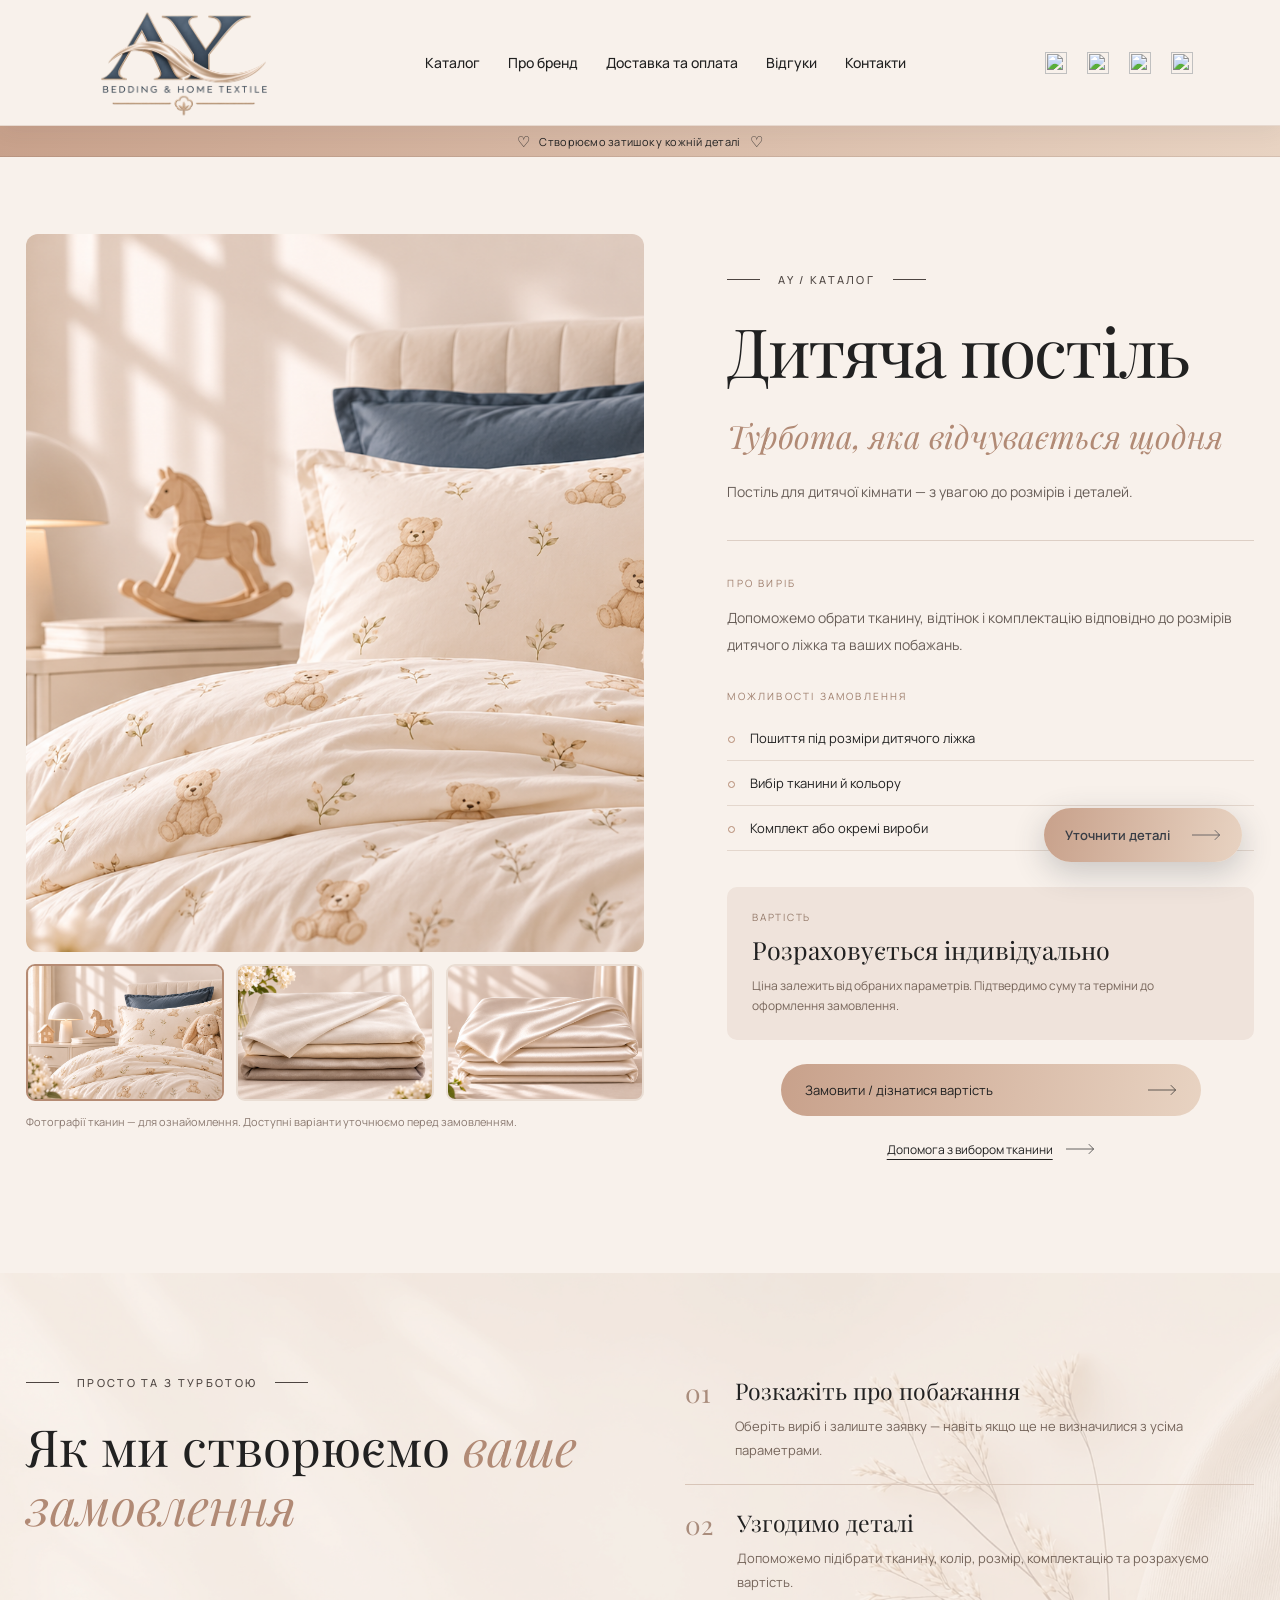
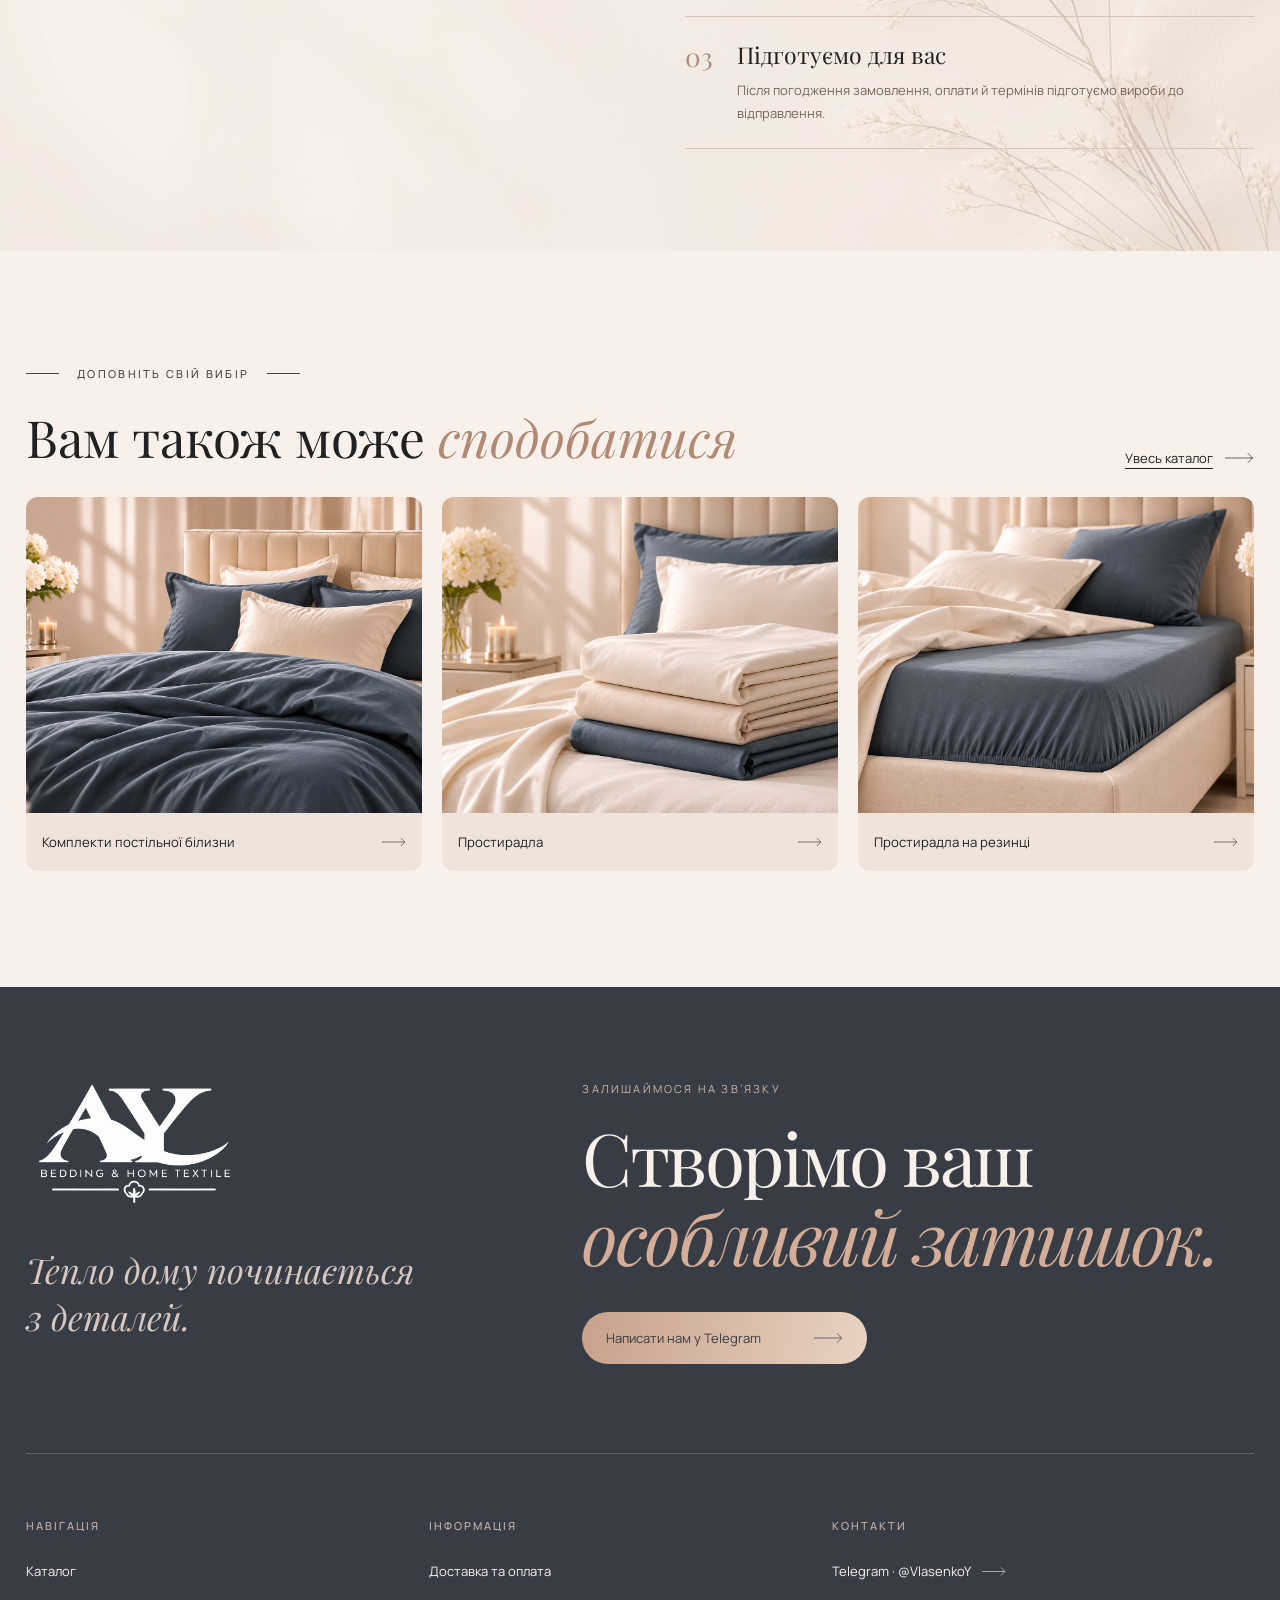
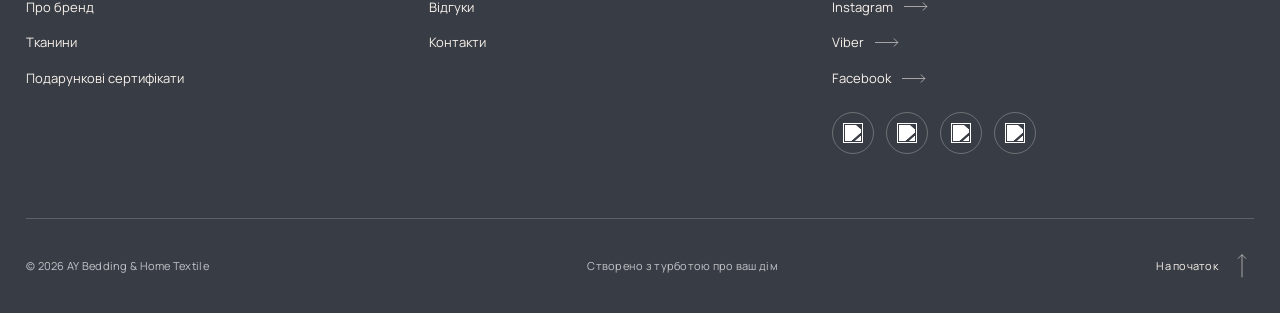
==== commit 8ca02391: "feat: add AY dark announcement below product navigation" ====
--- a/dytiacha-postil.html
+++ b/dytiacha-postil.html
@@ -97,6 +97,9 @@
           </button>
         </div>
       </header>
+  <div class="announcement dark">
+    <span>♡</span> Створюємо затишок у кожній деталі <span>♡</span>
+  </div>
   <main>
     <section class="product-page__hero section-container" aria-labelledby="product-title">
       <div class="product-page__gallery">
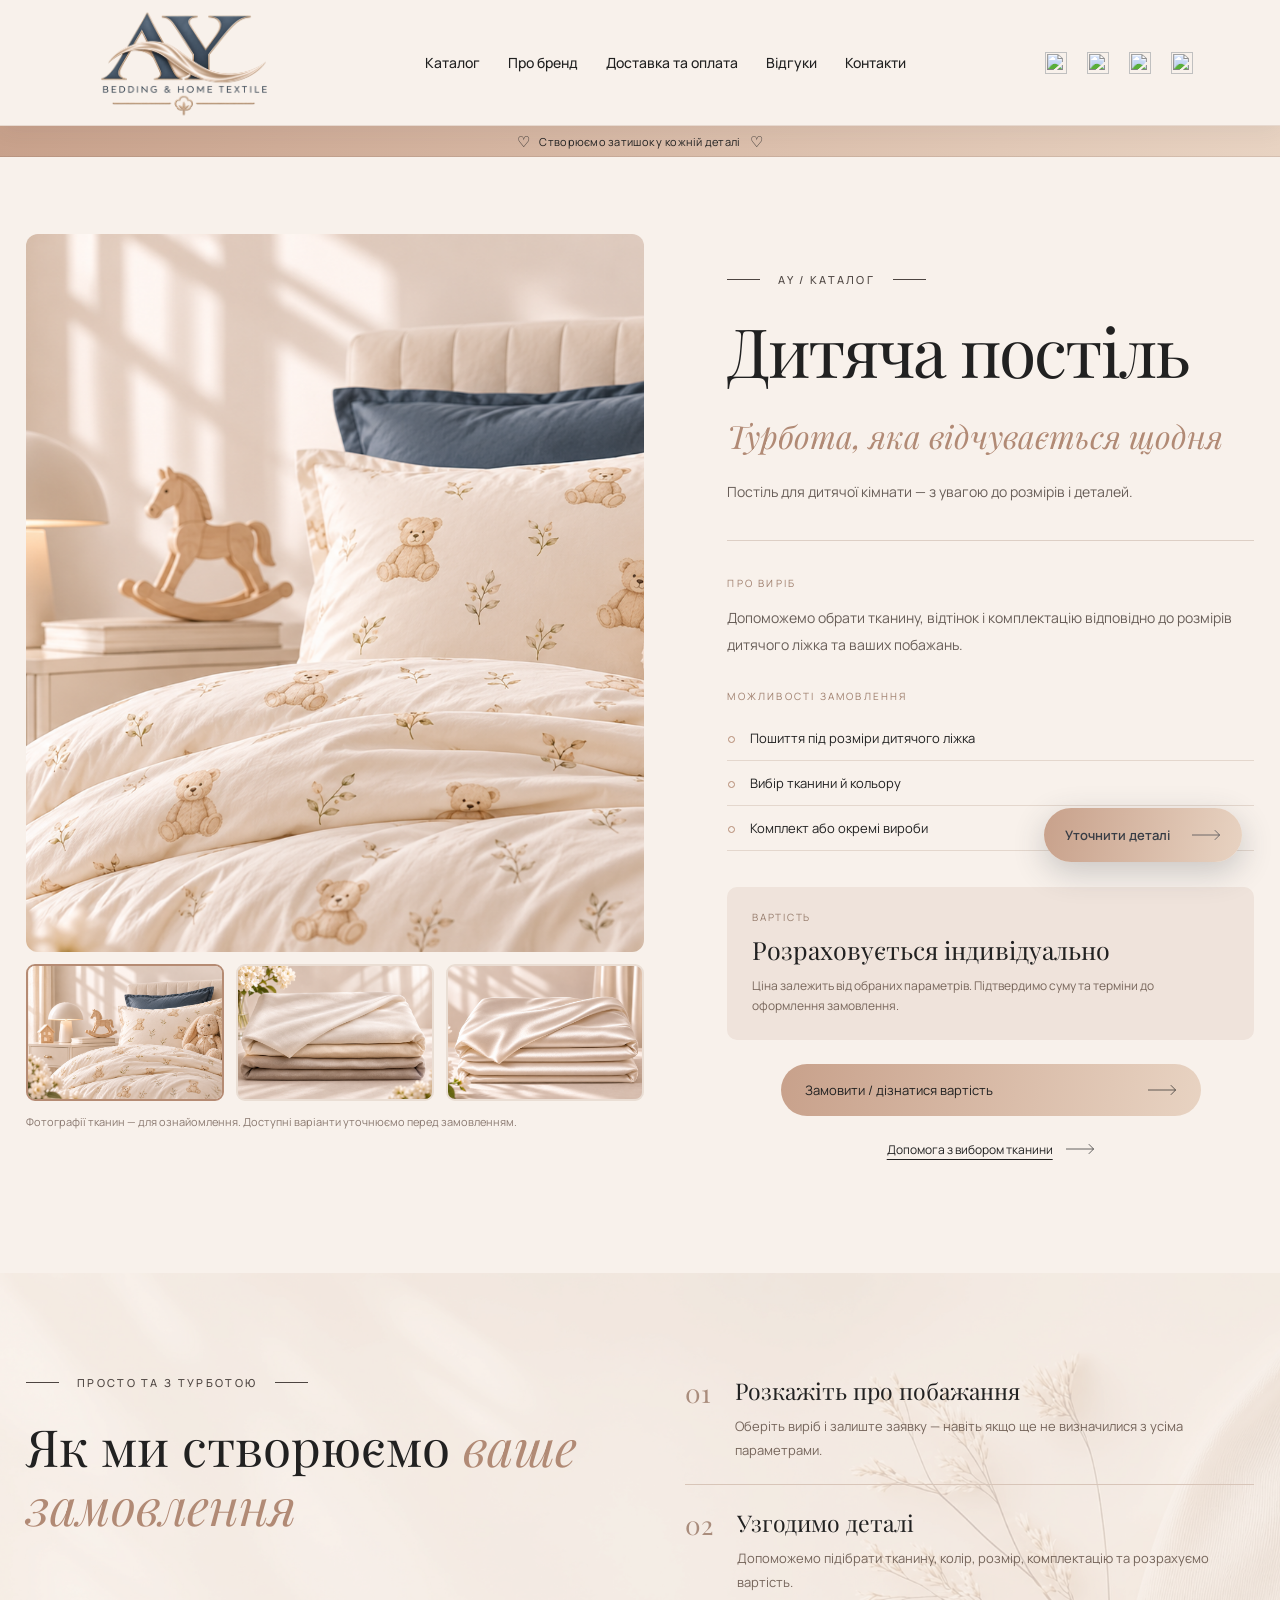
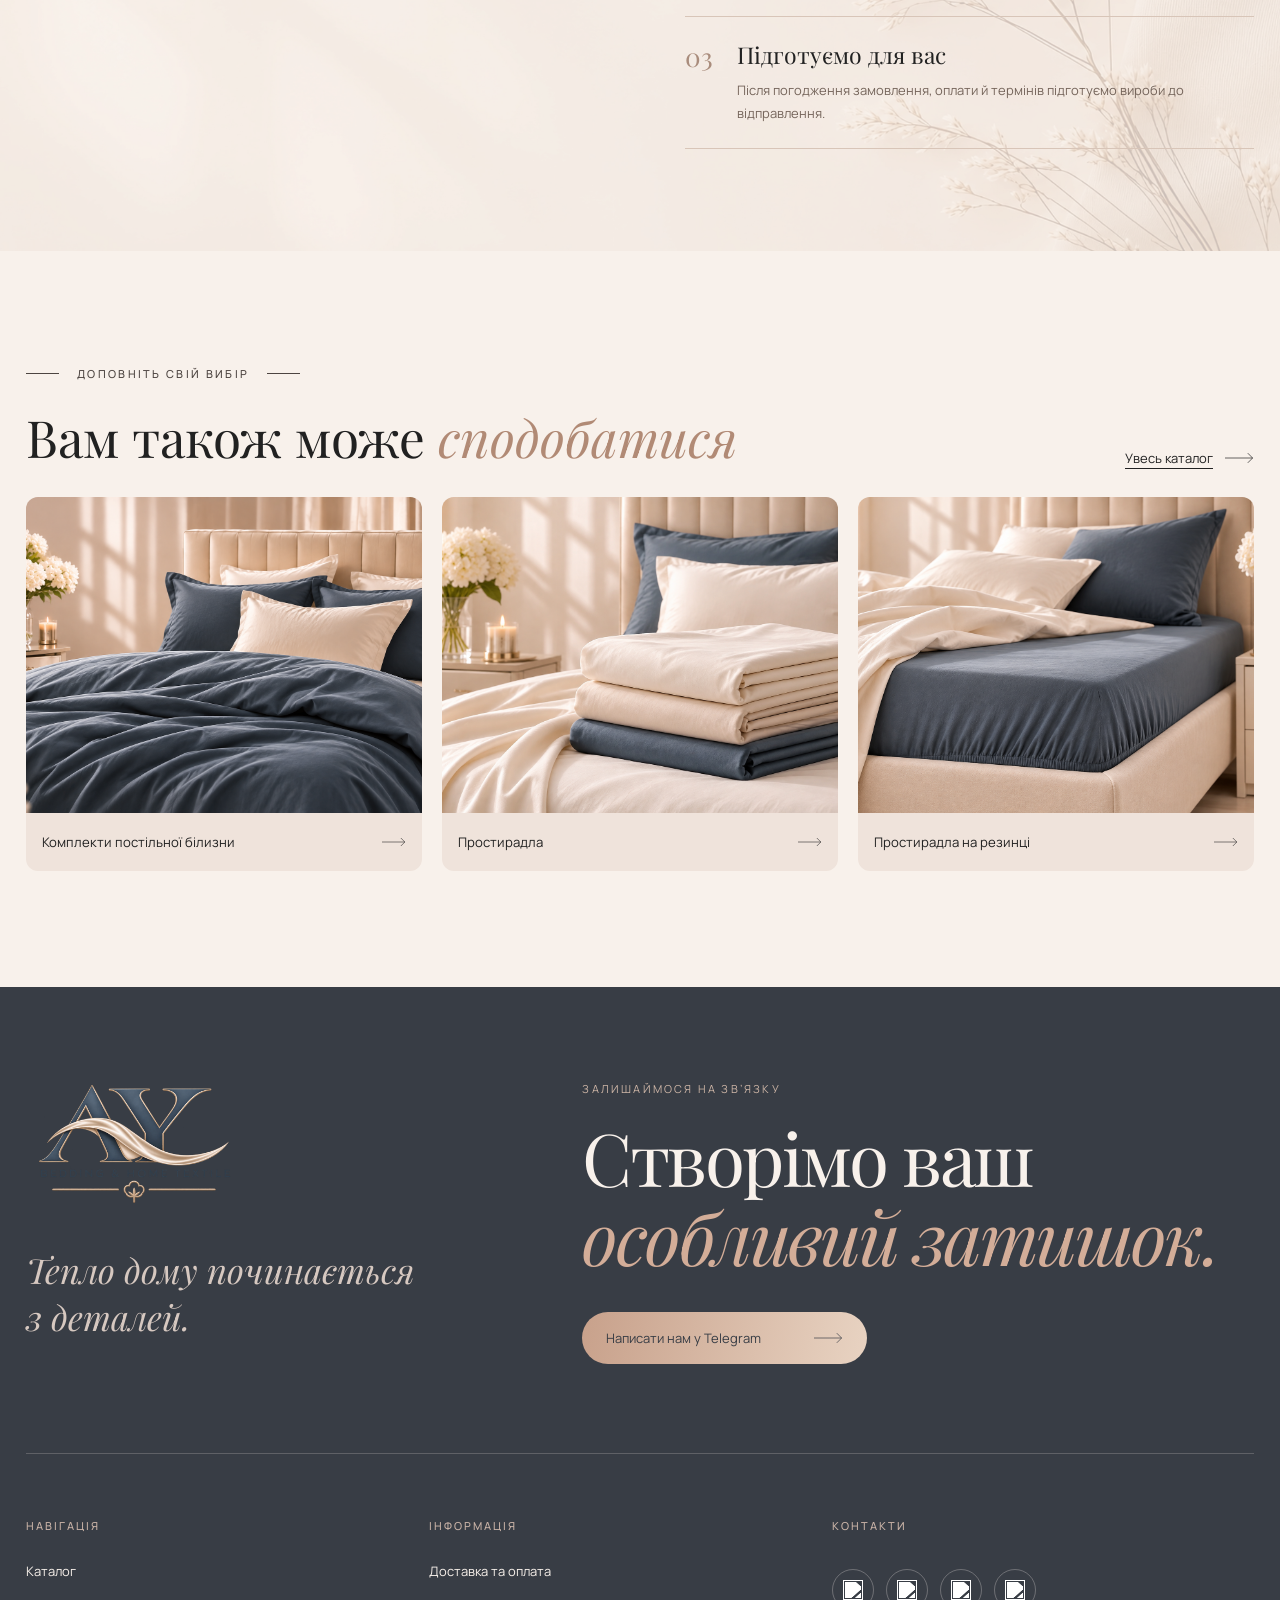
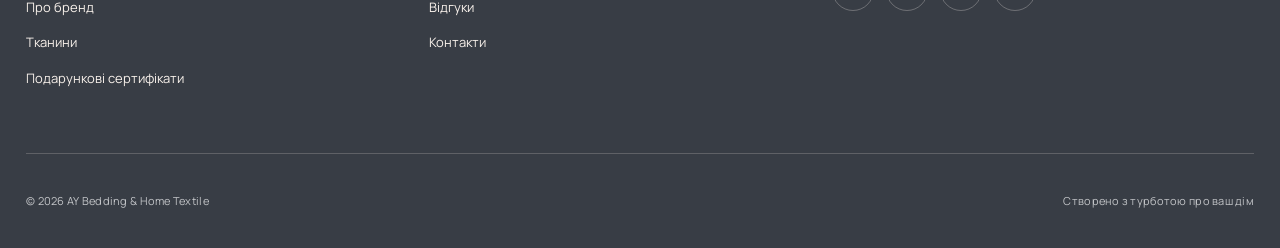
==== commit f8334912: "refactor: remove duplicate footer social links and back-to-top button" ====
--- a/dytiacha-postil.html
+++ b/dytiacha-postil.html
@@ -166,16 +166,12 @@
       </div>
       <div class="ay-site-footer__column" id="contacts">
         <h3>КОНТАКТИ</h3>
-        <a href="https://t.me/VlasenkoY" target="_blank" rel="noopener noreferrer">Telegram · @VlasenkoY <svg aria-hidden="true" viewBox="0 0 42 16"><path d="M0 8h40m-7-7 7 7-7 7"></path></svg></a>
-        <a href="https://www.instagram.com/yuliacherinko?xtok=eWp1N2R5c3A3ZTVr&amp;utm_source=qr" target="_blank" rel="noopener noreferrer">Instagram <svg aria-hidden="true" viewBox="0 0 42 16"><path d="M0 8h40m-7-7 7 7-7 7"></path></svg></a>
-        <a href="https://invite.viber.com/?g2=AQB8ViwcGOTUfEqqKTa7Y7T2V3Z0dx4HR%2Bm8NESxy2WEQT2Y2yiO1yLuAZ8WGfyS" target="_blank" rel="noopener noreferrer">Viber <svg aria-hidden="true" viewBox="0 0 42 16"><path d="M0 8h40m-7-7 7 7-7 7"></path></svg></a>
-        <a href="https://www.facebook.com/groups/874316336049632?locale=uk_UA" target="_blank" rel="noopener noreferrer">Facebook <svg aria-hidden="true" viewBox="0 0 42 16"><path d="M0 8h40m-7-7 7 7-7 7"></path></svg></a>
-      <div class="ay-site-footer__social-icons" aria-label="Соціальні мережі AY"><a href="https://t.me/VlasenkoY" target="_blank" rel="noopener noreferrer" aria-label="Telegram" title="Telegram"><img src="https://cdn.simpleicons.org/telegram/FFFFFF" alt="" width="20" height="20" loading="lazy"></a><a href="https://www.instagram.com/yuliacherinko?xtok=eWp1N2R5c3A3ZTVr&amp;utm_source=qr" target="_blank" rel="noopener noreferrer" aria-label="Instagram" title="Instagram"><img src="https://cdn.simpleicons.org/instagram/FFFFFF" alt="" width="20" height="20" loading="lazy"></a><a href="https://invite.viber.com/?g2=AQB8ViwcGOTUfEqqKTa7Y7T2V3Z0dx4HR%2Bm8NESxy2WEQT2Y2yiO1yLuAZ8WGfyS" target="_blank" rel="noopener noreferrer" aria-label="Viber" title="Viber"><img src="https://cdn.simpleicons.org/viber/FFFFFF" alt="" width="20" height="20" loading="lazy"></a><a href="https://www.facebook.com/groups/874316336049632?locale=uk_UA" target="_blank" rel="noopener noreferrer" aria-label="Facebook" title="Facebook"><img src="https://cdn.simpleicons.org/facebook/FFFFFF" alt="" width="20" height="20" loading="lazy"></a></div></div>
+        <div class="ay-site-footer__social-icons" aria-label="Соціальні мережі AY"><a href="https://t.me/VlasenkoY" target="_blank" rel="noopener noreferrer" aria-label="Telegram" title="Telegram"><img src="https://cdn.simpleicons.org/telegram/FFFFFF" alt="" width="20" height="20" loading="lazy"></a><a href="https://www.instagram.com/yuliacherinko?xtok=eWp1N2R5c3A3ZTVr&amp;utm_source=qr" target="_blank" rel="noopener noreferrer" aria-label="Instagram" title="Instagram"><img src="https://cdn.simpleicons.org/instagram/FFFFFF" alt="" width="20" height="20" loading="lazy"></a><a href="https://invite.viber.com/?g2=AQB8ViwcGOTUfEqqKTa7Y7T2V3Z0dx4HR%2Bm8NESxy2WEQT2Y2yiO1yLuAZ8WGfyS" target="_blank" rel="noopener noreferrer" aria-label="Viber" title="Viber"><img src="https://cdn.simpleicons.org/viber/FFFFFF" alt="" width="20" height="20" loading="lazy"></a><a href="https://www.facebook.com/groups/874316336049632?locale=uk_UA" target="_blank" rel="noopener noreferrer" aria-label="Facebook" title="Facebook"><img src="https://cdn.simpleicons.org/facebook/FFFFFF" alt="" width="20" height="20" loading="lazy"></a></div></div>
     </div>
     <div class="ay-site-footer__bottom">
       <span>© <span data-ay-year>2026</span> AY Bedding &amp; Home Textile</span>
       <span>Створено з турботою про ваш дім</span>
-      <a href="index.html#top">На початок <svg aria-hidden="true" viewBox="0 0 42 16"><path d="M0 8h40m-7-7 7 7-7 7"></path></svg></a>
+      
     </div>
   </div>
 </footer>
--- a/style.css
+++ b/style.css
@@ -3126,7 +3126,7 @@
 .ay-site-footer a{color:inherit;text-decoration:none}
 .ay-site-footer__top{display:grid;grid-template-columns:minmax(0,.82fr) minmax(0,1.18fr);gap:clamp(35px,7vw,110px);align-items:start;padding-bottom:clamp(55px,7vw,110px)}
 .ay-site-footer__logo{display:inline-block;width:clamp(150px,17vw,240px)}
-.ay-site-footer__logo img{width:100%;height:auto;display:block;filter:brightness(0) invert(1)}
+.ay-site-footer__logo img{width:100%;height:auto;display:block}
 .ay-site-footer__identity p{font:italic 400 clamp(24px,2.7vw,38px)/1.35 var(--font-heading);color:#d6c8c0;margin:32px 0 0}
 .ay-site-footer__eyebrow{font-size:11px;letter-spacing:.2em;color:#cdb5a6}
 .ay-site-footer__intro h2{font:400 clamp(43px,5.7vw,85px)/1.08 var(--font-heading);letter-spacing:-.035em;margin:20px 0 36px}
@@ -3160,3 +3160,29 @@
 .ay-site-footer__social-icons img{display:block;width:20px;height:20px;filter:brightness(0) invert(1)}
 @media(max-width:600px){body{padding-top:82px}html{scroll-padding-top:98px}.ay-floating-contact{right:14px;bottom:max(14px,env(safe-area-inset-bottom));min-height:48px;padding:12px 17px;font-size:12px;gap:15px}.ay-floating-contact svg{width:24px}}
 @media(prefers-reduced-motion:reduce){.ay-floating-contact,.ay-site-footer__social-icons a{transition:none}}
+
+/* Product category announcement sits immediately below the fixed header. */
+.product-page>.announcement.dark{position:relative;z-index:1}
+
+
+/* Fixed navigation repair: hero styling and reliable stacking across sections */
+body.ay-home{padding-top:0}
+.ay-home .header{top:31px;background:transparent;box-shadow:none;backdrop-filter:none;-webkit-backdrop-filter:none}
+.ay-home .header.is-scrolled{top:0;background:rgba(248,241,235,.97);box-shadow:0 4px 22px rgba(56,61,69,.09);backdrop-filter:blur(16px);-webkit-backdrop-filter:blur(16px)}
+.ay-home .header-spacer{height:126px}
+.product-page .header{z-index:1000;position:fixed;top:0;background:rgba(248,241,235,.97)}
+@media(max-width:900px){.ay-home .header-spacer{height:95px}}
+@media(max-width:600px){.ay-home .header-spacer{height:82px}}
+@media(prefers-reduced-motion:reduce){.ay-home .header{transition:none}}
+
+/* Compact desktop navigation after scrolling — all AY pages */
+@media(min-width:901px){
+  .header{transition:height .3s ease,top .3s ease,background .3s ease,box-shadow .3s ease}
+  .header .brand,.header .brand img{transition:width .3s ease,height .3s ease}
+  .header.is-scrolled{height:76px}
+  .header.is-scrolled .brand{width:125px}
+  .header.is-scrolled .brand img{height:72px}
+}
+@media(prefers-reduced-motion:reduce){
+  .header,.header .brand,.header .brand img{transition:none}
+}
